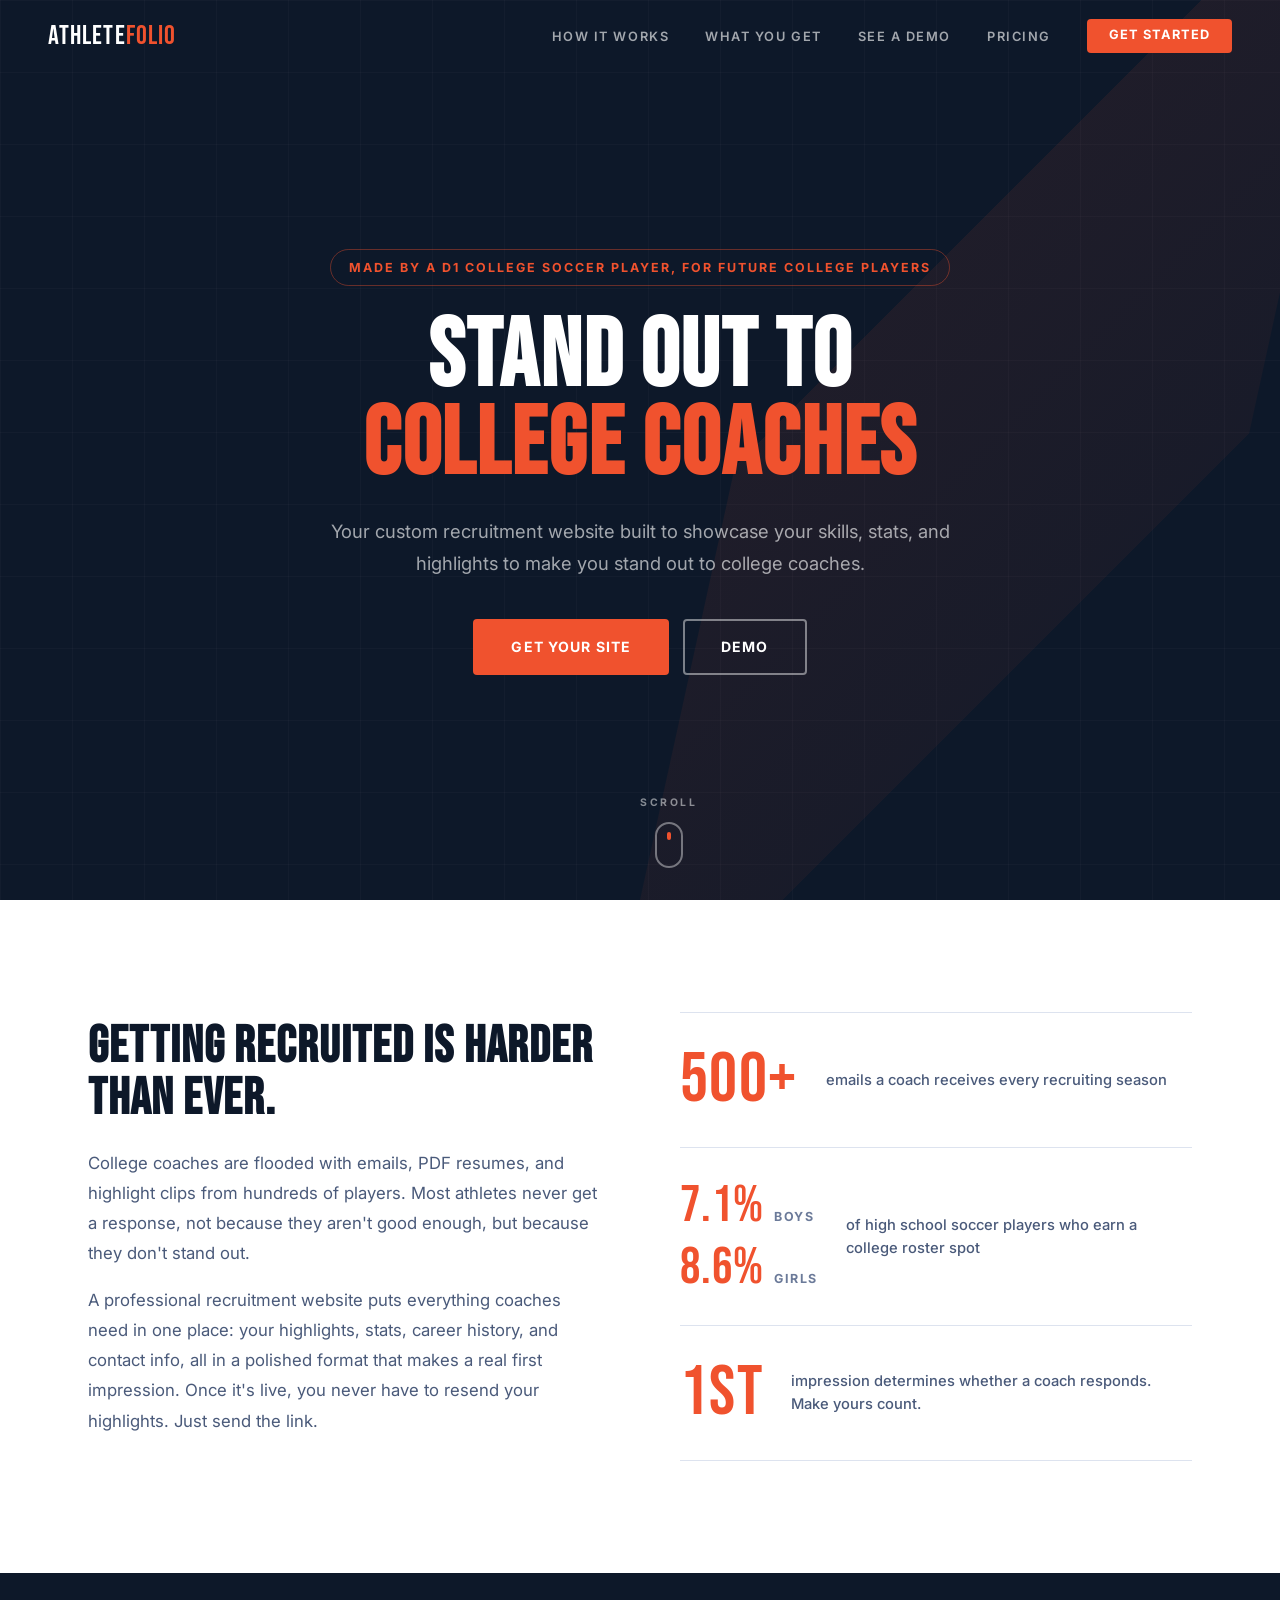
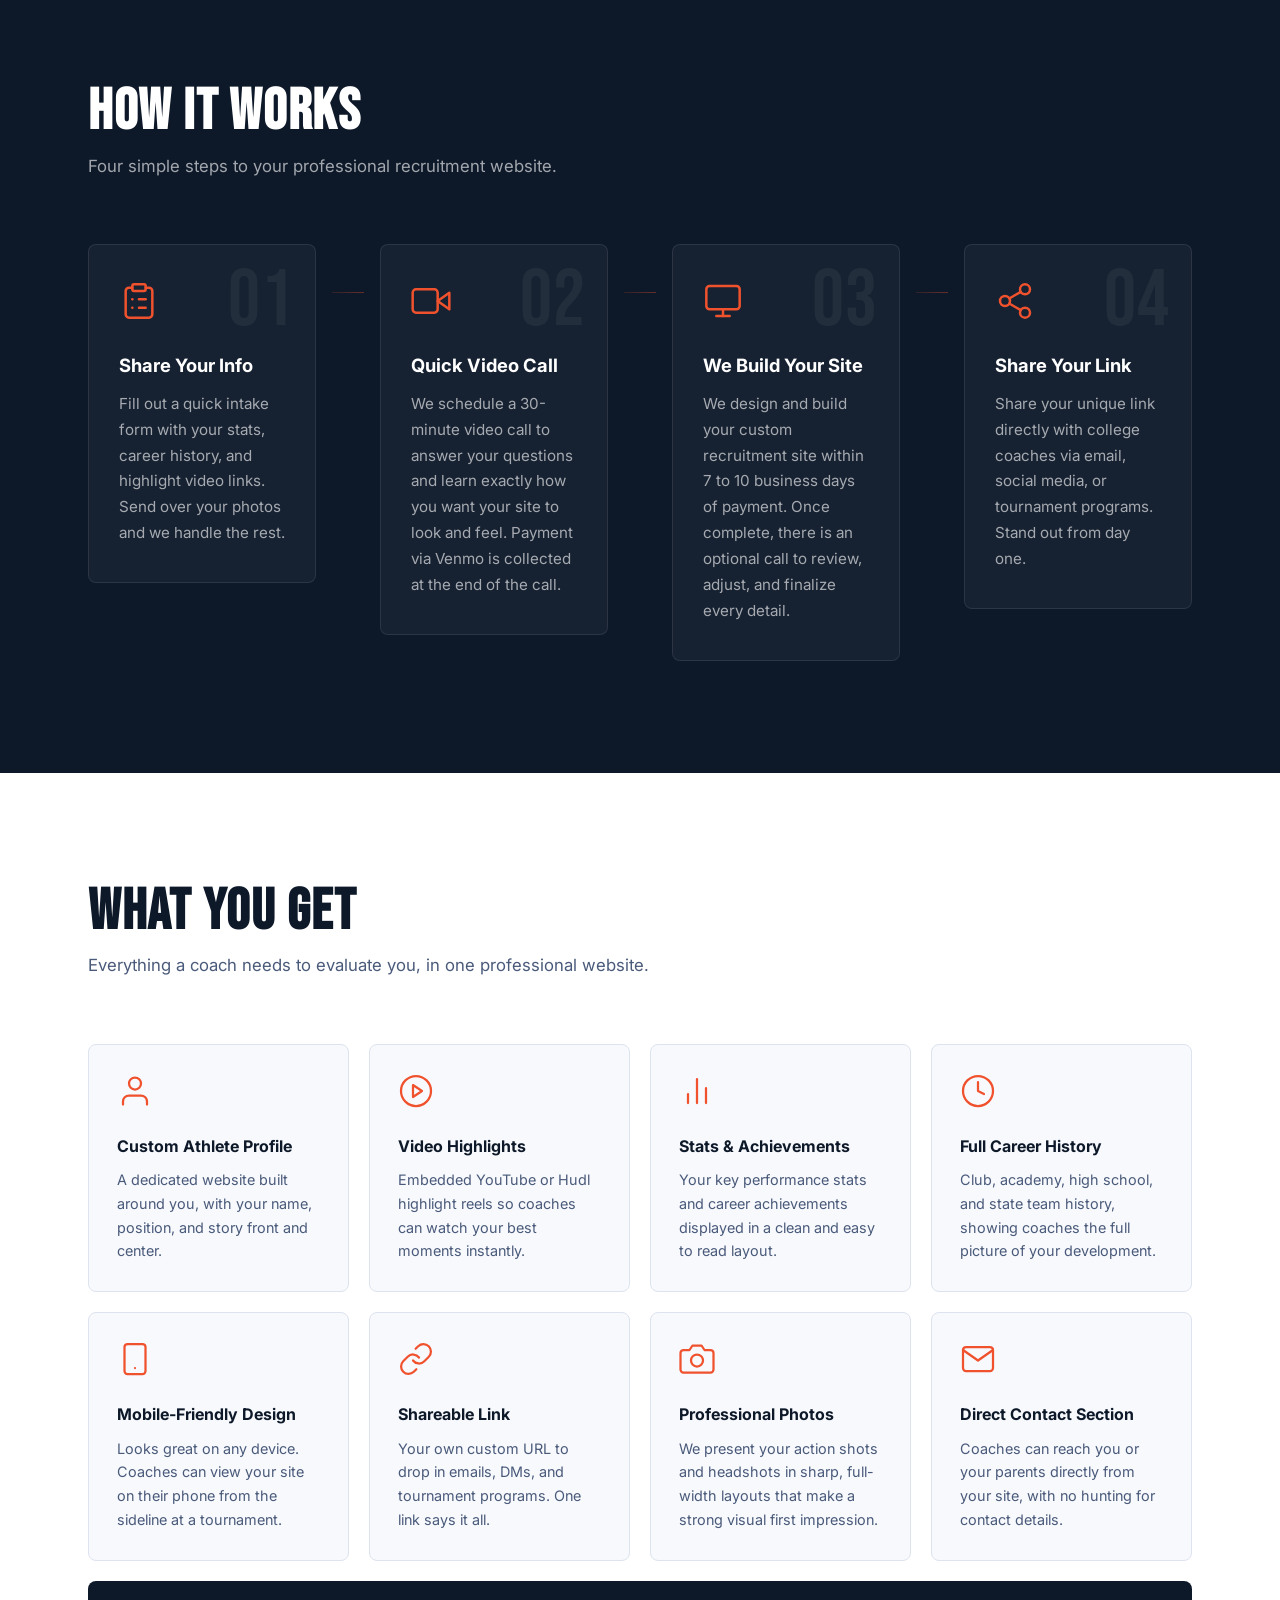
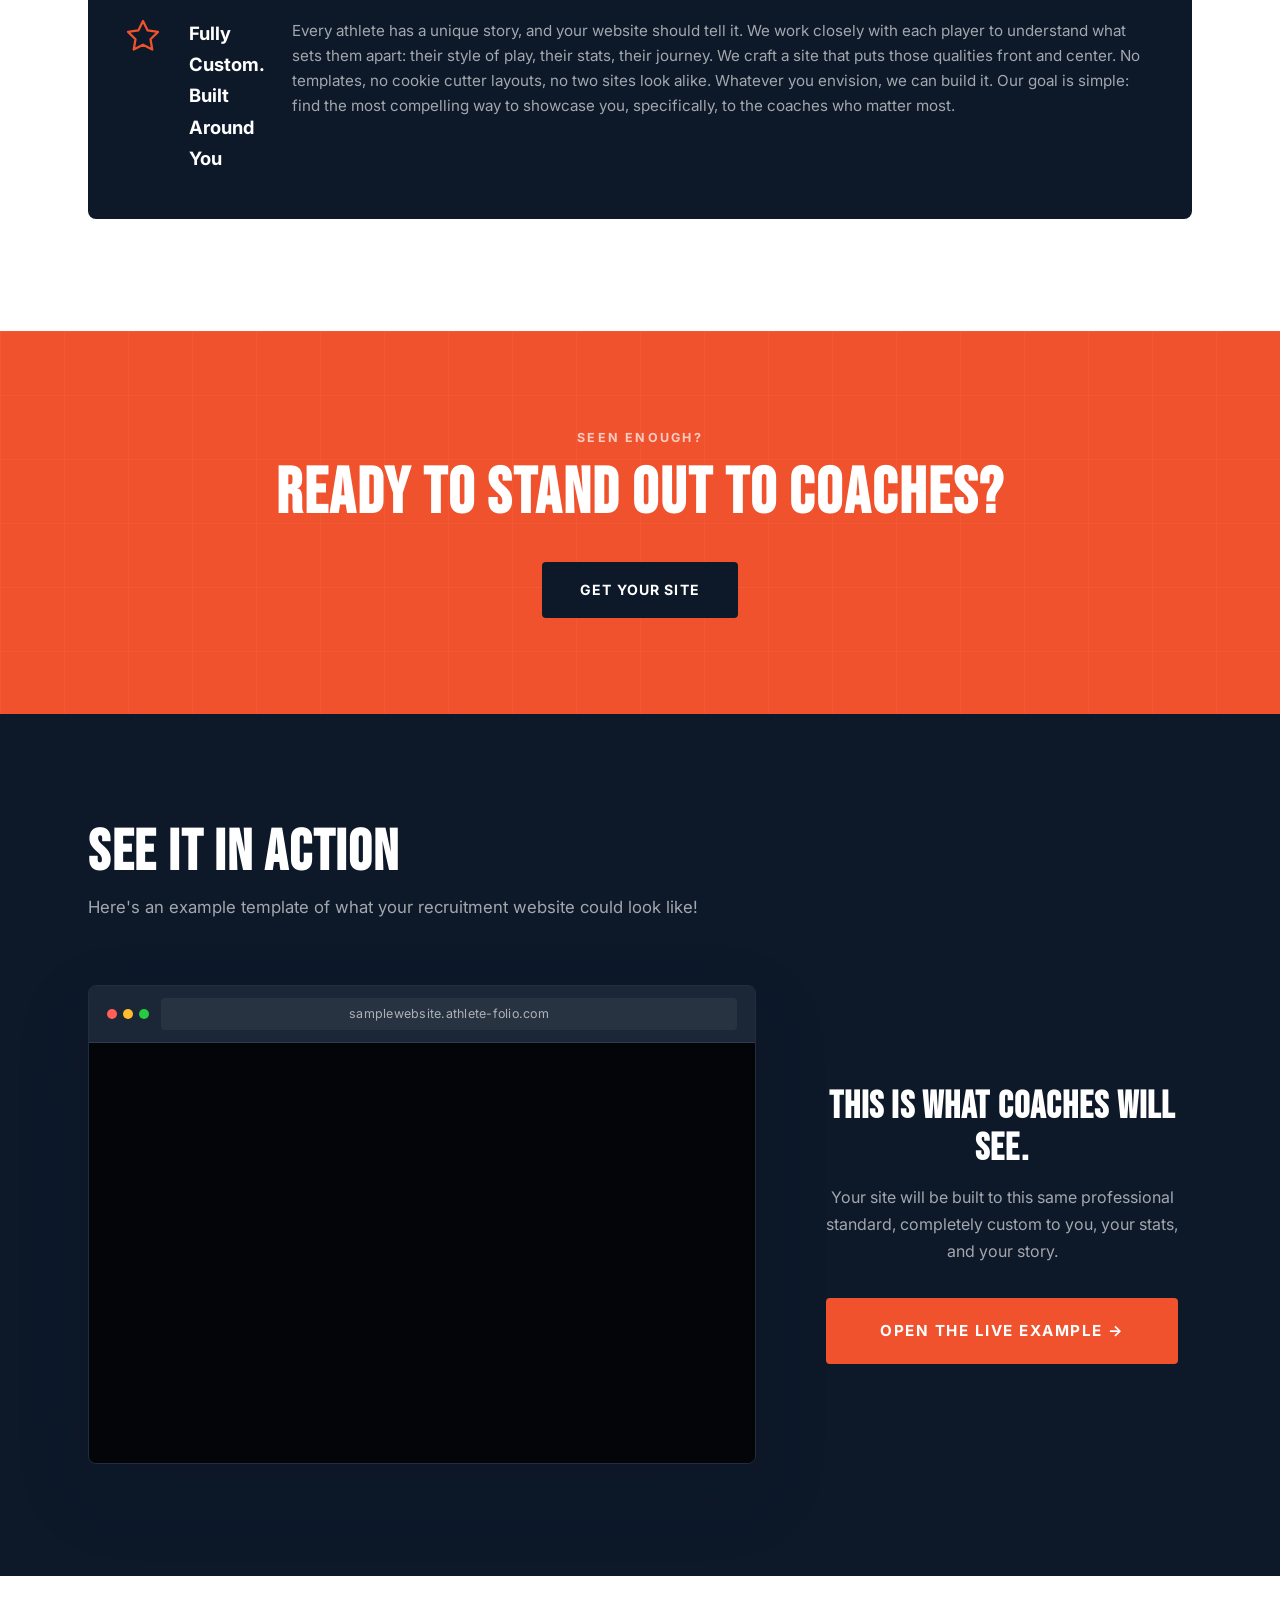
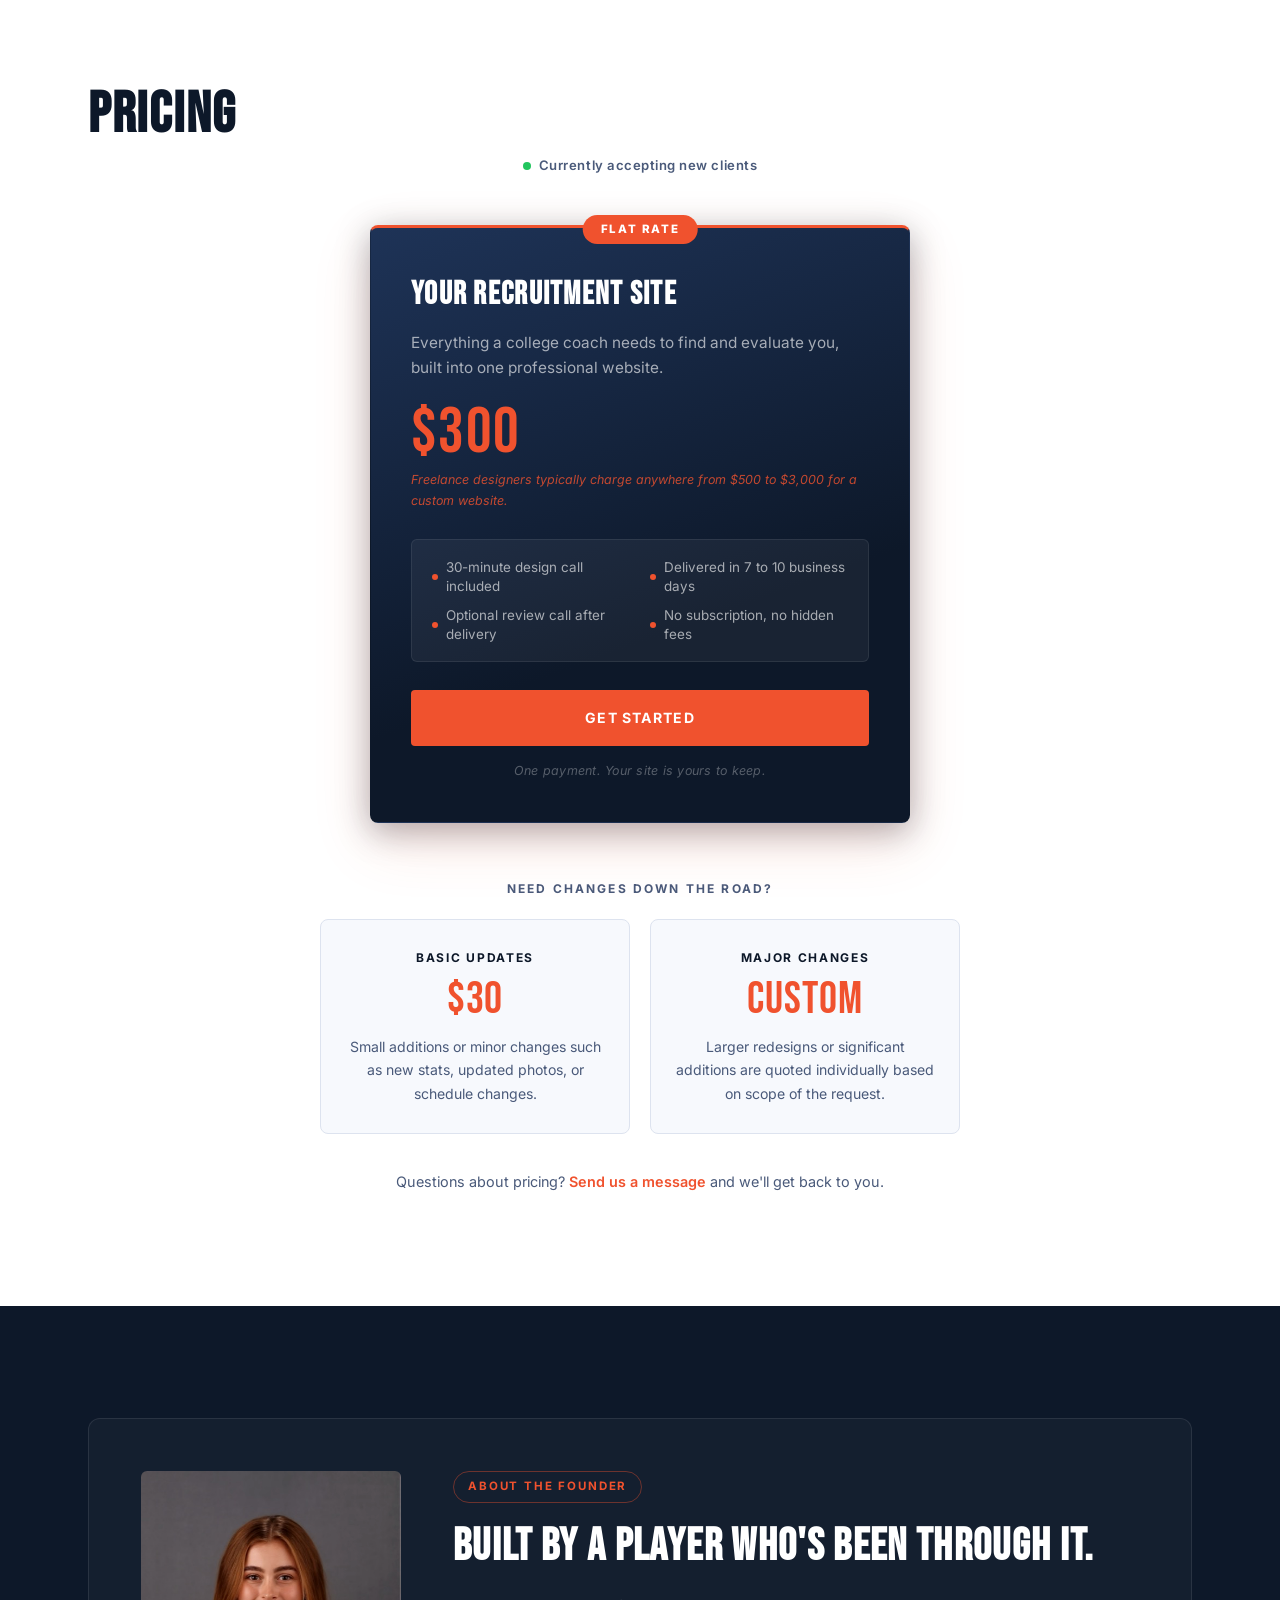
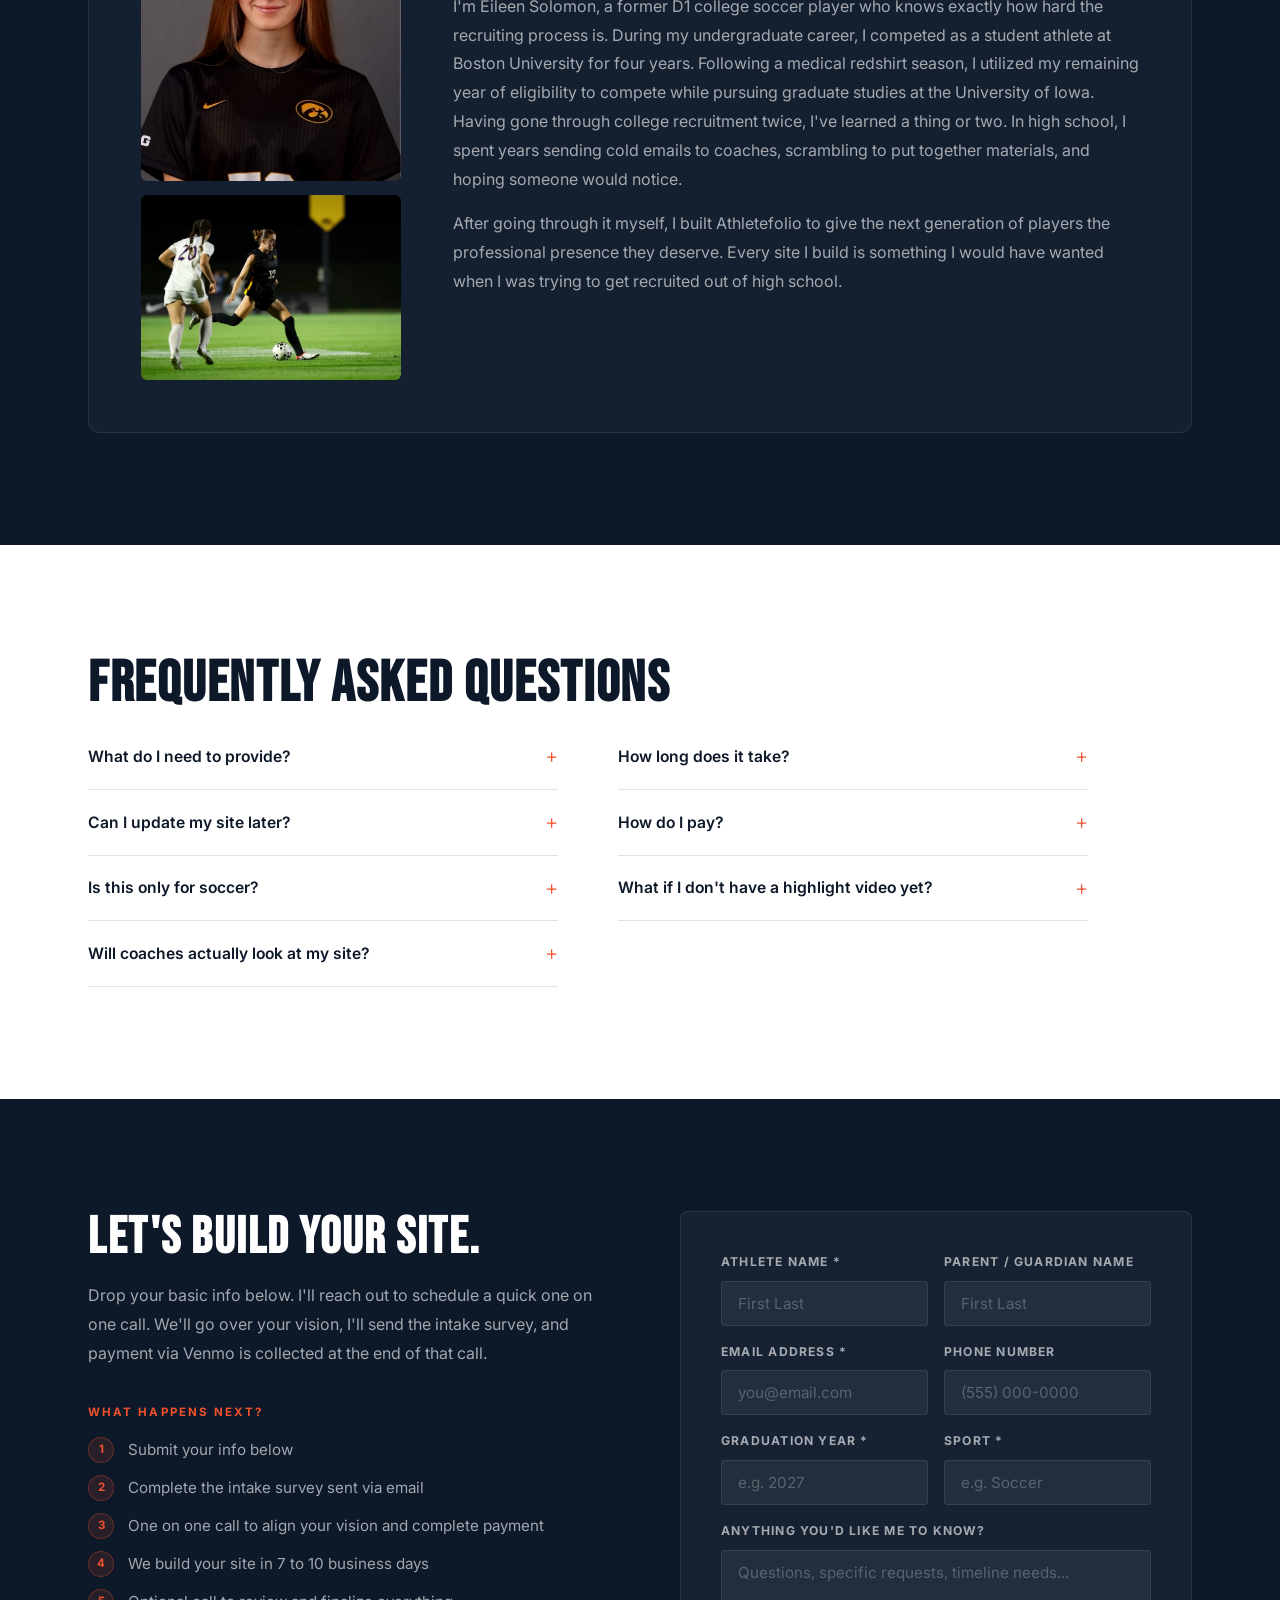
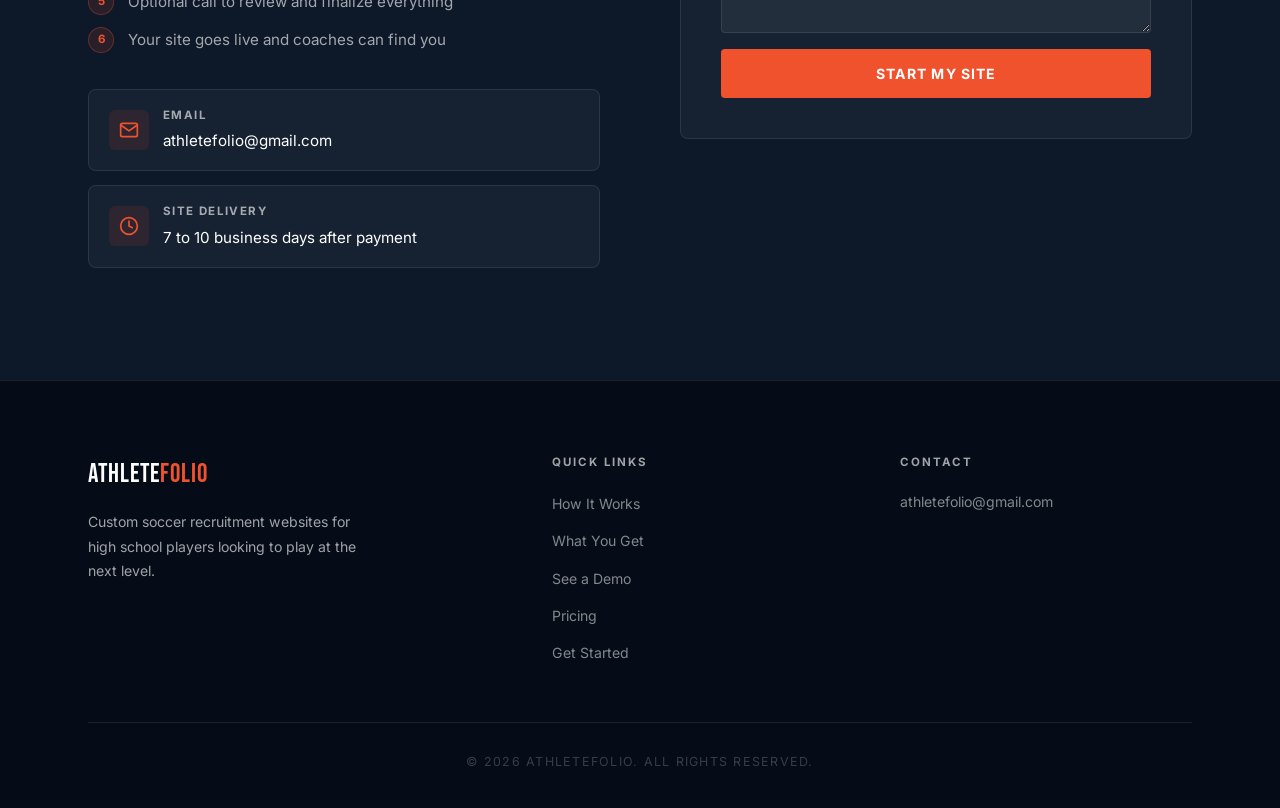
==== index.html @ 79f67d1c "Redesign flat rate card: gradient bg, orange accent, highlights grid, tagline Co-Authored-By: Claude" ====
<!DOCTYPE html>
<html lang="en">
<head>
    <meta charset="UTF-8">
    <meta name="viewport" content="width=device-width, initial-scale=1.0">
    <title>Athletefolio</title>
    <meta name="description" content="Custom soccer recruitment websites for high school soccer players built by a college player, delivered in 7 to 10 business days.">

    <!-- Open Graph -->
    <meta property="og:title" content="Athletefolio | Soccer Recruitment Websites">
    <meta property="og:description" content="Get noticed by college coaches with a custom recruitment website built by a college soccer player, delivered in 7 to 10 business days.">
    <meta property="og:type" content="website">
    <meta property="og:image" content="/11.png">

    <!-- Favicon & touch icon -->
    <link rel="icon" type="image/png" href="/11.png">
    <link rel="apple-touch-icon" href="/11.png">

    <link rel="stylesheet" href="styles.css">
    <link rel="preconnect" href="https://fonts.googleapis.com">
    <link rel="preconnect" href="https://fonts.gstatic.com" crossorigin>
    <link href="https://fonts.googleapis.com/css2?family=Bebas+Neue&family=Inter:wght@400;500;600;700;800&display=swap" rel="stylesheet">
</head>
<body>

    <!-- Navigation -->
    <nav class="navbar" id="navbar">
        <div class="nav-container">
            <a href="#" class="nav-logo">Athlete<span>folio</span></a>
            <ul class="nav-menu" id="nav-menu">
                <li><a href="#how-it-works">How It Works</a></li>
                <li><a href="#what-you-get">What You Get</a></li>
                <li><a href="#demo">See a Demo</a></li>
                <li><a href="#pricing">Pricing</a></li>
                <li><a href="#contact" class="nav-cta">Get Started</a></li>
            </ul>
            <button class="nav-toggle" id="nav-toggle" aria-label="Toggle navigation">
                <span></span>
                <span></span>
                <span></span>
            </button>
        </div>
    </nav>

    <!-- Hero Section -->
    <header class="hero">
        <div class="hero-bg"></div>
        <div class="hero-content container">
            <div class="hero-badge">Made by a D1 college soccer player, for future college players</div>
            <h1>Stand Out to<br><span>College Coaches</span></h1>
            <p class="hero-subtitle">Your custom recruitment website built to showcase your skills, stats, and highlights to make you stand out to college coaches.</p>
            <div class="hero-actions">
                <a href="#contact" class="btn btn-primary">Get Your Site</a>
                <a href="#demo" class="btn btn-outline">Demo</a>
            </div>

        </div>
        <div class="hero-scroll" id="hero-scroll">
            <span class="hero-scroll-label">Scroll</span>
            <div class="scroll-arrow"></div>
        </div>
    </header>

    <!-- Problem Section -->
    <section class="problem">
        <div class="container">
            <div class="problem-text">
                <h2>Getting recruited is harder than ever.</h2>
                <p>College coaches are flooded with emails, PDF resumes, and highlight clips from hundreds of players. Most athletes never get a response, not because they aren't good enough, but because they don't stand out.</p>
                <p>A professional recruitment website puts everything coaches need in one place: your highlights, stats, career history, and contact info, all in a polished format that makes a real first impression. Once it's live, you never have to resend your highlights. Just send the link.</p>
            </div>
            <div class="problem-stats">
                <div class="problem-stat">
                    <div class="stat-big">500+</div>
                    <div class="stat-label">emails a coach receives every recruiting season</div>
                </div>
                <div class="problem-stat">
                    <div class="stat-dual">
                        <div class="stat-dual-item">
                            <div class="stat-big">7.1%</div>
                            <div class="stat-gender">Boys</div>
                        </div>
                        <div class="stat-dual-divider"></div>
                        <div class="stat-dual-item">
                            <div class="stat-big">8.6%</div>
                            <div class="stat-gender">Girls</div>
                        </div>
                    </div>
                    <div class="stat-label">of high school soccer players who earn a college roster spot</div>
                </div>
                <div class="problem-stat">
                    <div class="stat-big">1st</div>
                    <div class="stat-label">impression determines whether a coach responds. Make yours count.</div>
                </div>
            </div>
        </div>
    </section>

    <!-- How It Works -->
    <section id="how-it-works" class="how-it-works section">
        <div class="container">
            <h2 class="section-title">How It Works</h2>
            <p class="section-subtitle">Four simple steps to your professional recruitment website.</p>
            <div class="steps-grid">
                <div class="step-card">
                    <div class="step-number">01</div>
                    <div class="step-icon">
                        <svg xmlns="http://www.w3.org/2000/svg" width="40" height="40" viewBox="0 0 24 24" fill="none" stroke="currentColor" stroke-width="1.5" stroke-linecap="round" stroke-linejoin="round"><rect x="8" y="2" width="8" height="4" rx="1" ry="1"/><path d="M16 4h2a2 2 0 0 1 2 2v14a2 2 0 0 1-2 2H6a2 2 0 0 1-2-2V6a2 2 0 0 1 2-2h2"/><path d="M12 11h4"/><path d="M12 16h4"/><path d="M8 11h.01"/><path d="M8 16h.01"/></svg>
                    </div>
                    <h3>Share Your Info</h3>
                    <p>Fill out a quick intake form with your stats, career history, and highlight video links. Send over your photos and we handle the rest.</p>
                </div>
                <div class="step-connector"></div>
                <div class="step-card">
                    <div class="step-number">02</div>
                    <div class="step-icon">
                        <svg xmlns="http://www.w3.org/2000/svg" width="40" height="40" viewBox="0 0 24 24" fill="none" stroke="currentColor" stroke-width="1.5" stroke-linecap="round" stroke-linejoin="round"><polygon points="23 7 16 12 23 17 23 7"/><rect x="1" y="5" width="15" height="14" rx="2" ry="2"/></svg>
                    </div>
                    <h3>Quick Video Call</h3>
                    <p>We schedule a 30-minute video call to answer your questions and learn exactly how you want your site to look and feel. Payment via Venmo is collected at the end of the call.</p>
                </div>
                <div class="step-connector"></div>
                <div class="step-card">
                    <div class="step-number">03</div>
                    <div class="step-icon">
                        <svg xmlns="http://www.w3.org/2000/svg" width="40" height="40" viewBox="0 0 24 24" fill="none" stroke="currentColor" stroke-width="1.5" stroke-linecap="round" stroke-linejoin="round"><rect x="2" y="3" width="20" height="14" rx="2" ry="2"/><line x1="8" y1="21" x2="16" y2="21"/><line x1="12" y1="17" x2="12" y2="21"/></svg>
                    </div>
                    <h3>We Build Your Site</h3>
                    <p>We design and build your custom recruitment site within 7 to 10 business days of payment. Once complete, there is an optional call to review, adjust, and finalize every detail.</p>
                </div>
                <div class="step-connector"></div>
                <div class="step-card">
                    <div class="step-number">04</div>
                    <div class="step-icon">
                        <svg xmlns="http://www.w3.org/2000/svg" width="40" height="40" viewBox="0 0 24 24" fill="none" stroke="currentColor" stroke-width="1.5" stroke-linecap="round" stroke-linejoin="round"><circle cx="18" cy="5" r="3"/><circle cx="6" cy="12" r="3"/><circle cx="18" cy="19" r="3"/><line x1="8.59" y1="13.51" x2="15.42" y2="17.49"/><line x1="15.41" y1="6.51" x2="8.59" y2="10.49"/></svg>
                    </div>
                    <h3>Share Your Link</h3>
                    <p>Share your unique link directly with college coaches via email, social media, or tournament programs. Stand out from day one.</p>
                </div>
            </div>
        </div>
    </section>

    <!-- What You Get -->
    <section id="what-you-get" class="what-you-get section">
        <div class="container">
            <h2 class="section-title">What You Get</h2>
            <p class="section-subtitle">Everything a coach needs to evaluate you, in one professional website.</p>
            <div class="features-grid">
                <div class="feature-card">
                    <div class="feature-icon">
                        <svg xmlns="http://www.w3.org/2000/svg" width="36" height="36" viewBox="0 0 24 24" fill="none" stroke="currentColor" stroke-width="1.5" stroke-linecap="round" stroke-linejoin="round"><path d="M20 21v-2a4 4 0 0 0-4-4H8a4 4 0 0 0-4 4v2"/><circle cx="12" cy="7" r="4"/></svg>
                    </div>
                    <h3>Custom Athlete Profile</h3>
                    <p>A dedicated website built around you, with your name, position, and story front and center.</p>
                </div>
                <div class="feature-card">
                    <div class="feature-icon">
                        <svg xmlns="http://www.w3.org/2000/svg" width="36" height="36" viewBox="0 0 24 24" fill="none" stroke="currentColor" stroke-width="1.5" stroke-linecap="round" stroke-linejoin="round"><circle cx="12" cy="12" r="10"/><polygon points="10 8 16 12 10 16 10 8"/></svg>
                    </div>
                    <h3>Video Highlights</h3>
                    <p>Embedded YouTube or Hudl highlight reels so coaches can watch your best moments instantly.</p>
                </div>
                <div class="feature-card">
                    <div class="feature-icon">
                        <svg xmlns="http://www.w3.org/2000/svg" width="36" height="36" viewBox="0 0 24 24" fill="none" stroke="currentColor" stroke-width="1.5" stroke-linecap="round" stroke-linejoin="round"><line x1="18" y1="20" x2="18" y2="10"/><line x1="12" y1="20" x2="12" y2="4"/><line x1="6" y1="20" x2="6" y2="14"/></svg>
                    </div>
                    <h3>Stats &amp; Achievements</h3>
                    <p>Your key performance stats and career achievements displayed in a clean and easy to read layout.</p>
                </div>
                <div class="feature-card">
                    <div class="feature-icon">
                        <svg xmlns="http://www.w3.org/2000/svg" width="36" height="36" viewBox="0 0 24 24" fill="none" stroke="currentColor" stroke-width="1.5" stroke-linecap="round" stroke-linejoin="round"><circle cx="12" cy="12" r="10"/><polyline points="12 6 12 12 16 14"/></svg>
                    </div>
                    <h3>Full Career History</h3>
                    <p>Club, academy, high school, and state team history, showing coaches the full picture of your development.</p>
                </div>
                <div class="feature-card">
                    <div class="feature-icon">
                        <svg xmlns="http://www.w3.org/2000/svg" width="36" height="36" viewBox="0 0 24 24" fill="none" stroke="currentColor" stroke-width="1.5" stroke-linecap="round" stroke-linejoin="round"><rect x="5" y="2" width="14" height="20" rx="2" ry="2"/><line x1="12" y1="18" x2="12.01" y2="18"/></svg>
                    </div>
                    <h3>Mobile-Friendly Design</h3>
                    <p>Looks great on any device. Coaches can view your site on their phone from the sideline at a tournament.</p>
                </div>
                <div class="feature-card">
                    <div class="feature-icon">
                        <svg xmlns="http://www.w3.org/2000/svg" width="36" height="36" viewBox="0 0 24 24" fill="none" stroke="currentColor" stroke-width="1.5" stroke-linecap="round" stroke-linejoin="round"><path d="M10 13a5 5 0 0 0 7.54.54l3-3a5 5 0 0 0-7.07-7.07l-1.72 1.71"/><path d="M14 11a5 5 0 0 0-7.54-.54l-3 3a5 5 0 0 0 7.07 7.07l1.71-1.71"/></svg>
                    </div>
                    <h3>Shareable Link</h3>
                    <p>Your own custom URL to drop in emails, DMs, and tournament programs. One link says it all.</p>
                </div>
                <div class="feature-card">
                    <div class="feature-icon">
                        <svg xmlns="http://www.w3.org/2000/svg" width="36" height="36" viewBox="0 0 24 24" fill="none" stroke="currentColor" stroke-width="1.5" stroke-linecap="round" stroke-linejoin="round"><path d="M23 19a2 2 0 0 1-2 2H3a2 2 0 0 1-2-2V8a2 2 0 0 1 2-2h4l2-3h6l2 3h4a2 2 0 0 1 2 2z"/><circle cx="12" cy="13" r="4"/></svg>
                    </div>
                    <h3>Professional Photos</h3>
                    <p>We present your action shots and headshots in sharp, full-width layouts that make a strong visual first impression.</p>
                </div>
                <div class="feature-card">
                    <div class="feature-icon">
                        <svg xmlns="http://www.w3.org/2000/svg" width="36" height="36" viewBox="0 0 24 24" fill="none" stroke="currentColor" stroke-width="1.5" stroke-linecap="round" stroke-linejoin="round"><path d="M4 4h16c1.1 0 2 .9 2 2v12c0 1.1-.9 2-2 2H4c-1.1 0-2-.9-2-2V6c0-1.1.9-2 2-2z"/><polyline points="22,6 12,13 2,6"/></svg>
                    </div>
                    <h3>Direct Contact Section</h3>
                    <p>Coaches can reach you or your parents directly from your site, with no hunting for contact details.</p>
                </div>
                <div class="feature-card feature-card-wide">
                    <div class="feature-icon">
                        <svg xmlns="http://www.w3.org/2000/svg" width="36" height="36" viewBox="0 0 24 24" fill="none" stroke="currentColor" stroke-width="1.5" stroke-linecap="round" stroke-linejoin="round"><polygon points="12 2 15.09 8.26 22 9.27 17 14.14 18.18 21.02 12 17.77 5.82 21.02 7 14.14 2 9.27 8.91 8.26 12 2"/></svg>
                    </div>
                    <h3>Fully Custom. Built Around You</h3>
                    <p>Every athlete has a unique story, and your website should tell it. We work closely with each player to understand what sets them apart: their style of play, their stats, their journey. We craft a site that puts those qualities front and center. No templates, no cookie cutter layouts, no two sites look alike. Whatever you envision, we can build it. Our goal is simple: find the most compelling way to showcase you, specifically, to the coaches who matter most.</p>
                </div>
            </div>
        </div>
    </section>

    <!-- Mid-page CTA -->
    <section class="mid-cta">
        <div class="container">
            <div class="mid-cta-inner">
                <p class="mid-cta-eyebrow">Seen enough?</p>
                <h2>Ready to stand out to coaches?</h2>
                <a href="#contact" class="btn btn-primary">Get Your Site</a>
            </div>
        </div>
    </section>

    <!-- Demo Section -->
    <section id="demo" class="demo section">
        <div class="container">
            <h2 class="section-title">See It In Action</h2>
            <p class="section-subtitle">Here's an example template of what your recruitment website could look like!</p>
            <div class="demo-content">
                <div class="demo-browser">
                    <div class="browser-bar">
                        <div class="browser-dots">
                            <span></span><span></span><span></span>
                        </div>
                        <a href="https://samplewebsite.athlete-folio.com" target="_blank" rel="noopener" class="browser-url">samplewebsite.athlete-folio.com</a>
                    </div>
                    <div class="demo-preview">
                        <iframe
                            src="https://samplewebsite.athlete-folio.com"
                            title="Example athlete recruitment website"
                            loading="lazy"
                            scrolling="no"
                        ></iframe>
                    </div>
                </div>
                <div class="demo-cta">
                    <h3>This is what coaches will see.</h3>
                    <p>Your site will be built to this same professional standard, completely custom to you, your stats, and your story.</p>
                    <div class="demo-cta-actions">
                        <a href="https://samplewebsite.athlete-folio.com" target="_blank" rel="noopener" class="btn btn-primary btn-demo">
                            Open the Live Example &rarr;
                        </a>

                    </div>
                </div>
            </div>
        </div>
    </section>

    <!-- Pricing -->
    <section id="pricing" class="pricing section">
        <div class="container">
            <h2 class="section-title">Pricing</h2>
            <div class="pricing-availability">
                <span class="availability-dot"></span>
                Currently accepting new clients
            </div>
            <div class="pricing-main">
                <div class="pricing-card pricing-featured">
                    <div class="pricing-badge">Flat Rate</div>
                    <div class="pricing-header">
                        <h3>Your Recruitment Site</h3>
                        <p class="pricing-tagline">Everything a college coach needs to find and evaluate you, built into one professional website.</p>
                        <div class="price">$300</div>
                        <div class="price-compare">Freelance designers typically charge anywhere from $500 to $3,000 for a custom website.</div>
                    </div>
                    <div class="pricing-highlights">
                        <div class="pricing-highlight"><span class="ph-dot"></span><span>30-minute design call included</span></div>
                        <div class="pricing-highlight"><span class="ph-dot"></span><span>Delivered in 7 to 10 business days</span></div>
                        <div class="pricing-highlight"><span class="ph-dot"></span><span>Optional review call after delivery</span></div>
                        <div class="pricing-highlight"><span class="ph-dot"></span><span>No subscription, no hidden fees</span></div>
                    </div>
                    <a href="#contact" class="btn btn-primary">Get Started</a>
                    <p class="pricing-reassurance">One payment. Your site is yours to keep.</p>
                </div>
            </div>

            <p class="pricing-updates-label">Need changes down the road?</p>
            <div class="pricing-updates-grid">
                <div class="pricing-update-card">
                    <h4>Basic Updates</h4>
                    <div class="update-price">$30</div>
                    <p>Small additions or minor changes such as new stats, updated photos, or schedule changes.</p>
                </div>
                <div class="pricing-update-card">
                    <h4>Major Changes</h4>
                    <div class="update-price">Custom</div>
                    <p>Larger redesigns or significant additions are quoted individually based on scope of the request.</p>
                </div>
            </div>

            <p class="pricing-note">Questions about pricing? <a href="#contact">Send us a message</a> and we'll get back to you.</p>
        </div>
    </section>

    <!-- About Section -->
    <section id="about" class="about section">
        <div class="container">
            <div class="about-spread">
                <div class="about-photo-col">
                    <img src="me.jpg" alt="Eileen Solomon, founder of Athletefolio" class="about-photo-portrait">
                    <img src="mee.jpg" alt="Eileen Solomon playing college soccer at Boston University" class="about-photo-landscape">
                </div>
                <div class="about-content">
                    <div class="about-badge">About the Founder</div>
                    <h2>Built by a player who's been through it.</h2>
                    <p>I'm Eileen Solomon, a former D1 college soccer player who knows exactly how hard the recruiting process is. During my undergraduate career, I competed as a student athlete at Boston University for four years. Following a medical redshirt season, I utilized my remaining year of eligibility to compete while pursuing graduate studies at the University of Iowa. Having gone through college recruitment twice, I've learned a thing or two. In high school, I spent years sending cold emails to coaches, scrambling to put together materials, and hoping someone would notice.</p>
                    <p>After going through it myself, I built Athletefolio to give the next generation of players the professional presence they deserve. Every site I build is something I would have wanted when I was trying to get recruited out of high school.</p>

                </div>
            </div>
        </div>
    </section>

    <!-- FAQ Section -->
    <section class="faq section">
        <div class="container">
            <h2 class="section-title">Frequently Asked Questions</h2>
            <div class="faq-grid">
                <div class="faq-item">
                    <button class="faq-question" aria-expanded="false">
                        What do I need to provide?
                        <span class="faq-icon">+</span>
                    </button>
                    <div class="faq-answer">
                        <p>You'll need to fill out our intake form with your stats, career history, and contact details. You'll also send over your photos and any YouTube/Hudl highlight links. That's it. We do all the building.</p>
                    </div>
                </div>
                <div class="faq-item">
                    <button class="faq-question" aria-expanded="false">
                        How long does it take?
                        <span class="faq-icon">+</span>
                    </button>
                    <div class="faq-answer">
                        <p>Most sites are delivered within 7 to 10 business days of payment. After the build, there is an optional call to review and finalize everything together.</p>
                    </div>
                </div>
                <div class="faq-item">
                    <button class="faq-question" aria-expanded="false">
                        Can I update my site later?
                        <span class="faq-icon">+</span>
                    </button>
                    <div class="faq-answer">
                        <p>Yes! Any time you want to make changes, such as new highlights, updated stats, or design tweaks, just reach out and we'll take care of it for a flat fee per session. No subscription, no commitment. You only pay when you actually need something updated.</p>
                    </div>
                </div>
                <div class="faq-item">
                    <button class="faq-question" aria-expanded="false">
                        How do I pay?
                        <span class="faq-icon">+</span>
                    </button>
                    <div class="faq-answer">
                        <p>After you submit the form, we'll schedule a quick one on one meeting to go over your vision and details. Payment via Venmo is collected at the end of that call, before we begin building.</p>
                    </div>
                </div>
                <div class="faq-item">
                    <button class="faq-question" aria-expanded="false">
                        Is this only for soccer?
                        <span class="faq-icon">+</span>
                    </button>
                    <div class="faq-answer">
                        <p>Right now we specialize in soccer recruitment websites, but we're open to working with athletes from other sports. Send us a message and we'll let you know if we can help.</p>
                    </div>
                </div>
                <div class="faq-item">
                    <button class="faq-question" aria-expanded="false">
                        What if I don't have a highlight video yet?
                        <span class="faq-icon">+</span>
                    </button>
                    <div class="faq-answer">
                        <p>No problem! We can build your site with everything else and add videos later. Having a great profile page is still far better than having nothing.</p>
                    </div>
                </div>
                <div class="faq-item">
                    <button class="faq-question" aria-expanded="false">
                        Will coaches actually look at my site?
                        <span class="faq-icon">+</span>
                    </button>
                    <div class="faq-answer">
                        <p>Absolutely. When you include a link to your recruitment website in your outreach emails, it shows coaches you're serious and makes it easy for them to learn more about you as a player. A professional site sets you apart from players who just send a PDF.</p>
                    </div>
                </div>
            </div>
        </div>
    </section>

    <!-- Contact / Get Started -->
    <section id="contact" class="contact section">
        <div class="container">
            <div class="contact-grid">
                <div class="contact-info">
                    <h2>Let's build your site.</h2>
                    <p>Drop your basic info below. I'll reach out to schedule a quick one on one call. We'll go over your vision, I'll send the intake survey, and payment via Venmo is collected at the end of that call.</p>
                    <div class="next-steps">
                        <p class="next-steps-label">What happens next?</p>
                        <ol class="next-steps-list">
                            <li>Submit your info below</li>
                            <li>Complete the intake survey sent via email</li>
                            <li>One on one call to align your vision and complete payment</li>
                            <li>We build your site in 7 to 10 business days</li>
                            <li>Optional call to review and finalize everything</li>
                            <li>Your site goes live and coaches can find you</li>
                        </ol>
                    </div>
                    <div class="contact-details">
                        <div class="contact-item">
                            <span class="contact-icon">
                                <svg xmlns="http://www.w3.org/2000/svg" width="20" height="20" viewBox="0 0 24 24" fill="none" stroke="currentColor" stroke-width="2" stroke-linecap="round" stroke-linejoin="round"><path d="M4 4h16c1.1 0 2 .9 2 2v12c0 1.1-.9 2-2 2H4c-1.1 0-2-.9-2-2V6c0-1.1.9-2 2-2z"/><polyline points="22,6 12,13 2,6"/></svg>
                            </span>
                            <div>
                                <strong>Email</strong>
                                <p><a href="mailto:athletefolio@gmail.com">athletefolio@gmail.com</a></p>
                            </div>
                        </div>
                        <div class="contact-item">
                            <span class="contact-icon">
                                <svg xmlns="http://www.w3.org/2000/svg" width="20" height="20" viewBox="0 0 24 24" fill="none" stroke="currentColor" stroke-width="2" stroke-linecap="round" stroke-linejoin="round"><circle cx="12" cy="12" r="10"/><polyline points="12 6 12 12 16 14"/></svg>
                            </span>
                            <div>
                                <strong>Site Delivery</strong>
                                <p>7 to 10 business days after payment</p>
                            </div>
                        </div>
                    </div>
                </div>
                <div class="contact-form-wrap">
                    <form class="contact-form" name="get-started" method="POST" action="/thank-you" netlify netlify-honeypot="bot-field">
                        <input type="hidden" name="form-name" value="get-started">
                        <input type="text" name="bot-field" style="display:none">
                        <div class="form-row">
                            <div class="form-group">
                                <label for="athlete-name">Athlete Name *</label>
                                <input type="text" id="athlete-name" name="athlete-name" required placeholder="First Last">
                            </div>
                            <div class="form-group">
                                <label for="parent-name">Parent / Guardian Name</label>
                                <input type="text" id="parent-name" name="parent-name" placeholder="First Last">
                            </div>
                        </div>
                        <div class="form-row">
                            <div class="form-group">
                                <label for="email">Email Address *</label>
                                <input type="email" id="email" name="email" required placeholder="you@email.com">
                            </div>
                            <div class="form-group">
                                <label for="phone">Phone Number</label>
                                <input type="tel" id="phone" name="phone" placeholder="(555) 000-0000">
                            </div>
                        </div>
                        <div class="form-row">
                            <div class="form-group">
                                <label for="grad-year">Graduation Year *</label>
                                <input type="text" id="grad-year" name="grad-year" required placeholder="e.g. 2027">
                            </div>
                            <div class="form-group">
                                <label for="sport">Sport *</label>
                                <input type="text" id="sport" name="sport" required placeholder="e.g. Soccer">
                            </div>
                        </div>
                        <div class="form-group">
                            <label for="message">Anything you'd like me to know?</label>
                            <textarea id="message" name="message" rows="3" placeholder="Questions, specific requests, timeline needs..."></textarea>
                        </div>
                        <button type="submit" class="btn btn-primary btn-full">Start My Site</button>
                    </form>
                </div>
            </div>
        </div>
    </section>

    <!-- Footer -->
    <footer class="footer">
        <div class="container">
            <div class="footer-grid">
                <div class="footer-brand">
                    <a href="#" class="nav-logo">Athlete<span>folio</span></a>
                    <p>Custom soccer recruitment websites for high school players looking to play at the next level.</p>
                </div>
                <div class="footer-links">
                    <h4>Quick Links</h4>
                    <ul>
                        <li><a href="#how-it-works">How It Works</a></li>
                        <li><a href="#what-you-get">What You Get</a></li>
                        <li><a href="#demo">See a Demo</a></li>
                        <li><a href="#pricing">Pricing</a></li>
                        <li><a href="#contact">Get Started</a></li>
                    </ul>
                </div>
                <div class="footer-contact">
                    <h4>Contact</h4>
                    <p><a href="mailto:athletefolio@gmail.com">athletefolio@gmail.com</a></p>
                </div>
            </div>
            <div class="footer-bottom">
                <p>&copy; 2026 Athletefolio. All rights reserved.</p>
            </div>
        </div>
    </footer>

    <script src="script.js"></script>
</body>
</html>
---- styles.css ----
/* ================================================================
   ATHLETEFOLIO — Sport × Precision
   Deep navy / electric orange / white.
   Bebas Neue display · Inter body
   ================================================================ */

@import url('https://fonts.googleapis.com/css2?family=Bebas+Neue&family=Inter:wght@400;500;600;700;800&display=swap');

:root {
    --navy:           #0d1829;
    --navy-mid:       #1a2d4f;
    --navy-light:     #253a61;
    --orange:         #f0522e;
    --orange-hover:   #d94420;
    --orange-dim:     rgba(240, 82, 46, 0.1);
    --white:          #ffffff;
    --off-white:      #f7f9fd;
    --steel:          #eef1f8;
    --text:           #0d1829;
    --text-mid:       #3d4f6e;
    --text-light:     #4a5a7a;
    --text-dim:       #6b7a99;
    --on-dark:        #ffffff;
    --on-dark-sub:    rgba(255, 255, 255, 0.62);
    --border:         #dde3ef;
    --border-dark:    rgba(255, 255, 255, 0.09);
    --shadow:         0 2px 16px rgba(13, 24, 41, 0.07);
    --shadow-lg:      0 12px 40px rgba(13, 24, 41, 0.13);
    --shadow-xl:      0 28px 72px rgba(13, 24, 41, 0.20);
    --radius:         8px;
    --display:        'Bebas Neue', sans-serif;
    --body:           'Inter', sans-serif;
    --ease:           cubic-bezier(0.22, 1, 0.36, 1);
    --trans:          all 0.28s cubic-bezier(0.4, 0, 0.2, 1);
}

/* ================================================================
   RESET & BASE
   ================================================================ */
*, *::before, *::after { margin: 0; padding: 0; box-sizing: border-box; }
html { scroll-behavior: smooth; }

body {
    font-family: var(--body);
    font-size: 1rem;
    line-height: 1.7;
    color: var(--text);
    background: var(--white);
    -webkit-font-smoothing: antialiased;
    -moz-osx-font-smoothing: grayscale;
}

img { max-width: 100%; height: auto; display: block; }
a { text-decoration: none; color: inherit; transition: var(--trans); }
ul { list-style: none; }
button { cursor: pointer; border: none; background: none; font-family: inherit; }

.container {
    max-width: 1200px;
    margin: 0 auto;
    padding: 0 48px;
}

/* ================================================================
   NAVBAR
   ================================================================ */
.navbar {
    position: fixed;
    top: 0; left: 0; right: 0;
    z-index: 1000;
    background: transparent;
    border-bottom: 1px solid transparent;
    transition: background 0.4s ease, border-color 0.4s ease, backdrop-filter 0.4s ease;
}

.navbar.scrolled {
    background: rgba(13, 24, 41, 0.96);
    backdrop-filter: blur(20px);
    -webkit-backdrop-filter: blur(20px);
    border-bottom-color: var(--border-dark);
}

.nav-container {
    max-width: 1300px;
    margin: 0 auto;
    padding: 0 48px;
    display: flex;
    justify-content: space-between;
    align-items: center;
    height: 72px;
}

.nav-logo {
    font-family: var(--display);
    font-size: 1.7rem;
    letter-spacing: 0.04em;
    color: var(--on-dark);
}
.nav-logo span { color: var(--orange); }
.nav-logo:hover { opacity: 0.85; }

.nav-menu {
    display: flex;
    list-style: none;
    gap: 36px;
    align-items: center;
}

.nav-menu a {
    font-size: 0.8rem;
    font-weight: 600;
    letter-spacing: 0.12em;
    text-transform: uppercase;
    color: var(--on-dark-sub);
    position: relative;
    padding-bottom: 2px;
}
.nav-menu a::after {
    content: '';
    position: absolute;
    bottom: -2px; left: 0;
    width: 100%; height: 2px;
    background: var(--orange);
    transform: scaleX(0);
    transform-origin: left;
    transition: transform 0.3s var(--ease);
}
.nav-menu a:hover { color: var(--on-dark); }
.nav-menu a:hover::after { transform: scaleX(1); }

.nav-cta {
    background: var(--orange) !important;
    color: var(--white) !important;
    padding: 10px 22px 12px !important;
    border-radius: 4px;
    font-weight: 700 !important;
    letter-spacing: 0.08em !important;
    display: inline-flex !important;
    align-items: center;
    justify-content: center;
    line-height: 1;
}
.nav-cta:hover { background: var(--orange-hover) !important; }
.nav-cta::after { display: none !important; }

.nav-toggle {
    display: none;
    flex-direction: column;
    gap: 5px;
    padding: 8px;
    background: none;
    border: none;
}
.nav-toggle span {
    width: 24px; height: 2px;
    background: var(--on-dark);
    border-radius: 2px;
    transition: var(--trans);
    display: block;
}

/* ================================================================
   BUTTONS
   ================================================================ */
.btn {
    display: inline-block;
    padding: 14px 36px;
    font-family: var(--body);
    font-size: 0.88rem;
    font-weight: 700;
    letter-spacing: 0.08em;
    text-transform: uppercase;
    border-radius: 4px;
    transition: var(--trans);
    border: 2px solid transparent;
}

.btn-primary {
    background: var(--orange);
    color: var(--white);
}
.btn-primary:hover {
    background: var(--orange-hover);
    transform: translateY(-2px);
    box-shadow: 0 8px 28px rgba(240, 82, 46, 0.40);
}

.btn-outline {
    background: transparent;
    color: var(--white);
    border-color: rgba(255, 255, 255, 0.45);
}
.btn-outline:hover {
    border-color: var(--white);
    background: rgba(255, 255, 255, 0.08);
    transform: translateY(-2px);
}

.btn-outline-dark {
    background: transparent;
    color: var(--navy);
    border-color: var(--navy);
}
.btn-outline-dark:hover {
    background: var(--navy);
    color: var(--white);
    transform: translateY(-2px);
}

.btn-full { width: 100%; text-align: center; }

.btn-demo {
    padding: 18px 52px;
    font-size: 0.95rem;
    letter-spacing: 0.10em;
    animation: demoPulse 2.8s ease-in-out infinite;
}
.btn-demo:hover { animation: none; }

@keyframes demoPulse {
    0%, 100% { box-shadow: 0 4px 16px rgba(240, 82, 46, 0.35); }
    50%       { box-shadow: 0 8px 36px rgba(240, 82, 46, 0.65), 0 0 0 6px rgba(240, 82, 46, 0.12); }
}

.demo-cta-note {
    font-size: 0.82rem;
    color: var(--on-dark-sub);
    margin-top: 10px;
    text-align: center;
}

/* ================================================================
   HERO — dark navy, diagonal orange accent, Bebas headline
   ================================================================ */
.hero {
    position: relative;
    min-height: 100vh;
    display: flex;
    align-items: center;
    background: var(--navy);
    overflow: hidden;
    padding-top: 72px;
}

/* subtle grid texture */
.hero::before {
    content: '';
    position: absolute;
    inset: 0;
    background-image:
        linear-gradient(rgba(255,255,255,0.025) 1px, transparent 1px),
        linear-gradient(90deg, rgba(255,255,255,0.025) 1px, transparent 1px);
    background-size: 72px 72px;
    pointer-events: none;
}

/* diagonal orange slash — the sport graphic device */
.hero-bg {
    position: absolute;
    top: 0; right: -5%;
    width: 55%;
    height: 100%;
    background: linear-gradient(135deg, transparent 35%, rgba(240,82,46,0.08) 35%, rgba(240,82,46,0.05) 65%, transparent 65%);
    clip-path: polygon(28% 0%, 100% 0%, 72% 100%, 0% 100%);
    pointer-events: none;
}

.hero-content {
    position: relative;
    z-index: 2;
    padding: 80px 48px;
    max-width: 1100px;
    text-align: center;
}

.hero-badge {
    display: inline-block;
    font-size: 0.78rem;
    font-weight: 700;
    letter-spacing: 0.16em;
    text-transform: uppercase;
    color: var(--orange);
    border: 1px solid rgba(240, 82, 46, 0.4);
    padding: 7px 18px;
    border-radius: 100px;
    margin-bottom: 28px;
    opacity: 0;
    transform: translateY(16px);
    animation: fadeUp 0.7s var(--ease) 0.1s forwards;
}

.hero h1 {
    font-family: var(--display);
    font-size: clamp(4rem, 7.5vw, 8rem);
    line-height: 0.92;
    letter-spacing: 0.02em;
    color: var(--on-dark);
    margin-bottom: 24px;
    opacity: 0;
    transform: translateY(20px);
    animation: fadeUp 0.8s var(--ease) 0.25s forwards;
}
.hero h1 span { color: var(--orange); }

.hero-subtitle {
    font-size: 1.15rem;
    line-height: 1.75;
    color: var(--on-dark-sub);
    max-width: 640px;
    margin: 0 auto 40px;
    text-align: center;
    opacity: 0;
    transform: translateY(20px);
    animation: fadeUp 0.8s var(--ease) 0.4s forwards;
}

.hero-actions {
    display: flex;
    gap: 14px;
    flex-wrap: wrap;
    justify-content: center;
    margin-bottom: 48px;
    opacity: 0;
    transform: translateY(20px);
    animation: fadeUp 0.8s var(--ease) 0.55s forwards;
}

.hero-trust {
    display: flex;
    gap: 28px;
    flex-wrap: wrap;
    opacity: 0;
    animation: fadeUp 0.8s var(--ease) 0.7s forwards;
}
.hero-trust span {
    font-size: 0.82rem;
    font-weight: 600;
    letter-spacing: 0.04em;
    color: var(--on-dark-sub);
}

.hero-scroll {
    position: absolute;
    bottom: 32px;
    left: 50%;
    transform: translateX(-50%);
    z-index: 2;
    opacity: 0;
    animation: fadeUp 0.8s var(--ease) 0.9s forwards;
    display: flex;
    flex-direction: column;
    align-items: center;
    gap: 10px;
    cursor: pointer;
    transition: opacity 0.4s ease;
}
.hero-scroll-label {
    font-size: 0.65rem;
    font-weight: 700;
    letter-spacing: 0.25em;
    text-transform: uppercase;
    color: rgba(255, 255, 255, 0.5);
}
.scroll-arrow {
    width: 28px;
    height: 46px;
    border: 2px solid rgba(255, 255, 255, 0.4);
    border-radius: 14px;
    position: relative;
}
.scroll-arrow::after {
    content: '';
    position: absolute;
    top: 8px;
    left: 50%;
    transform: translateX(-50%);
    width: 4px; height: 8px;
    background: var(--orange);
    border-radius: 2px;
    animation: scrollDot 1.8s ease-in-out infinite;
}
@keyframes scrollDot {
    0%   { opacity: 1; top: 6px; }
    60%  { opacity: 0; top: 18px; }
    100% { opacity: 0; top: 6px; }
}

@keyframes fadeUp {
    to { opacity: 1; transform: translateY(0); }
}

/* ================================================================
   PROBLEM — white section, oversized stat numbers
   ================================================================ */
.problem {
    background: var(--white);
    padding: 112px 0;
}

.problem .container {
    display: grid;
    grid-template-columns: 1fr 1fr;
    gap: 80px;
    align-items: center;
}

.problem-text h2 {
    font-family: var(--display);
    font-size: clamp(2.4rem, 4vw, 3.8rem);
    line-height: 1;
    letter-spacing: 0.02em;
    color: var(--navy);
    margin-bottom: 24px;
}

.problem-text p {
    color: var(--text-light);
    font-size: 1.05rem;
    line-height: 1.8;
    margin-bottom: 16px;
}

.problem-stats {
    display: flex;
    flex-direction: column;
    gap: 0;
}

.problem-stat {
    display: flex;
    align-items: center;
    gap: 28px;
    padding: 32px 0;
    border-bottom: 1px solid var(--border);
}
.problem-stat:first-child { border-top: 1px solid var(--border); }

.stat-big {
    font-family: var(--display);
    font-size: clamp(3.5rem, 5.5vw, 5.5rem);
    line-height: 1;
    letter-spacing: 0.02em;
    color: var(--orange);
    flex-shrink: 0;
}

.stat-label {
    font-size: 0.92rem;
    font-weight: 500;
    color: var(--text-light);
    line-height: 1.55;
    flex: 1;
}

.stat-dual {
    display: flex;
    flex-direction: column;
    gap: 10px;
    flex-shrink: 0;
}

.stat-dual-item {
    display: flex;
    align-items: baseline;
    gap: 10px;
}

.stat-dual-item .stat-big { font-size: clamp(2.8rem, 4vw, 4.2rem); }

.stat-gender {
    font-size: 0.78rem;
    font-weight: 700;
    letter-spacing: 0.12em;
    text-transform: uppercase;
    color: var(--text-dim);
    padding-top: 2px;
}

.stat-dual-divider { display: none; }

/* ================================================================
   HOW IT WORKS — dark navy
   ================================================================ */
.how-it-works {
    background: var(--navy);
    padding: 112px 0;
}

.section-title {
    font-family: var(--display);
    font-size: clamp(2.8rem, 4.5vw, 5rem);
    line-height: 0.95;
    letter-spacing: 0.03em;
    color: var(--navy);
    margin-bottom: 12px;
}

.how-it-works .section-title,
.demo .section-title,
.about-content h2 { color: var(--on-dark); }

.section-subtitle {
    font-size: 1.05rem;
    color: var(--text-light);
    margin-bottom: 64px;
}
.how-it-works .section-subtitle,
.demo .section-subtitle { color: var(--on-dark-sub); }

.steps-grid {
    display: grid;
    grid-template-columns: 1fr auto 1fr auto 1fr auto 1fr;
    gap: 0;
    align-items: start;
    margin-top: 64px;
}

.step-card {
    background: rgba(255,255,255,0.04);
    border: 1px solid var(--border-dark);
    border-radius: var(--radius);
    padding: 36px 30px;
    position: relative;
    overflow: hidden;
}
.step-card::before {
    content: '';
    position: absolute;
    top: 0; left: 0; right: 0;
    height: 3px;
    background: var(--orange);
    transform: scaleX(0);
    transform-origin: left;
    transition: transform 0.4s var(--ease);
}
.step-card:hover::before { transform: scaleX(1); }
.step-card:hover { border-color: rgba(255,255,255,0.18); }

.step-number {
    font-family: var(--display);
    font-size: 5rem;
    line-height: 1;
    letter-spacing: 0.02em;
    color: rgba(255,255,255,0.06);
    position: absolute;
    top: 16px; right: 20px;
    pointer-events: none;
    user-select: none;
}

.step-icon {
    margin-bottom: 20px;
    color: var(--orange);
}
.step-icon svg { stroke: var(--orange); }

.step-card h3 {
    font-size: 1.15rem;
    font-weight: 700;
    color: var(--on-dark);
    margin-bottom: 10px;
}
.step-card p {
    font-size: 0.95rem;
    color: var(--on-dark-sub);
    line-height: 1.7;
}

.step-connector {
    display: flex;
    align-items: center;
    justify-content: center;
    padding: 0 16px;
    padding-top: 48px;
    color: var(--orange);
    opacity: 0.5;
    font-size: 1.5rem;
    font-weight: 300;
}
.step-connector::before {
    content: '';
    width: 32px;
    height: 1px;
    background: linear-gradient(90deg, rgba(240,82,46,0.3), rgba(240,82,46,0.8));
}

/* ================================================================
   WHAT YOU GET — white
   ================================================================ */
.what-you-get {
    background: var(--white);
    padding: 112px 0;
}

.features-grid {
    display: grid;
    grid-template-columns: repeat(4, 1fr);
    gap: 20px;
}

.feature-card {
    background: var(--off-white);
    border: 1px solid var(--border);
    border-radius: var(--radius);
    padding: 28px;
    transition: transform 0.3s var(--ease), box-shadow 0.3s ease, border-color 0.3s ease;
    position: relative;
    overflow: hidden;
}
.feature-card::after {
    content: '';
    position: absolute;
    bottom: 0; left: 0; right: 0;
    height: 3px;
    background: var(--orange);
    transform: scaleX(0);
    transform-origin: left;
    transition: transform 0.35s var(--ease);
}
.feature-card:hover { transform: translateY(-4px); box-shadow: var(--shadow-lg); border-color: transparent; }
.feature-card:hover::after { transform: scaleX(1); }

.feature-icon {
    margin-bottom: 16px;
    color: var(--orange);
}
.feature-icon svg { stroke: var(--orange); }

.feature-card h3 {
    font-size: 1rem;
    font-weight: 700;
    color: var(--navy);
    margin-bottom: 8px;
}
.feature-card p {
    font-size: 0.9rem;
    color: var(--text-light);
    line-height: 1.65;
}

.feature-card-wide {
    grid-column: 1 / -1;
    background: var(--navy);
    border-color: transparent;
    display: flex;
    align-items: flex-start;
    gap: 28px;
    padding: 36px;
}
.feature-card-wide::after { background: var(--orange); }
.feature-card-wide .feature-icon svg { stroke: var(--orange); }
.feature-card-wide h3 { color: var(--on-dark); font-size: 1.15rem; }
.feature-card-wide p { color: var(--on-dark-sub); font-size: 0.95rem; max-width: 900px; }

/* ================================================================
   MID-CTA — full-bleed ORANGE — the bold move
   ================================================================ */
.mid-cta {
    background: var(--orange);
    padding: 96px 0;
    text-align: center;
    position: relative;
    overflow: hidden;
}
.mid-cta::before {
    content: '';
    position: absolute;
    inset: 0;
    background:
        linear-gradient(rgba(255,255,255,0.04) 1px, transparent 1px),
        linear-gradient(90deg, rgba(255,255,255,0.04) 1px, transparent 1px);
    background-size: 64px 64px;
    pointer-events: none;
}

.mid-cta-inner { position: relative; z-index: 1; }

.mid-cta-eyebrow {
    font-size: 0.78rem;
    font-weight: 700;
    letter-spacing: 0.18em;
    text-transform: uppercase;
    color: rgba(255,255,255,0.7);
    margin-bottom: 14px;
}

.mid-cta h2 {
    font-family: var(--display);
    font-size: clamp(3rem, 5vw, 5.5rem);
    line-height: 1;
    letter-spacing: 0.03em;
    color: var(--white);
    margin-bottom: 36px;
}

/* inverted button on orange bg */
.mid-cta .btn-primary {
    background: var(--navy);
    color: var(--white);
    box-shadow: none;
}
.mid-cta .btn-primary:hover {
    background: var(--navy-mid);
    box-shadow: 0 8px 28px rgba(13,24,41,0.35);
}

/* ================================================================
   DEMO — dark navy
   ================================================================ */
.demo {
    background: var(--navy);
    padding: 112px 0;
}

.demo-content {
    display: grid;
    grid-template-columns: 1fr 380px;
    gap: 56px;
    align-items: center;
}

.demo-browser {
    border-radius: var(--radius);
    overflow: hidden;
    border: 1px solid var(--border-dark);
    box-shadow: var(--shadow-xl);
}

.browser-bar {
    background: rgba(255,255,255,0.06);
    padding: 12px 18px;
    display: flex;
    align-items: center;
    gap: 12px;
    border-bottom: 1px solid var(--border-dark);
}

.browser-dots { display: flex; gap: 6px; }
.browser-dots span {
    width: 10px; height: 10px;
    border-radius: 50%;
    background: rgba(255,255,255,0.18);
}
.browser-dots span:nth-child(1) { background: #ff5f57; }
.browser-dots span:nth-child(2) { background: #ffbd2e; }
.browser-dots span:nth-child(3) { background: #28ca41; }

.browser-url {
    font-size: 0.78rem;
    color: var(--on-dark-sub);
    background: rgba(255,255,255,0.06);
    padding: 5px 14px;
    border-radius: 4px;
    letter-spacing: 0.02em;
    flex: 1;
    text-align: center;
    transition: color 0.25s ease;
}
.browser-url:hover { color: var(--on-dark); }

.demo-preview {
    height: 420px;
    overflow: hidden;
    background: #030509;
}
.demo-preview iframe {
    width: 166.67%;
    height: 166.67%;
    transform: scale(0.6);
    transform-origin: top left;
    pointer-events: none;
    border: none;
}

.demo-cta { text-align: center; }

.demo-cta h3 {
    font-family: var(--display);
    font-size: clamp(1.8rem, 3vw, 2.8rem);
    letter-spacing: 0.03em;
    color: var(--on-dark);
    margin-bottom: 14px;
    line-height: 1.1;
}

.demo-cta p {
    font-size: 1rem;
    color: var(--on-dark-sub);
    line-height: 1.7;
    margin-bottom: 32px;
}

.demo-cta-actions {
    display: flex;
    flex-direction: column;
    align-items: center;
    gap: 10px;
}

/* ================================================================
   PRICING — white
   ================================================================ */
.pricing {
    background: var(--white);
    padding: 112px 0;
}

.pricing-availability {
    display: flex;
    align-items: center;
    justify-content: center;
    gap: 8px;
    font-size: 0.82rem;
    font-weight: 600;
    color: var(--text-light);
    margin-bottom: 40px;
    letter-spacing: 0.04em;
}

.availability-dot {
    width: 8px; height: 8px;
    background: #22c55e;
    border-radius: 50%;
    flex-shrink: 0;
    animation: pulseDot 2s infinite;
}
@keyframes pulseDot {
    0%, 100% { opacity: 1; }
    50% { opacity: 0.35; }
}

.pricing-main {
    display: flex;
    justify-content: center;
    padding-top: 8px;
    margin-bottom: 56px;
}

.pricing-main .pricing-card {
    max-width: 540px;
    width: 100%;
}

.pricing-main .pricing-featured {
    transform: none;
    background: linear-gradient(160deg, #1e3357 0%, var(--navy) 65%);
    border-top: 3px solid var(--orange);
    box-shadow: 0 20px 60px rgba(240, 82, 46, 0.14), 0 8px 32px rgba(13, 24, 41, 0.35);
}
.pricing-main .pricing-featured:hover {
    transform: translateY(-4px);
    box-shadow: 0 28px 72px rgba(240, 82, 46, 0.20), 0 12px 40px rgba(13, 24, 41, 0.40);
}

.pricing-tagline {
    font-size: 0.96rem;
    color: var(--on-dark-sub);
    line-height: 1.65;
    margin-bottom: 20px;
}

.pricing-highlights {
    display: grid;
    grid-template-columns: 1fr 1fr;
    gap: 10px 20px;
    margin-bottom: 28px;
    padding: 18px 20px;
    background: rgba(255, 255, 255, 0.05);
    border: 1px solid rgba(255, 255, 255, 0.08);
    border-radius: 6px;
}

.pricing-highlight {
    display: flex;
    align-items: center;
    gap: 8px;
    font-size: 0.84rem;
    color: var(--on-dark-sub);
    line-height: 1.4;
}

.ph-dot {
    width: 6px;
    height: 6px;
    min-width: 6px;
    background: var(--orange);
    border-radius: 50%;
}

.pricing-reassurance {
    text-align: center;
    font-size: 0.78rem;
    color: rgba(255, 255, 255, 0.3);
    margin-top: 14px;
    font-style: italic;
    letter-spacing: 0.02em;
}

.pricing-updates-label {
    text-align: center;
    font-size: 0.75rem;
    font-weight: 700;
    letter-spacing: 0.18em;
    text-transform: uppercase;
    color: var(--text-light);
    margin-bottom: 20px;
}

.pricing-updates-grid {
    display: grid;
    grid-template-columns: repeat(2, 1fr);
    gap: 20px;
    max-width: 640px;
    margin: 0 auto;
}

.pricing-update-card {
    border: 1px solid var(--border);
    border-radius: var(--radius);
    padding: 28px 24px;
    background: var(--off-white);
    text-align: center;
    transition: box-shadow 0.3s ease, transform 0.3s var(--ease);
}
.pricing-update-card:hover {
    box-shadow: var(--shadow);
    transform: translateY(-2px);
}

.pricing-update-card h4 {
    font-size: 0.75rem;
    font-weight: 700;
    letter-spacing: 0.14em;
    text-transform: uppercase;
    color: var(--navy);
    margin-bottom: 10px;
}

.update-price {
    font-family: var(--display);
    font-size: 2.8rem;
    letter-spacing: 0.02em;
    color: var(--orange);
    line-height: 1;
    margin-bottom: 12px;
}

.pricing-update-card p {
    font-size: 0.88rem;
    color: var(--text-light);
    line-height: 1.65;
}

.pricing-card {
    border: 1px solid var(--border);
    border-radius: var(--radius);
    padding: 40px;
    background: var(--white);
    position: relative;
    transition: box-shadow 0.3s ease, transform 0.3s var(--ease);
}
.pricing-card:hover { box-shadow: var(--shadow-lg); transform: translateY(-3px); }
.pricing-card .btn { display: block; text-align: center; }

.pricing-featured {
    background: var(--navy);
    border-color: transparent;
    transform: scale(1.03);
}
.pricing-featured:hover { transform: scale(1.03) translateY(-3px); }

.pricing-badge {
    position: absolute;
    top: -13px;
    left: 50%;
    transform: translateX(-50%);
    background: var(--orange);
    color: var(--white);
    font-size: 0.72rem;
    font-weight: 800;
    letter-spacing: 0.14em;
    text-transform: uppercase;
    padding: 5px 18px;
    border-radius: 100px;
    white-space: nowrap;
}

.pricing-header h3 {
    font-family: var(--display);
    font-size: 2rem;
    letter-spacing: 0.04em;
    color: var(--navy);
    margin-bottom: 8px;
}
.pricing-featured .pricing-header h3 { color: var(--on-dark); }

.price {
    font-family: var(--display);
    font-size: 4rem;
    letter-spacing: 0.02em;
    color: var(--orange);
    line-height: 1;
    margin-bottom: 4px;
}

.price-note {
    font-size: 0.82rem;
    color: var(--text-light);
    margin-bottom: 6px;
}
.pricing-featured .price-note { color: var(--on-dark-sub); }

.price-compare {
    font-size: 0.78rem;
    font-style: italic;
    color: rgba(240,82,46,0.8);
    margin-bottom: 28px;
}

.pricing-features {
    list-style: none;
    margin-bottom: 32px;
    display: flex;
    flex-direction: column;
    gap: 10px;
}
.pricing-features li {
    font-size: 0.9rem;
    color: var(--text-mid);
    padding-left: 0;
}
.pricing-featured .pricing-features li { color: var(--on-dark-sub); }

.pricing-note {
    text-align: center;
    color: var(--text-light);
    margin-top: 36px;
    font-size: 0.9rem;
}
.pricing-note a { color: var(--orange); font-weight: 600; }
.pricing-note a:hover { text-decoration: underline; }

/* ================================================================
   ABOUT — dark navy
   ================================================================ */
.about {
    background: var(--navy);
    padding: 112px 0;
}

.about-spread {
    display: grid;
    grid-template-columns: 260px 1fr;
    gap: 52px;
    align-items: start;
    background: rgba(255,255,255,0.03);
    border: 1px solid var(--border-dark);
    border-radius: 12px;
    padding: 52px;
}

.about-photo-col {
    display: flex;
    flex-direction: column;
    gap: 14px;
}

.about-photo-portrait {
    width: 100%;
    height: 310px;
    object-fit: cover;
    object-position: center 20%;
    border-radius: 6px;
    display: block;
    filter: saturate(0.9) contrast(1.05);
}

.about-photo-landscape {
    width: 100%;
    height: 185px;
    object-fit: cover;
    object-position: center center;
    border-radius: 6px;
    display: block;
    filter: saturate(0.9) contrast(1.05);
}

.about-content { padding: 0; }

.about-badge {
    display: inline-block;
    font-size: 0.72rem;
    font-weight: 700;
    letter-spacing: 0.16em;
    text-transform: uppercase;
    color: var(--orange);
    border: 1px solid rgba(240,82,46,0.4);
    padding: 5px 14px;
    border-radius: 100px;
    margin-bottom: 20px;
}

.about-content h2 {
    font-family: var(--display);
    font-size: clamp(2rem, 3.5vw, 3.4rem);
    line-height: 1.05;
    letter-spacing: 0.03em;
    margin-bottom: 22px;
}

.about-content p {
    font-size: 1rem;
    color: var(--on-dark-sub);
    line-height: 1.8;
    margin-bottom: 16px;
}

.about-cta { margin-top: 28px; display: inline-block; }

/* ================================================================
   FAQ — white
   ================================================================ */
.faq {
    background: var(--white);
    padding: 112px 0;
}

.faq-grid {
    display: grid;
    grid-template-columns: repeat(2, 1fr);
    gap: 0 60px;
    max-width: 1000px;
}

.faq-item {
    border-bottom: 1px solid var(--border);
}

.faq-question {
    width: 100%;
    text-align: left;
    padding: 22px 0;
    font-size: 0.98rem;
    font-weight: 600;
    color: var(--navy);
    display: flex;
    justify-content: space-between;
    align-items: center;
    gap: 16px;
    background: none;
    border: none;
    transition: color 0.2s ease;
}
.faq-question:hover { color: var(--orange); }

.faq-icon {
    font-size: 1.3rem;
    font-weight: 300;
    color: var(--orange);
    transition: transform 0.3s var(--ease);
    flex-shrink: 0;
    line-height: 1;
}
.faq-item.open .faq-icon { transform: rotate(45deg); }

.faq-answer {
    max-height: 0;
    overflow: hidden;
    transition: max-height 0.4s ease;
}
.faq-item.open .faq-answer { max-height: 400px; }

.faq-answer p {
    padding-bottom: 20px;
    font-size: 0.95rem;
    color: var(--text-light);
    line-height: 1.75;
}

/* ================================================================
   CONTACT — dark navy
   ================================================================ */
.contact {
    background: var(--navy);
    padding: 112px 0;
}

.contact-grid {
    display: grid;
    grid-template-columns: 1fr 1fr;
    gap: 80px;
    align-items: start;
}

.contact-info h2 {
    font-family: var(--display);
    font-size: clamp(2.4rem, 4vw, 4rem);
    letter-spacing: 0.03em;
    color: var(--on-dark);
    margin-bottom: 16px;
    line-height: 1.05;
}

.contact-info > p {
    font-size: 1rem;
    color: var(--on-dark-sub);
    line-height: 1.8;
    margin-bottom: 36px;
}

.next-steps { margin-bottom: 36px; }

.next-steps-label {
    font-size: 0.72rem;
    font-weight: 700;
    letter-spacing: 0.18em;
    text-transform: uppercase;
    color: var(--orange);
    margin-bottom: 14px;
}

.next-steps-list {
    list-style: none;
    counter-reset: steps;
    display: flex;
    flex-direction: column;
    gap: 12px;
}

.next-steps-list li {
    counter-increment: steps;
    display: flex;
    align-items: center;
    gap: 14px;
    color: var(--on-dark-sub);
    font-size: 0.95rem;
}

.next-steps-list li::before {
    content: counter(steps);
    width: 26px;
    height: 26px;
    min-width: 26px;
    background: rgba(240,82,46,0.12);
    border: 1px solid rgba(240,82,46,0.3);
    border-radius: 50%;
    display: flex;
    align-items: center;
    justify-content: center;
    font-size: 0.72rem;
    font-weight: 700;
    color: var(--orange);
}

.contact-details {
    display: flex;
    flex-direction: column;
    gap: 14px;
}

.contact-item {
    display: flex;
    align-items: center;
    gap: 14px;
    padding: 16px 20px;
    background: rgba(255,255,255,0.04);
    border: 1px solid var(--border-dark);
    border-radius: var(--radius);
    transition: border-color 0.25s ease, background 0.25s ease;
}
.contact-item:hover {
    border-color: rgba(240,82,46,0.35);
    background: rgba(240,82,46,0.05);
}

.contact-icon {
    width: 40px;
    height: 40px;
    background: var(--orange-dim);
    border-radius: 6px;
    display: flex;
    align-items: center;
    justify-content: center;
    flex-shrink: 0;
    color: var(--orange);
}
.contact-icon svg { stroke: var(--orange); }

.contact-item strong {
    display: block;
    font-size: 0.72rem;
    font-weight: 700;
    letter-spacing: 0.12em;
    text-transform: uppercase;
    color: var(--on-dark-sub);
    margin-bottom: 3px;
}
.contact-item p { color: var(--on-dark); font-size: 0.95rem; }
.contact-item a { color: var(--on-dark); }
.contact-item a:hover { color: var(--orange); }

/* Form */
.contact-form-wrap {
    background: rgba(255,255,255,0.04);
    border: 1px solid var(--border-dark);
    border-radius: var(--radius);
    padding: 40px;
}

.form-row {
    display: grid;
    grid-template-columns: 1fr 1fr;
    gap: 16px;
    margin-bottom: 16px;
}

.form-group {
    display: flex;
    flex-direction: column;
    gap: 8px;
    margin-bottom: 16px;
}
.form-row .form-group { margin-bottom: 0; }

.form-group label {
    font-size: 0.76rem;
    font-weight: 700;
    letter-spacing: 0.1em;
    text-transform: uppercase;
    color: var(--on-dark-sub);
}

.form-group input,
.form-group select,
.form-group textarea {
    background: rgba(255,255,255,0.06);
    border: 1px solid var(--border-dark);
    border-radius: 4px;
    padding: 12px 16px;
    font-family: var(--body);
    font-size: 0.95rem;
    color: var(--on-dark);
    transition: border-color 0.25s ease, background 0.25s ease;
    outline: none;
    width: 100%;
}
.form-group input::placeholder,
.form-group textarea::placeholder { color: rgba(255,255,255,0.25); }
.form-group input:focus,
.form-group select:focus,
.form-group textarea:focus {
    border-color: var(--orange);
    background: rgba(240,82,46,0.06);
}
.form-group select option { background: var(--navy); color: var(--on-dark); }
.form-group textarea { resize: vertical; min-height: 80px; }

/* ================================================================
   FOOTER
   ================================================================ */
.footer {
    background: #060c17;
    border-top: 1px solid var(--border-dark);
    padding: 72px 0 36px;
}

.footer-grid {
    display: grid;
    grid-template-columns: 1.4fr 1fr 1fr;
    gap: 56px;
    margin-bottom: 56px;
}

.footer-brand .nav-logo { font-size: 1.6rem; margin-bottom: 14px; display: block; }
.footer-brand p {
    font-size: 0.88rem;
    color: var(--on-dark-sub);
    line-height: 1.75;
    max-width: 280px;
}

.footer-links h4, .footer-contact h4 {
    font-size: 0.72rem;
    font-weight: 700;
    letter-spacing: 0.16em;
    text-transform: uppercase;
    color: var(--on-dark-sub);
    margin-bottom: 18px;
}

.footer-links ul { display: flex; flex-direction: column; gap: 10px; }
.footer-links a {
    font-size: 0.88rem;
    color: rgba(255,255,255,0.5);
    transition: color 0.2s ease;
}
.footer-links a:hover { color: var(--orange); }

.footer-contact p {
    font-size: 0.88rem;
    color: rgba(255,255,255,0.5);
}
.footer-contact a { color: rgba(255,255,255,0.5); }
.footer-contact a:hover { color: var(--orange); }

.footer-bottom {
    border-top: 1px solid var(--border-dark);
    padding-top: 28px;
    text-align: center;
}
.footer-bottom p {
    font-size: 0.78rem;
    letter-spacing: 0.1em;
    text-transform: uppercase;
    color: rgba(255,255,255,0.2);
}

/* ================================================================
   SCROLL REVEAL — js-ready class approach
   ================================================================ */
.js-ready .step-card,
.js-ready .feature-card,
.js-ready .pricing-card,
.js-ready .faq-item,
.js-ready .problem-stat {
    opacity: 0;
    transform: translateY(22px);
    transition: opacity 0.55s var(--ease), transform 0.55s var(--ease);
}

/* ================================================================
   RESPONSIVE
   ================================================================ */
@media (max-width: 1100px) {
    .features-grid { grid-template-columns: repeat(2, 1fr); }
    .steps-grid { grid-template-columns: 1fr; gap: 0; }
    .step-connector { display: none; }
    .steps-grid .step-card { margin-bottom: 16px; }
    .steps-grid .step-card:last-child { margin-bottom: 0; }
    .demo-content { grid-template-columns: 1fr; }
    .demo-cta { padding-top: 32px; }
}

@media (max-width: 900px) {
    .problem .container { grid-template-columns: 1fr; gap: 56px; }
    .about-spread { grid-template-columns: 1fr; padding: 36px; gap: 32px; }
    .about-photo-col { flex-direction: row; }
    .about-photo-portrait, .about-photo-landscape { flex: 1; height: 220px; }
    .contact-grid { grid-template-columns: 1fr; gap: 48px; }
    .faq-grid { grid-template-columns: 1fr; gap: 0; column-gap: 0; }
    .pricing-featured { transform: scale(1); }
    .pricing-featured:hover { transform: translateY(-3px); }
}

@media (max-width: 768px) {
    .container { padding: 0 24px; }
    .nav-container { padding: 0 24px; }

    .nav-menu {
        position: fixed;
        top: 72px; left: 0; right: 0;
        background: rgba(13,24,41,0.98);
        backdrop-filter: blur(20px);
        flex-direction: column;
        padding: 28px 24px;
        gap: 22px;
        border-bottom: 1px solid var(--border-dark);
        transform: translateY(-110%);
        opacity: 0;
        visibility: hidden;
        transition: transform 0.4s var(--ease), opacity 0.3s ease, visibility 0.3s;
    }
    .nav-menu.active { transform: translateY(0); opacity: 1; visibility: visible; }
    .nav-toggle { display: flex; }

    .hero { padding-bottom: 64px; }
    .hero-content { padding: 60px 24px; }
    .hero h1 { font-size: clamp(3.2rem, 12vw, 5.5rem); }
    .hero-actions { flex-direction: column; align-items: flex-start; }
    .hero-actions .btn { width: 100%; max-width: 320px; text-align: center; }
    .hero-trust { gap: 16px; }

    .problem, .how-it-works, .what-you-get, .mid-cta, .demo, .pricing, .about, .faq, .contact { padding: 72px 0; }

    .features-grid { grid-template-columns: 1fr; }
    .feature-card-wide { flex-direction: column; }

    .contact-form-wrap { padding: 28px 20px; }
    .form-row { grid-template-columns: 1fr; }

    .footer-grid { grid-template-columns: 1fr; gap: 36px; }
    .about-spread { padding: 28px 20px; }
    .about-photo-col { flex-direction: column; }
    .about-photo-portrait { height: 260px; flex: unset; width: 100%; }
    .about-photo-landscape { height: 160px; flex: unset; width: 100%; }
    .pricing-grid { grid-template-columns: 1fr; }
}

@media (max-width: 480px) {
    .hero h1 { font-size: clamp(2.8rem, 14vw, 4rem); }
    .hero-trust { flex-direction: column; gap: 8px; }
    .stat-dual-item .stat-big { font-size: 2.4rem; }
}
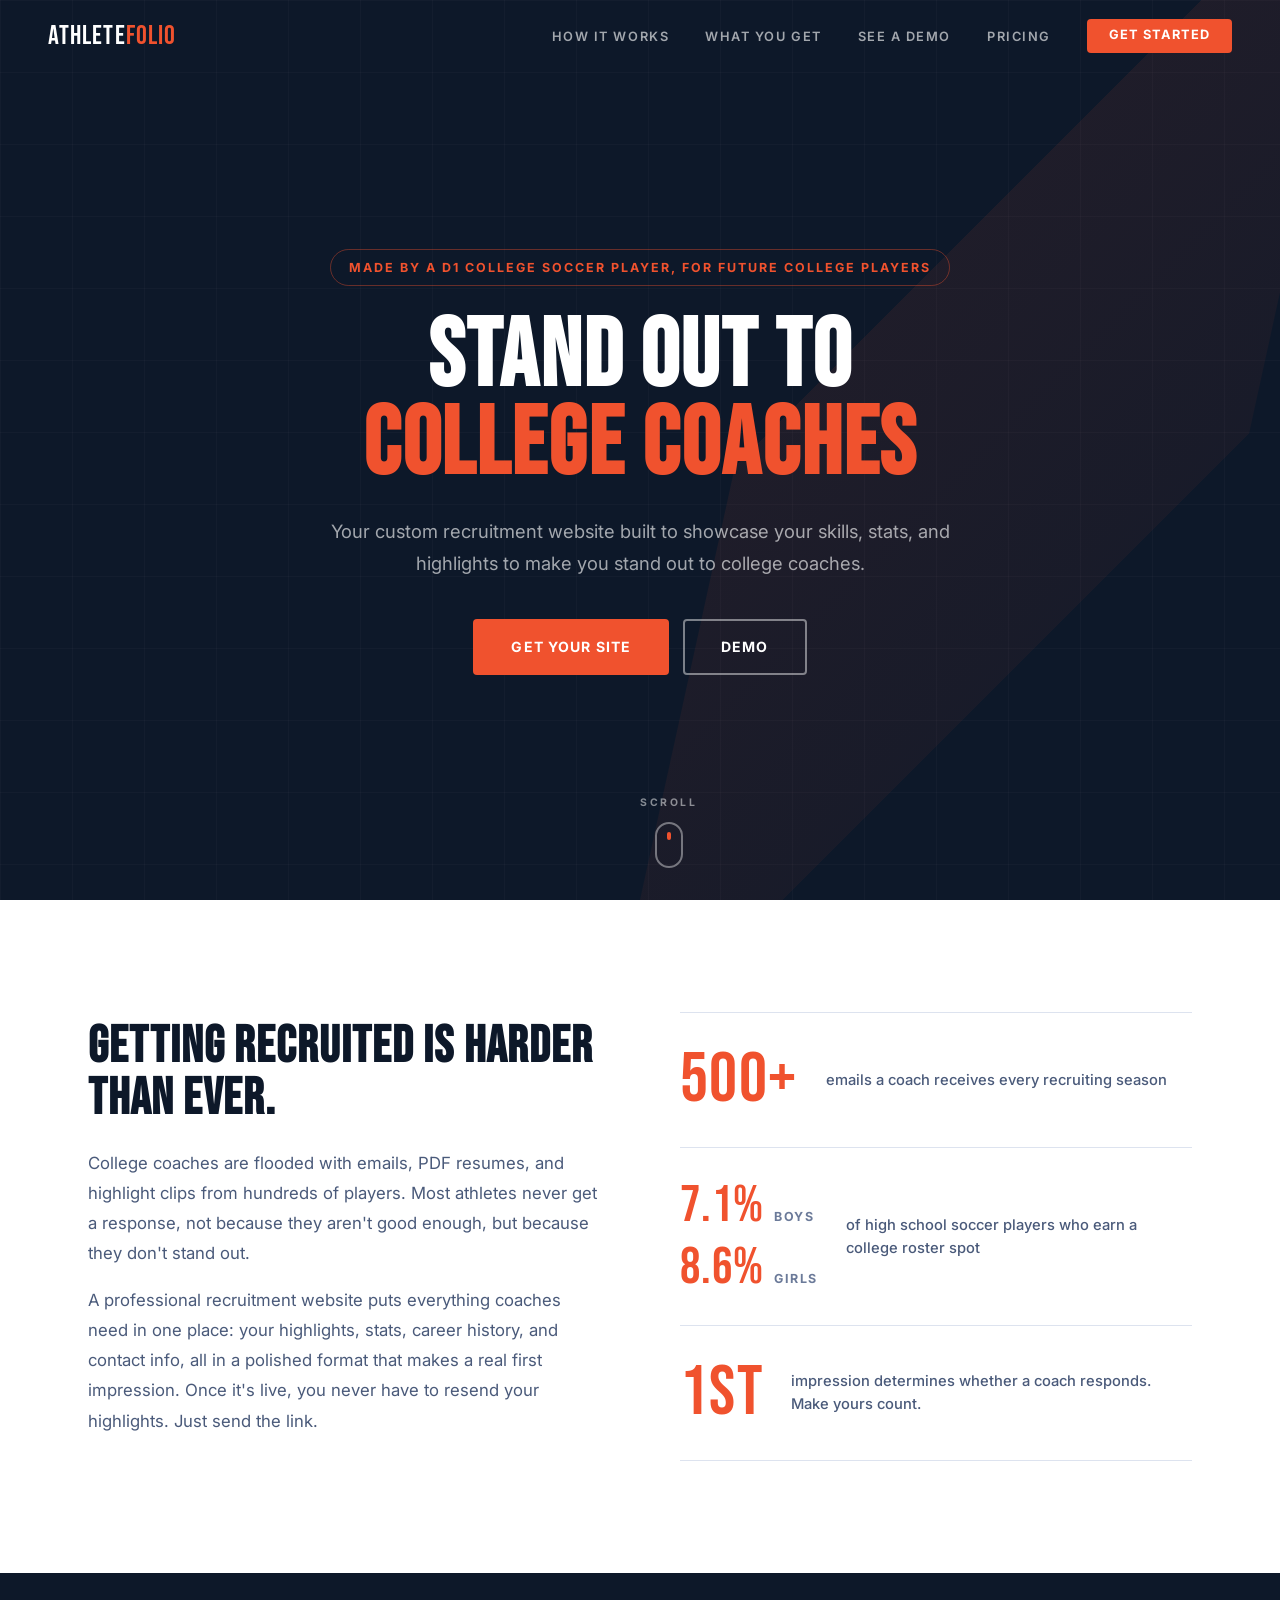
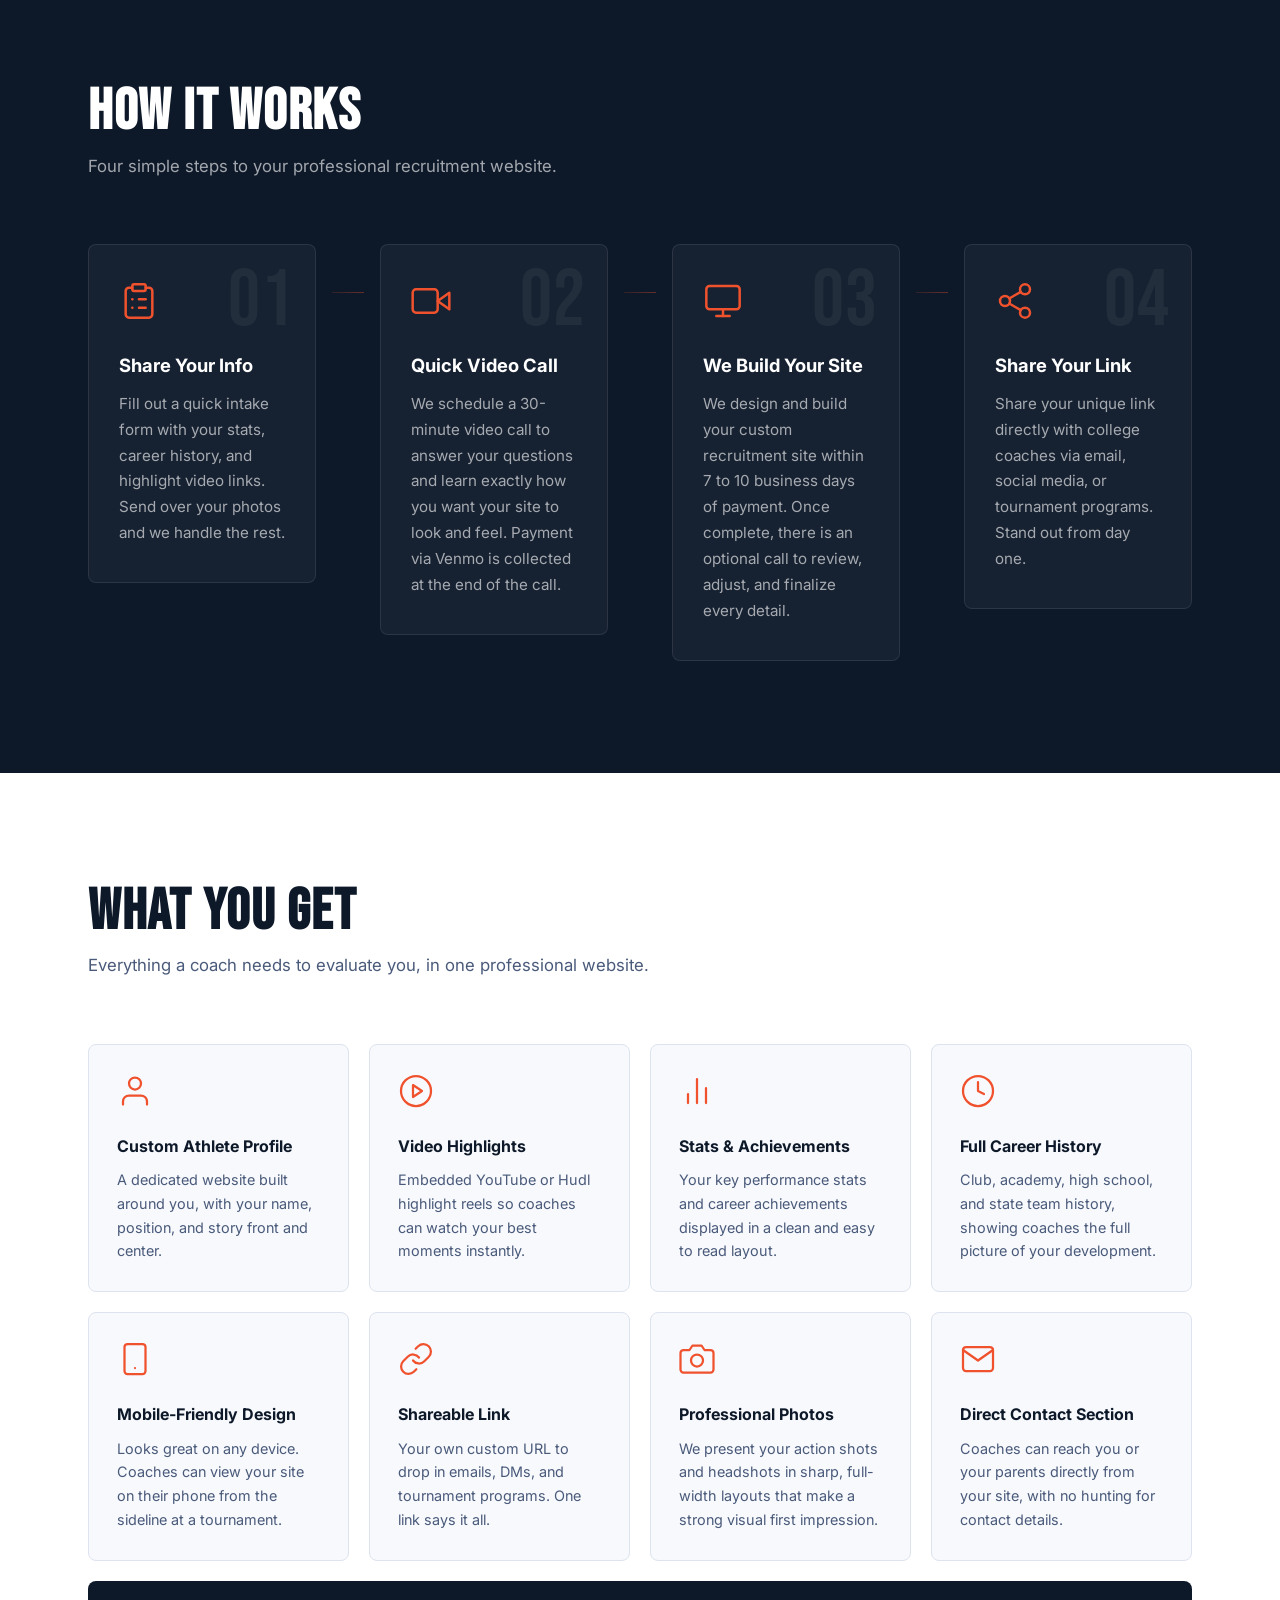
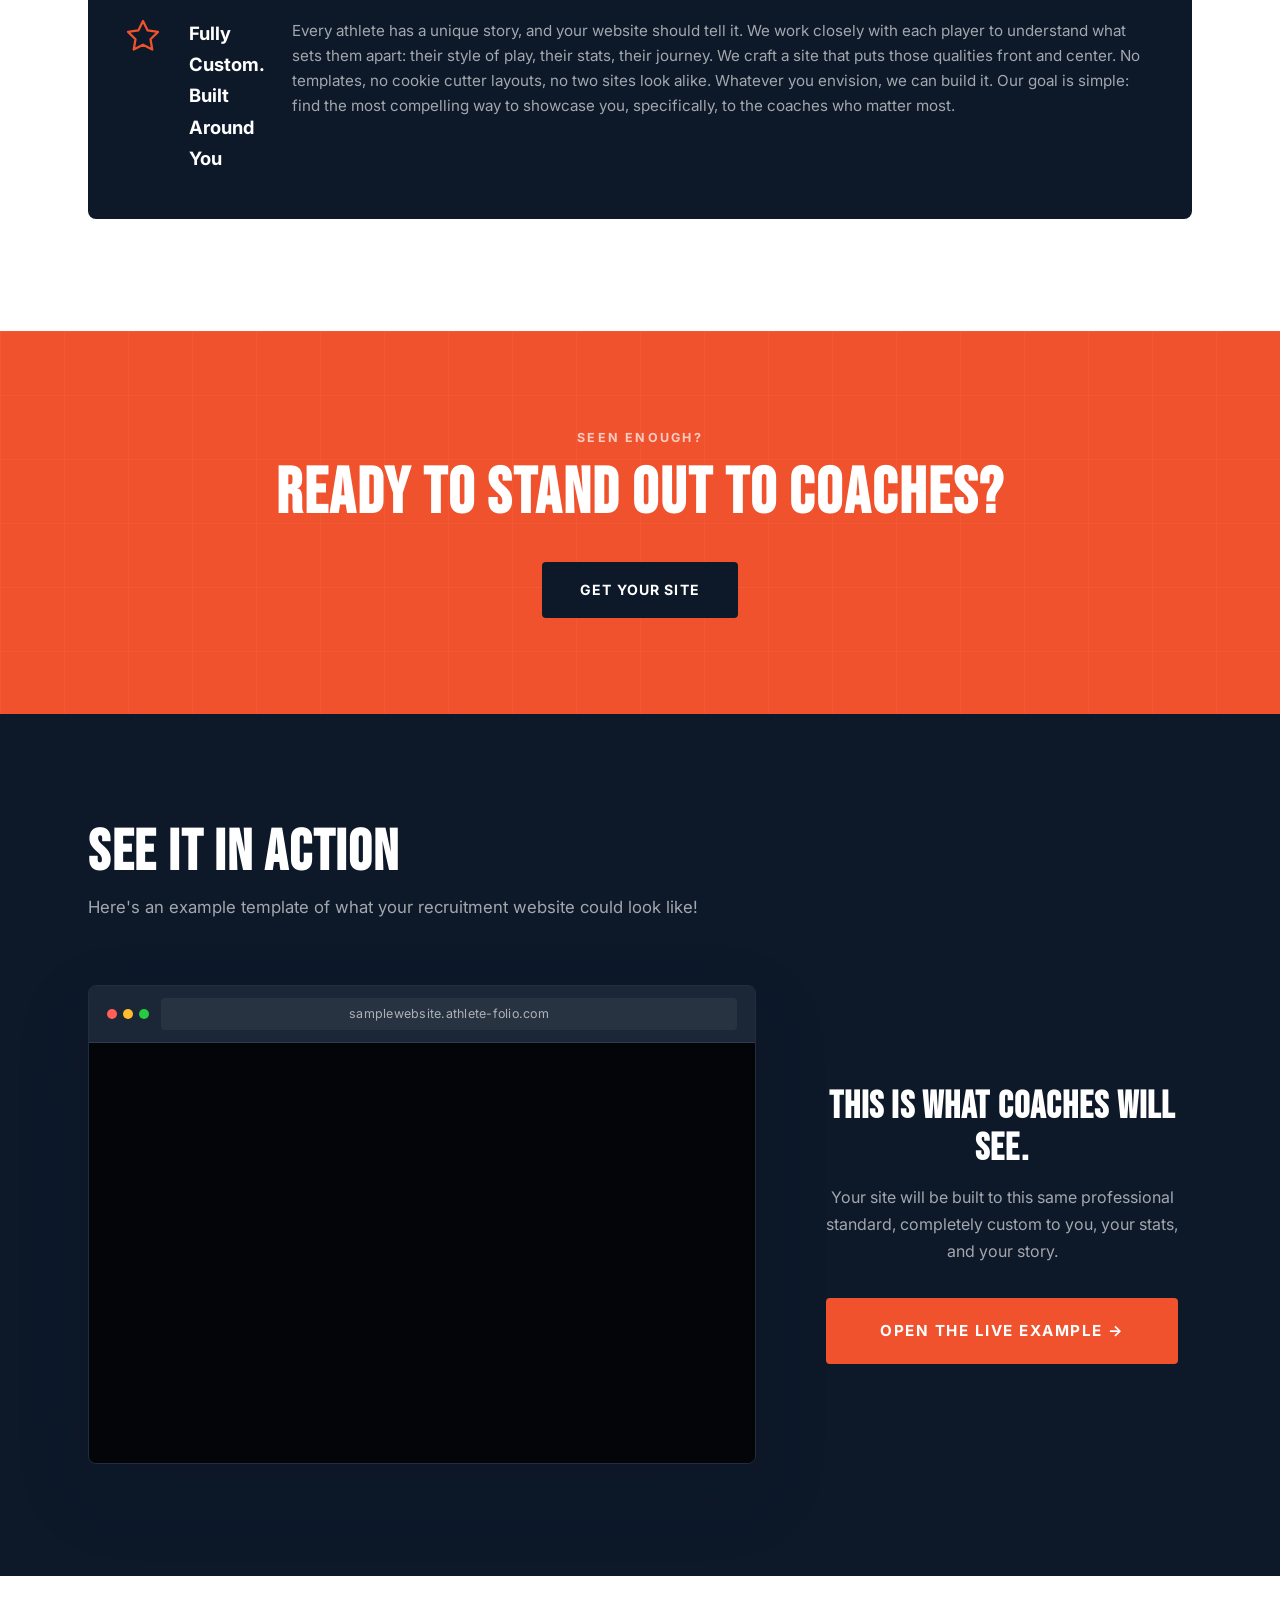
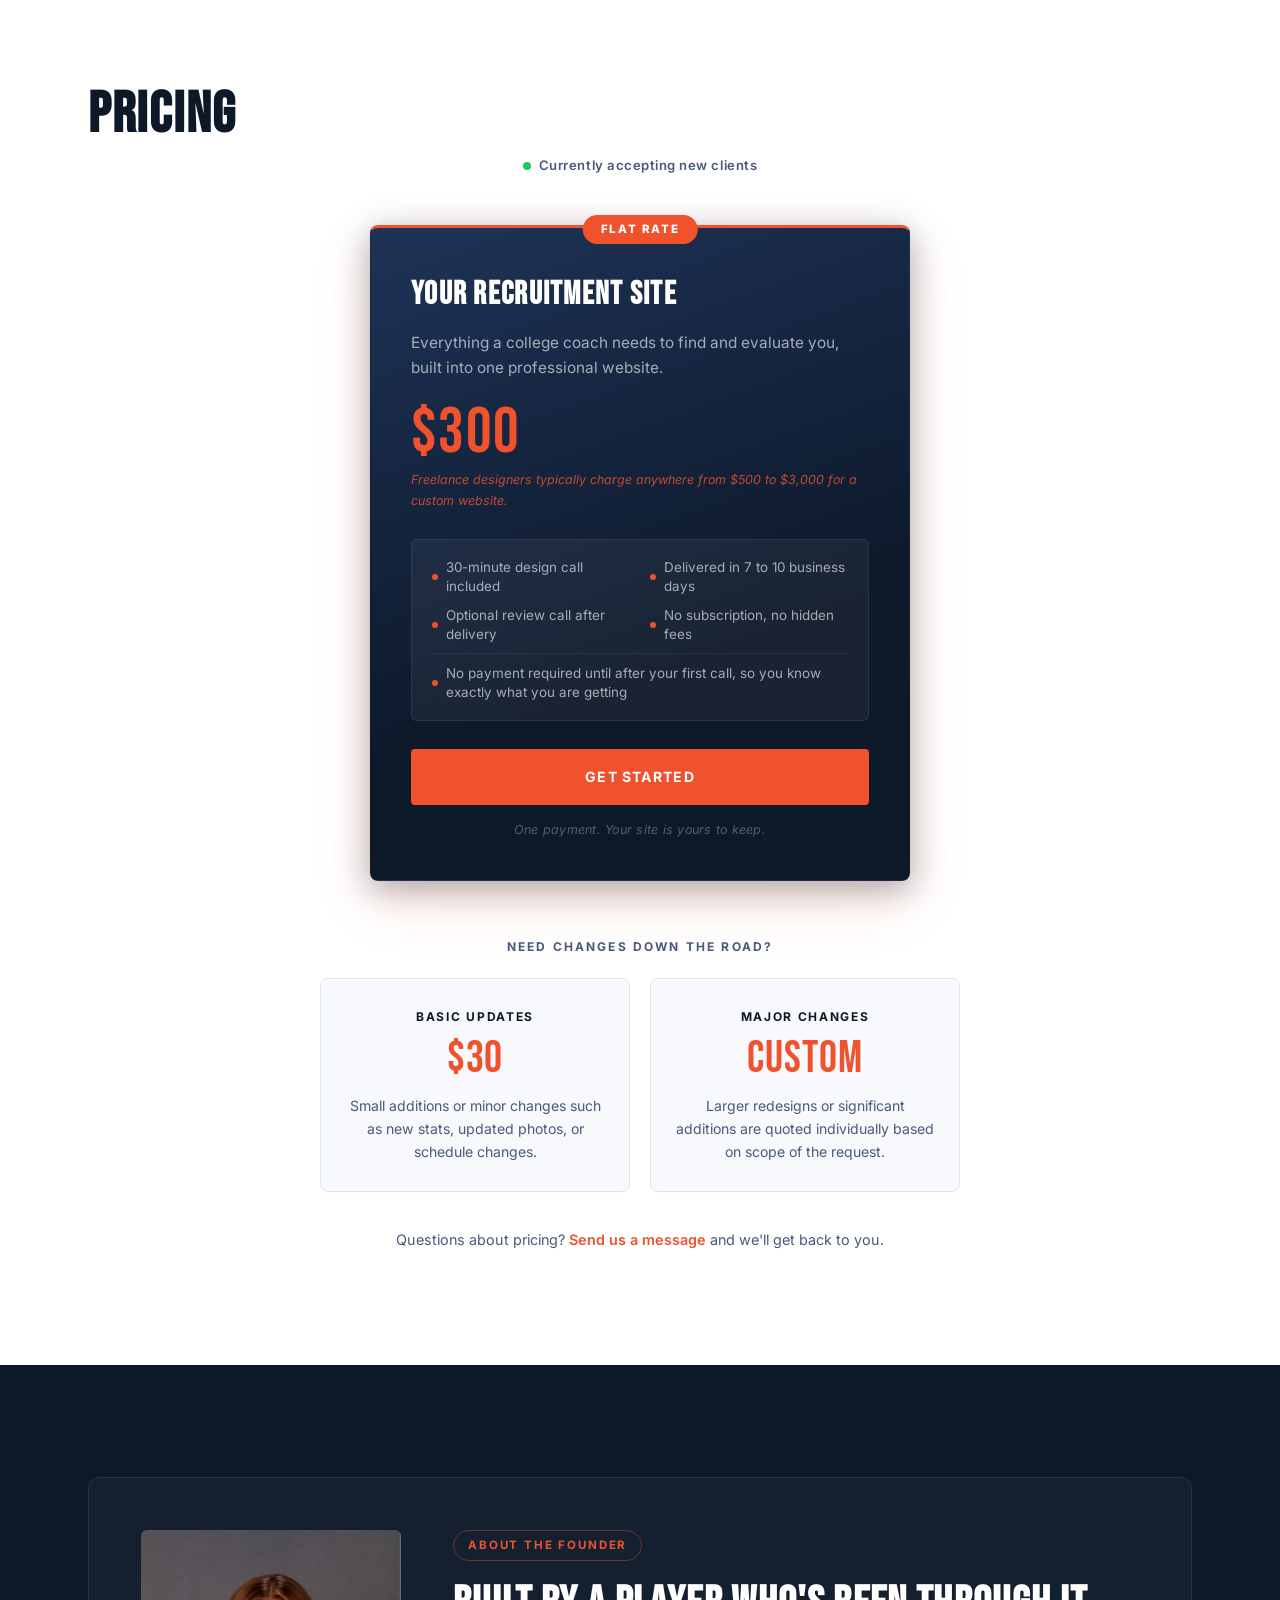
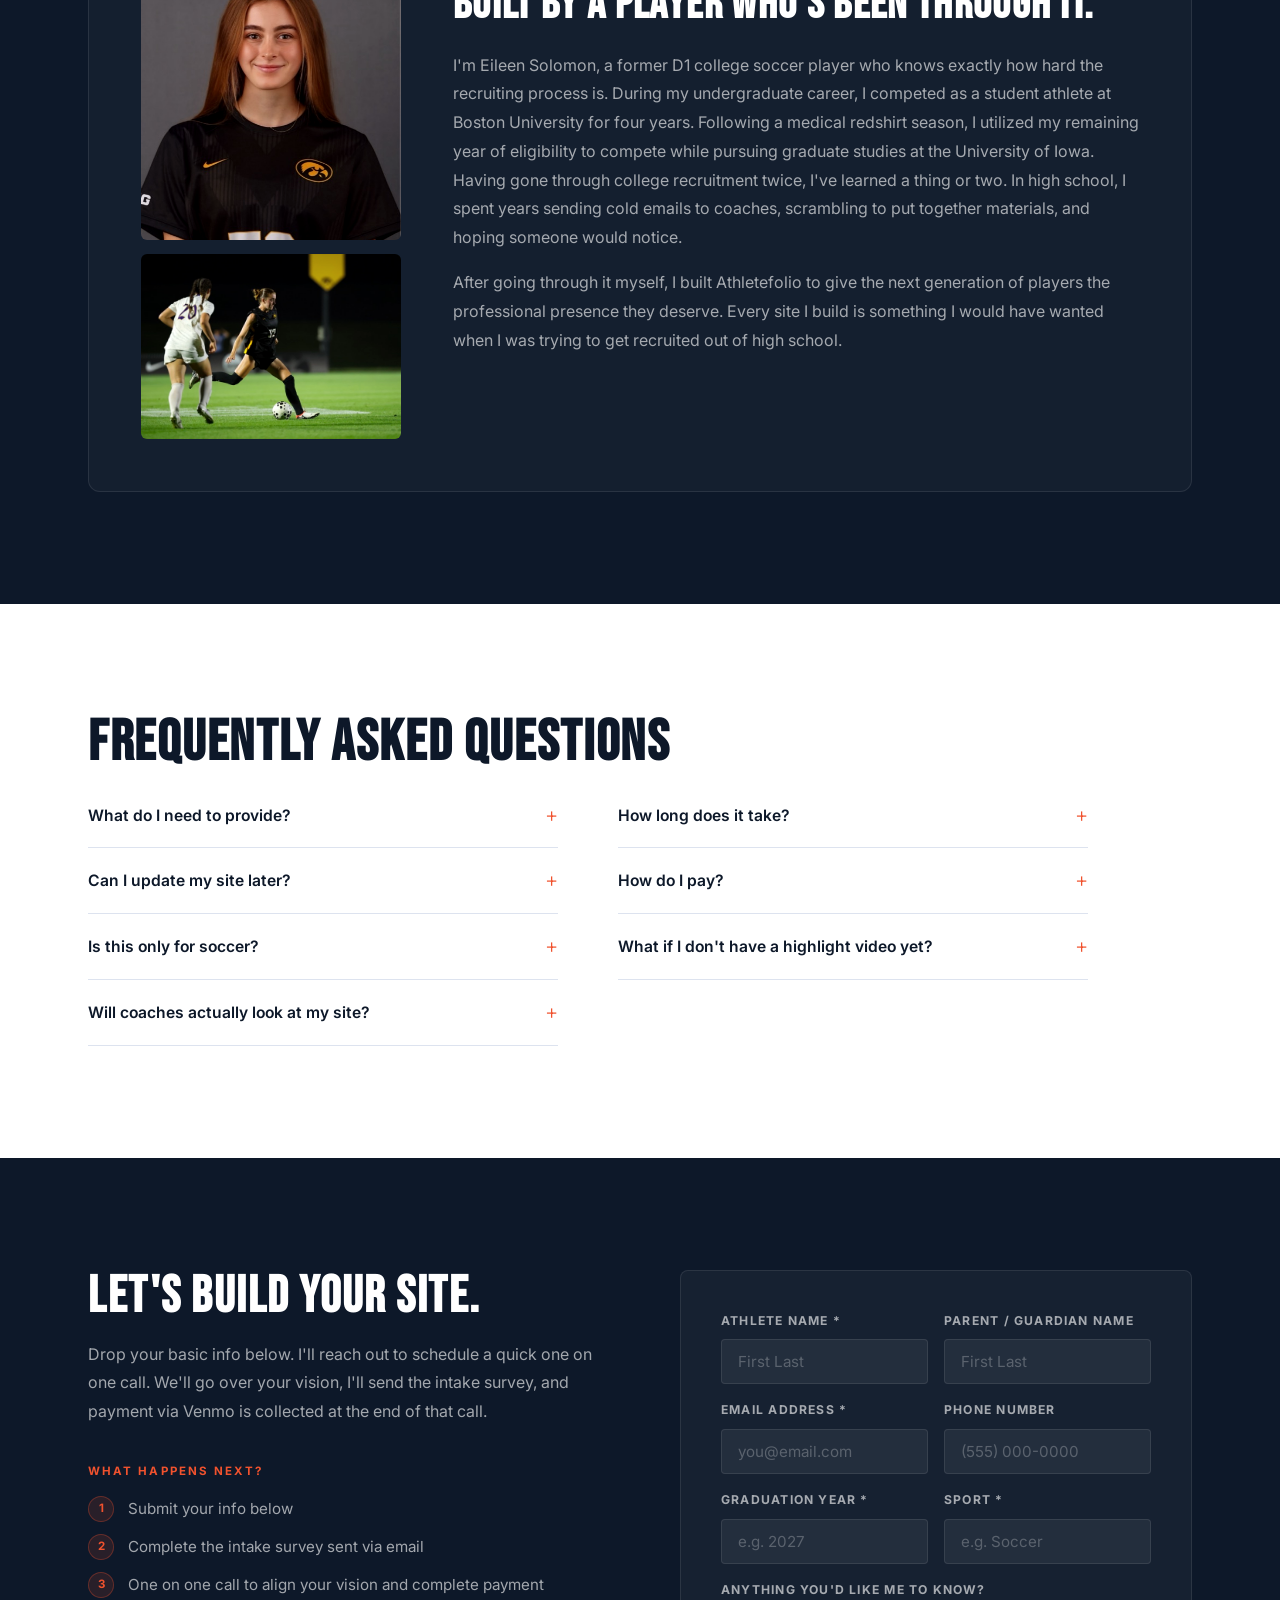
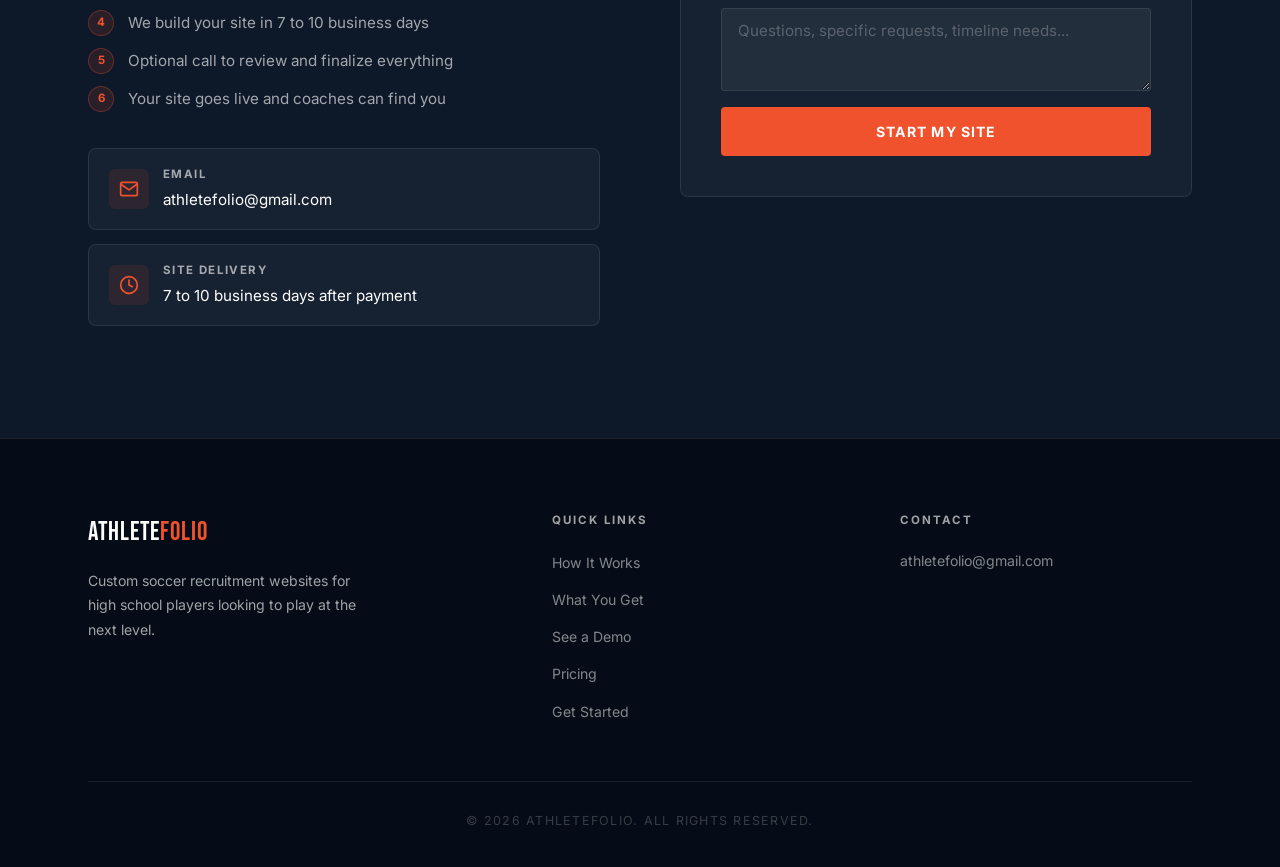
==== commit dd87e051: "Add no-upfront-payment highlight to pricing card Co-Authored-By: Claude Sonnet 4.6 <noreply@anthropi" ====
--- a/index.html
+++ b/index.html
@@ -283,6 +283,7 @@
                         <div class="pricing-highlight"><span class="ph-dot"></span><span>Delivered in 7 to 10 business days</span></div>
                         <div class="pricing-highlight"><span class="ph-dot"></span><span>Optional review call after delivery</span></div>
                         <div class="pricing-highlight"><span class="ph-dot"></span><span>No subscription, no hidden fees</span></div>
+                        <div class="pricing-highlight pricing-highlight--full"><span class="ph-dot"></span><span>No payment required until after your first call, so you know exactly what you are getting</span></div>
                     </div>
                     <a href="#contact" class="btn btn-primary">Get Started</a>
                     <p class="pricing-reassurance">One payment. Your site is yours to keep.</p>
--- a/styles.css
+++ b/styles.css
@@ -879,6 +879,12 @@
     line-height: 1.4;
 }
 
+.pricing-highlight--full {
+    grid-column: 1 / -1;
+    padding-top: 10px;
+    border-top: 1px solid rgba(255, 255, 255, 0.07);
+}
+
 .ph-dot {
     width: 6px;
     height: 6px;
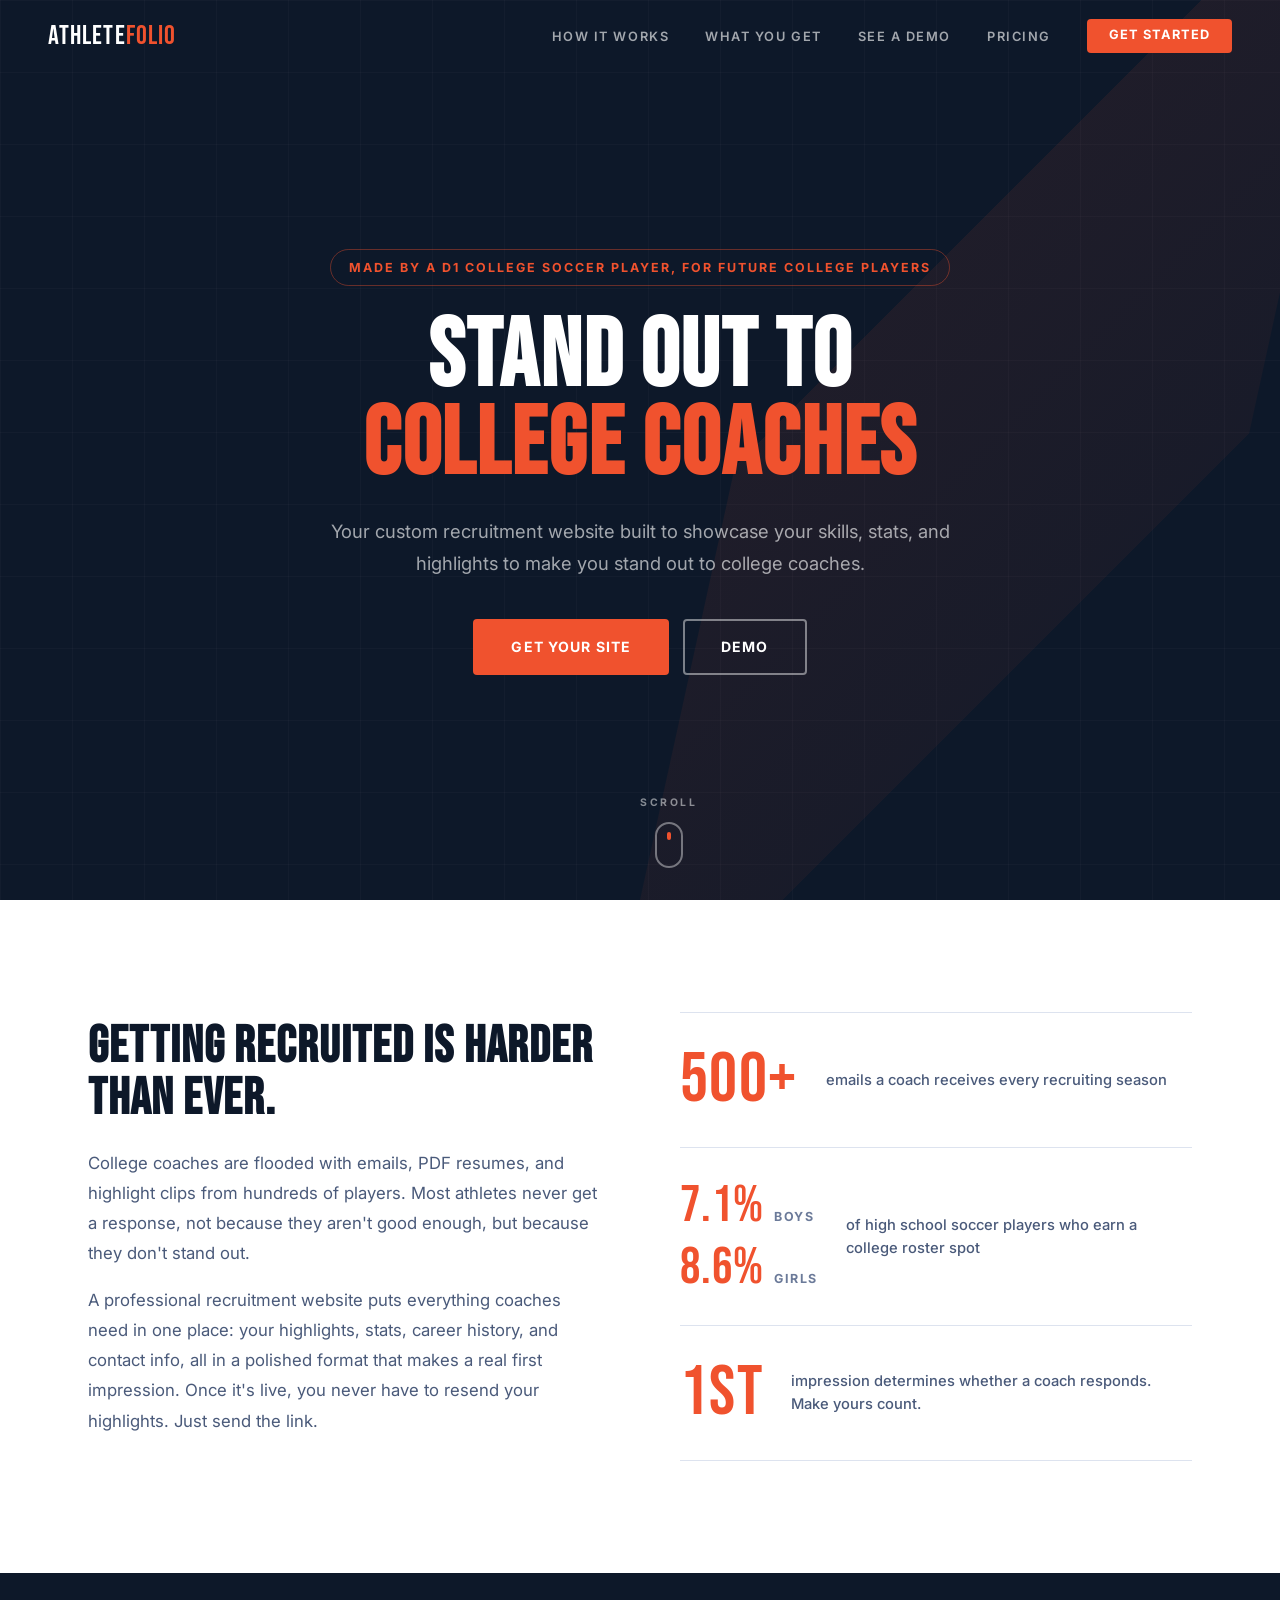
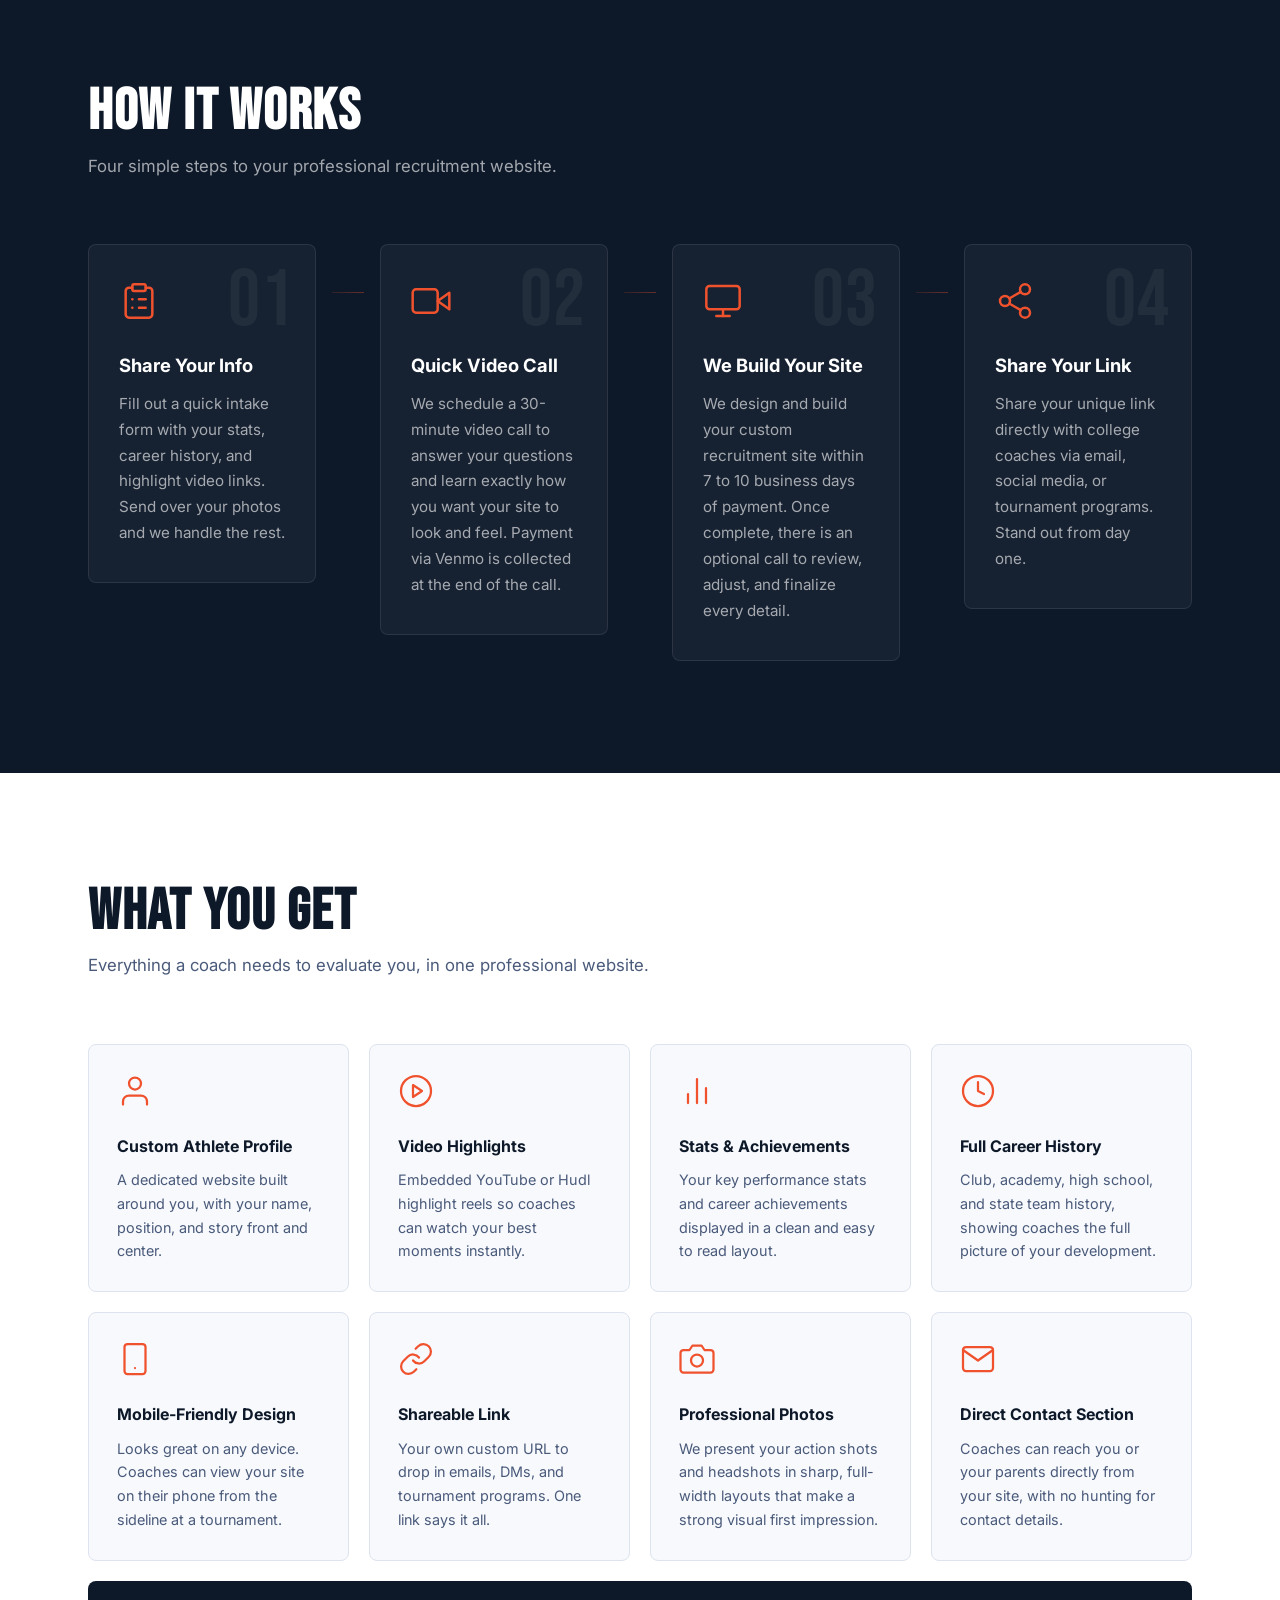
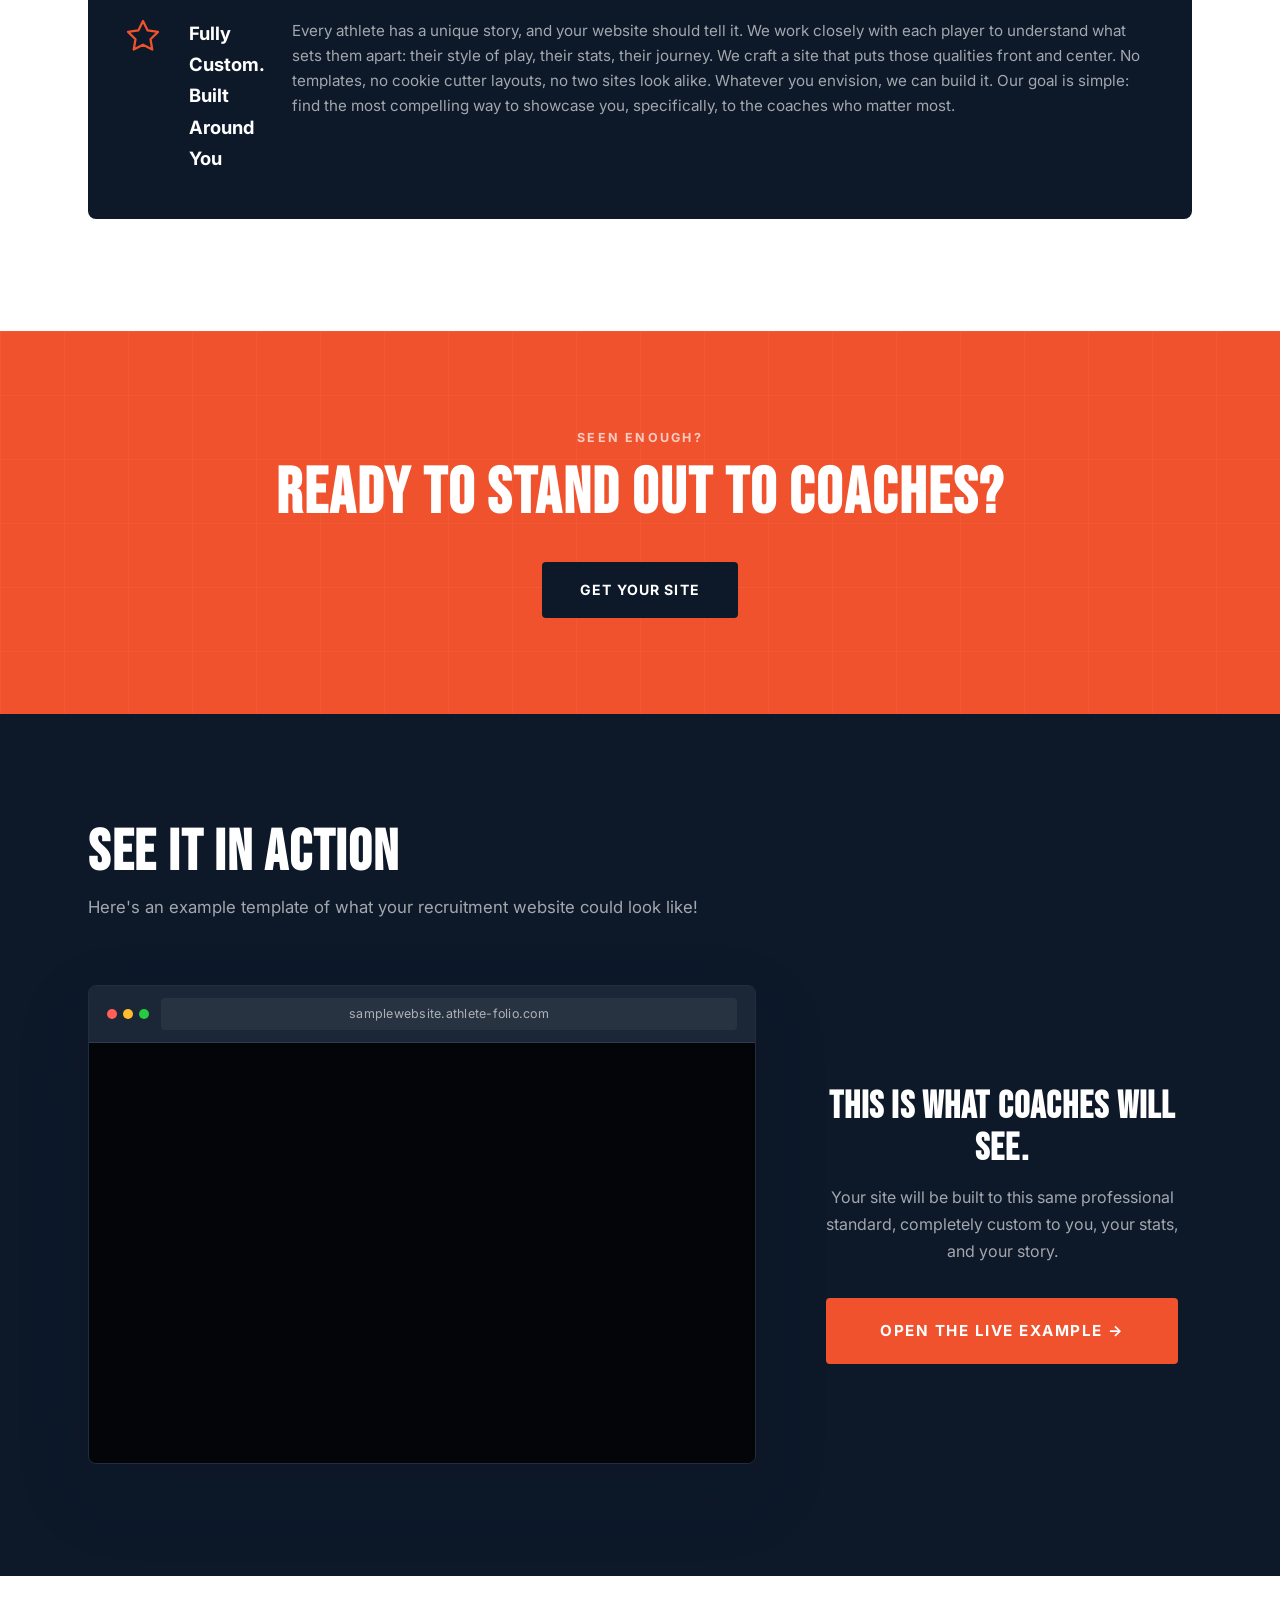
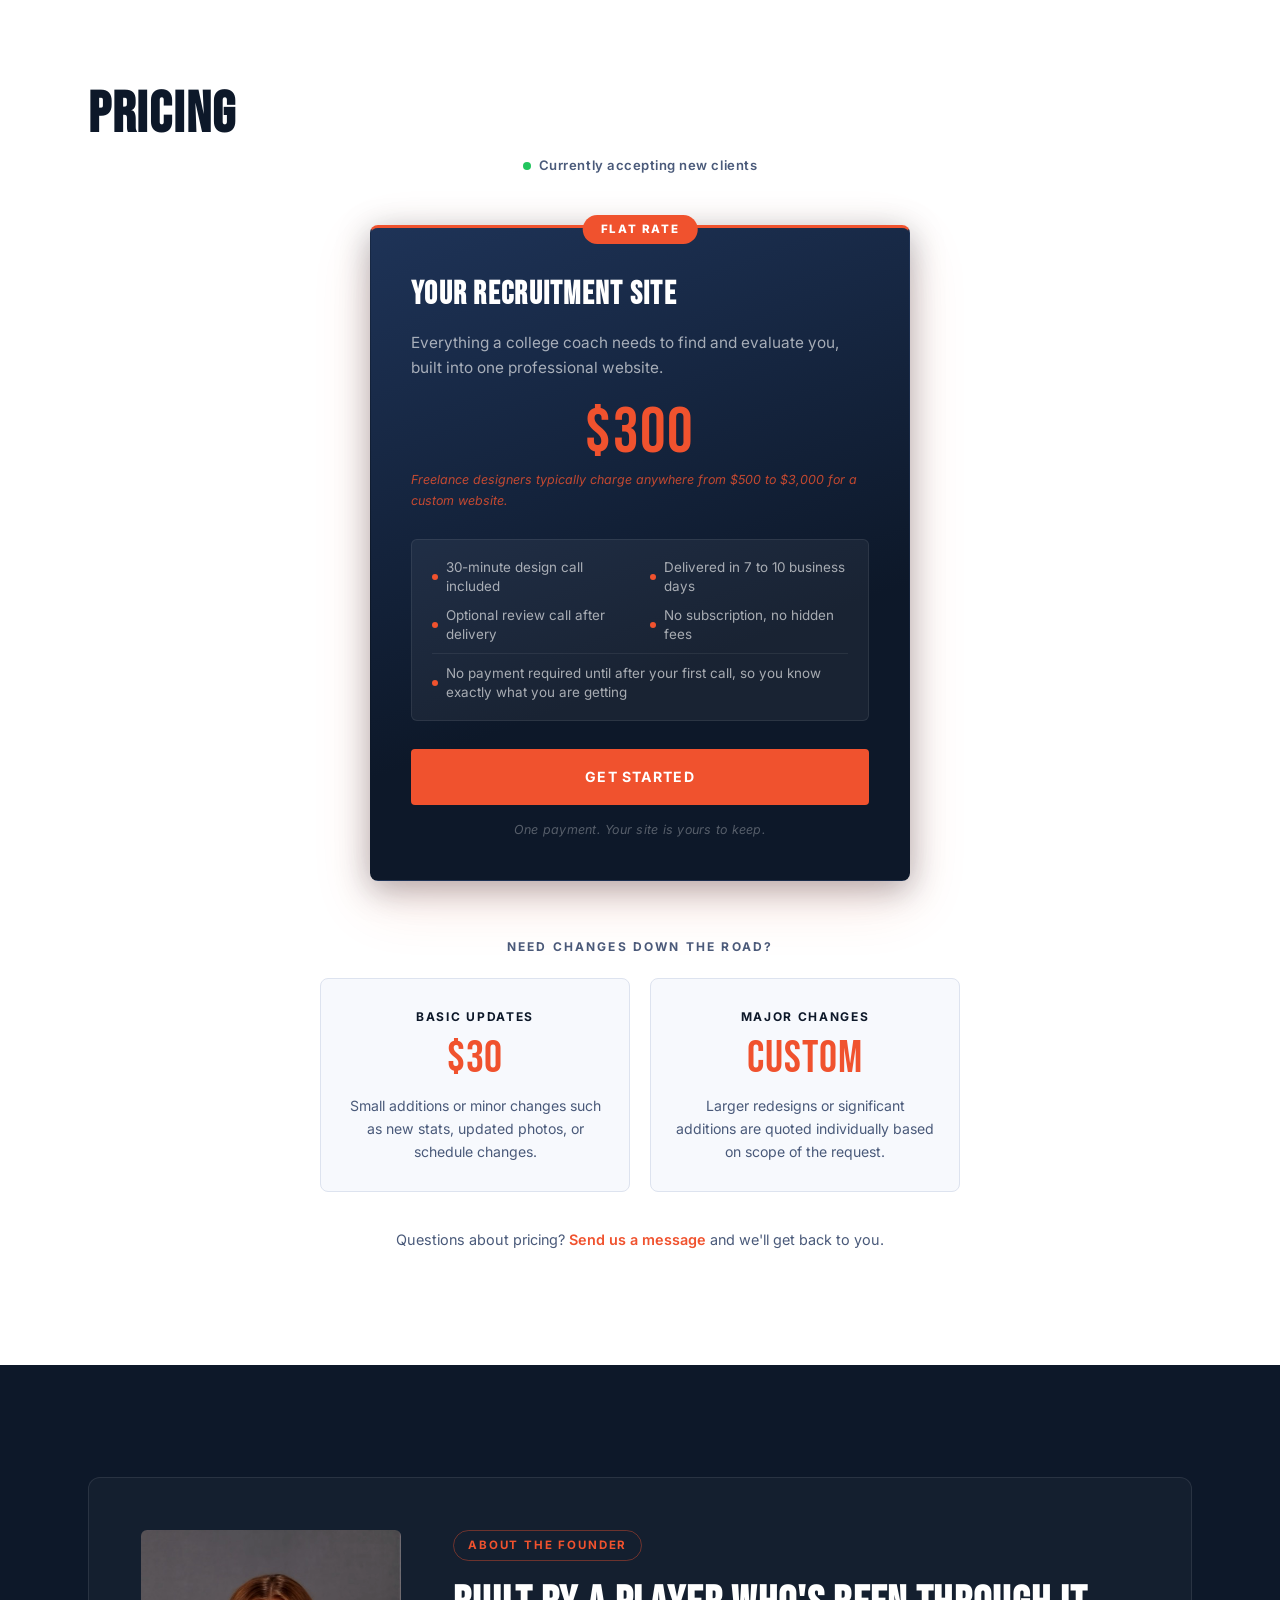
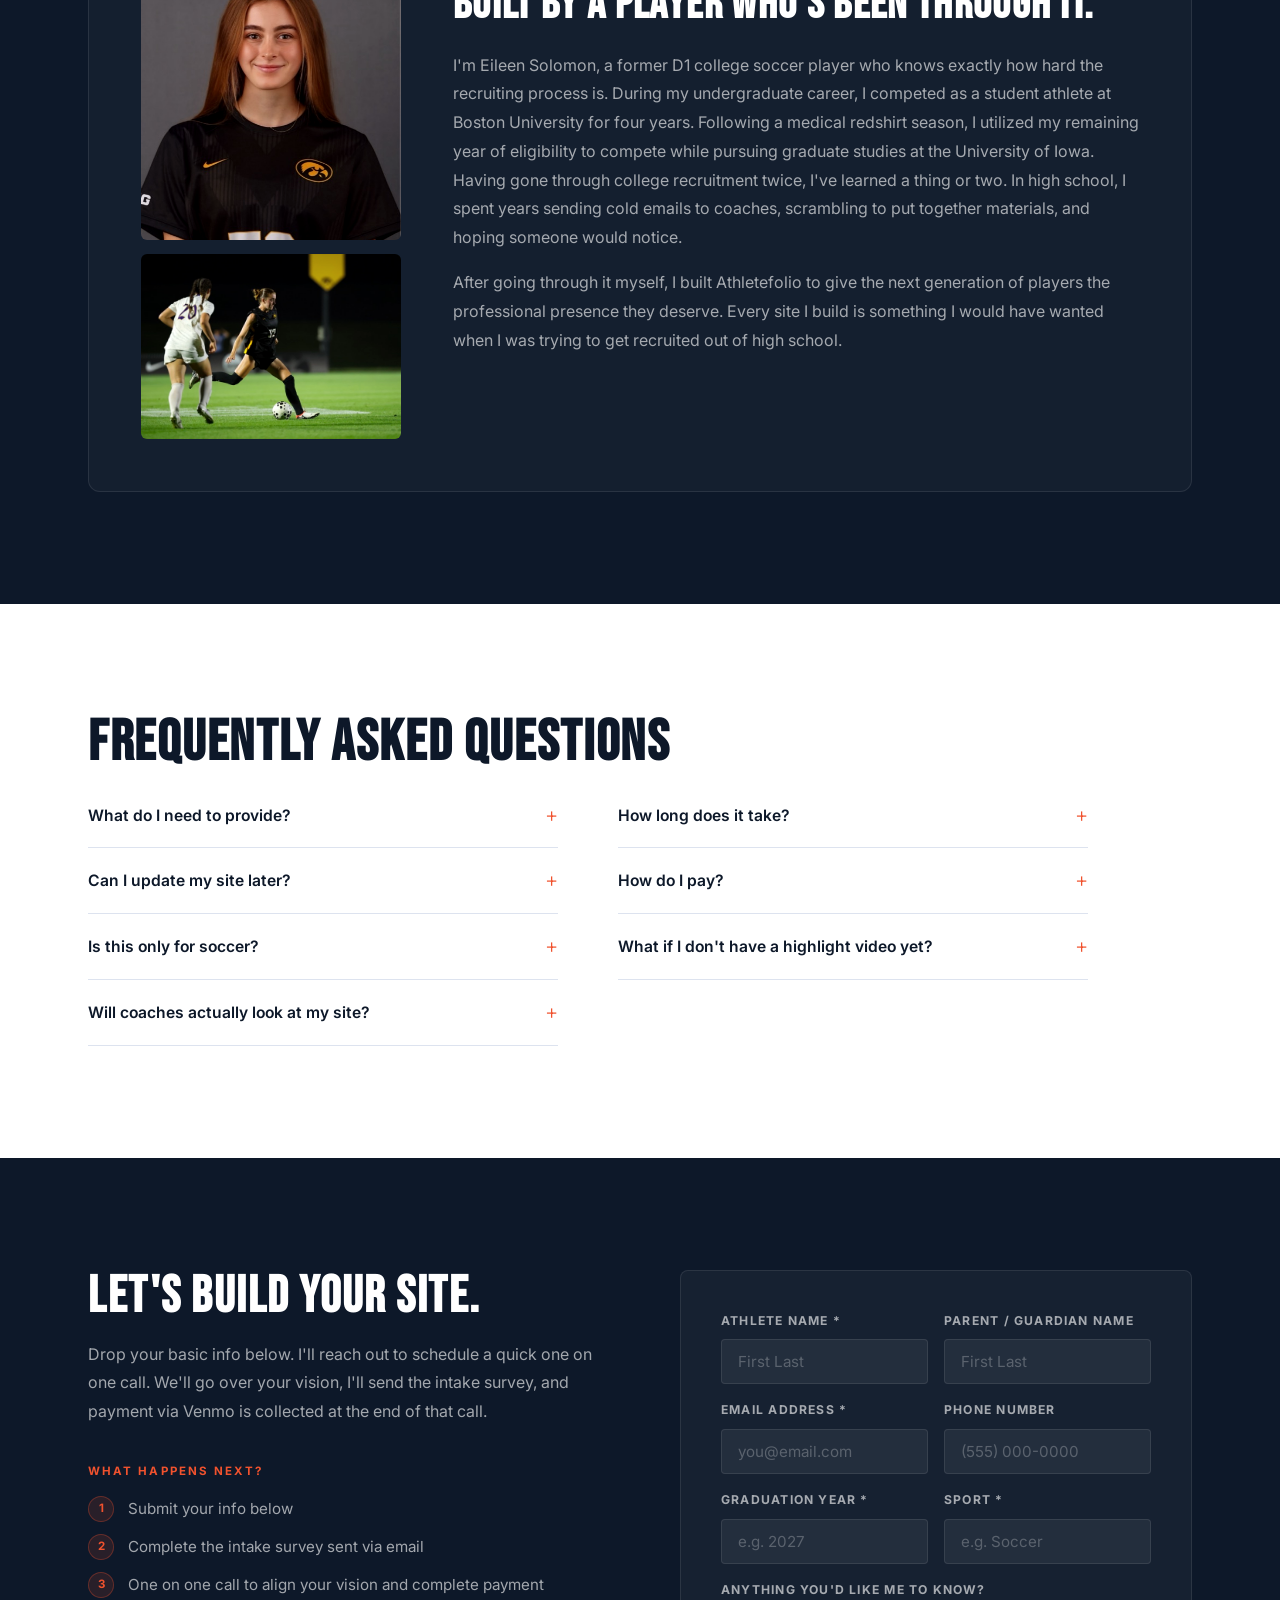
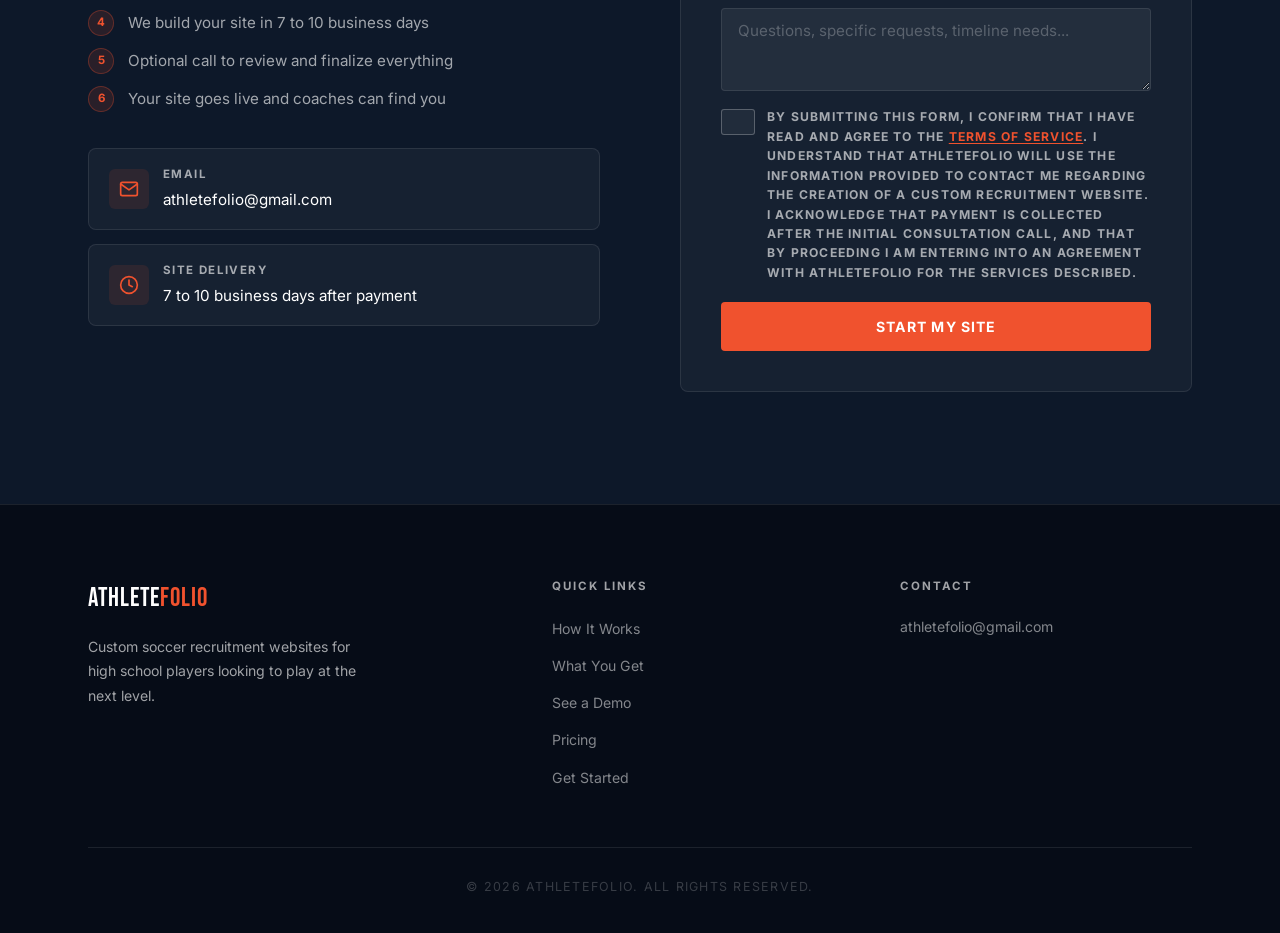
==== commit df258365: "Add mandatory TOS checkbox to contact form with linked PDF Co-Authored-By: Claude Sonnet 4.6 <norepl" ====
--- a/index.html
+++ b/index.html
@@ -476,6 +476,12 @@
                             <label for="message">Anything you'd like me to know?</label>
                             <textarea id="message" name="message" rows="3" placeholder="Questions, specific requests, timeline needs..."></textarea>
                         </div>
+                        <div class="form-group form-tos">
+                            <label class="tos-label">
+                                <input type="checkbox" name="tos" id="tos" required>
+                                <span>By submitting this form, I confirm that I have read and agree to the <a href="/terms-of-service.pdf" target="_blank" rel="noopener">Terms of Service</a>. I understand that Athletefolio will use the information provided to contact me regarding the creation of a custom recruitment website. I acknowledge that payment is collected after the initial consultation call, and that by proceeding I am entering into an agreement with Athletefolio for the services described.</span>
+                            </label>
+                        </div>
                         <button type="submit" class="btn btn-primary btn-full">Start My Site</button>
                     </form>
                 </div>
--- a/styles.css
+++ b/styles.css
@@ -1007,6 +1007,7 @@
     color: var(--orange);
     line-height: 1;
     margin-bottom: 4px;
+    text-align: center;
 }
 
 .price-note {
@@ -1360,6 +1361,70 @@
 }
 .form-group select option { background: var(--navy); color: var(--on-dark); }
 .form-group textarea { resize: vertical; min-height: 80px; }
+
+.form-tos {
+    margin-bottom: 20px;
+}
+
+.tos-label {
+    display: flex;
+    align-items: flex-start;
+    gap: 12px;
+    cursor: pointer;
+    text-transform: none;
+    letter-spacing: 0;
+    font-size: 0.82rem;
+    font-weight: 400;
+    color: rgba(255, 255, 255, 0.5);
+    line-height: 1.6;
+}
+
+.tos-label input[type="checkbox"] {
+    appearance: none;
+    -webkit-appearance: none;
+    width: 18px;
+    height: 18px;
+    min-width: 18px;
+    border: 1.5px solid rgba(255, 255, 255, 0.25);
+    border-radius: 3px;
+    background: rgba(255, 255, 255, 0.05);
+    cursor: pointer;
+    margin-top: 2px;
+    transition: border-color 0.2s ease, background 0.2s ease;
+    position: relative;
+}
+
+.tos-label input[type="checkbox"]:checked {
+    background: var(--orange);
+    border-color: var(--orange);
+}
+
+.tos-label input[type="checkbox"]:checked::after {
+    content: '';
+    position: absolute;
+    top: 2px;
+    left: 5px;
+    width: 5px;
+    height: 9px;
+    border: 2px solid white;
+    border-top: none;
+    border-left: none;
+    transform: rotate(45deg);
+}
+
+.tos-label input[type="checkbox"]:focus {
+    outline: 2px solid rgba(240, 82, 46, 0.5);
+    outline-offset: 2px;
+}
+
+.tos-label a {
+    color: var(--orange);
+    text-decoration: underline;
+    text-underline-offset: 2px;
+}
+.tos-label a:hover {
+    color: var(--orange-hover);
+}
 
 /* ================================================================
    FOOTER
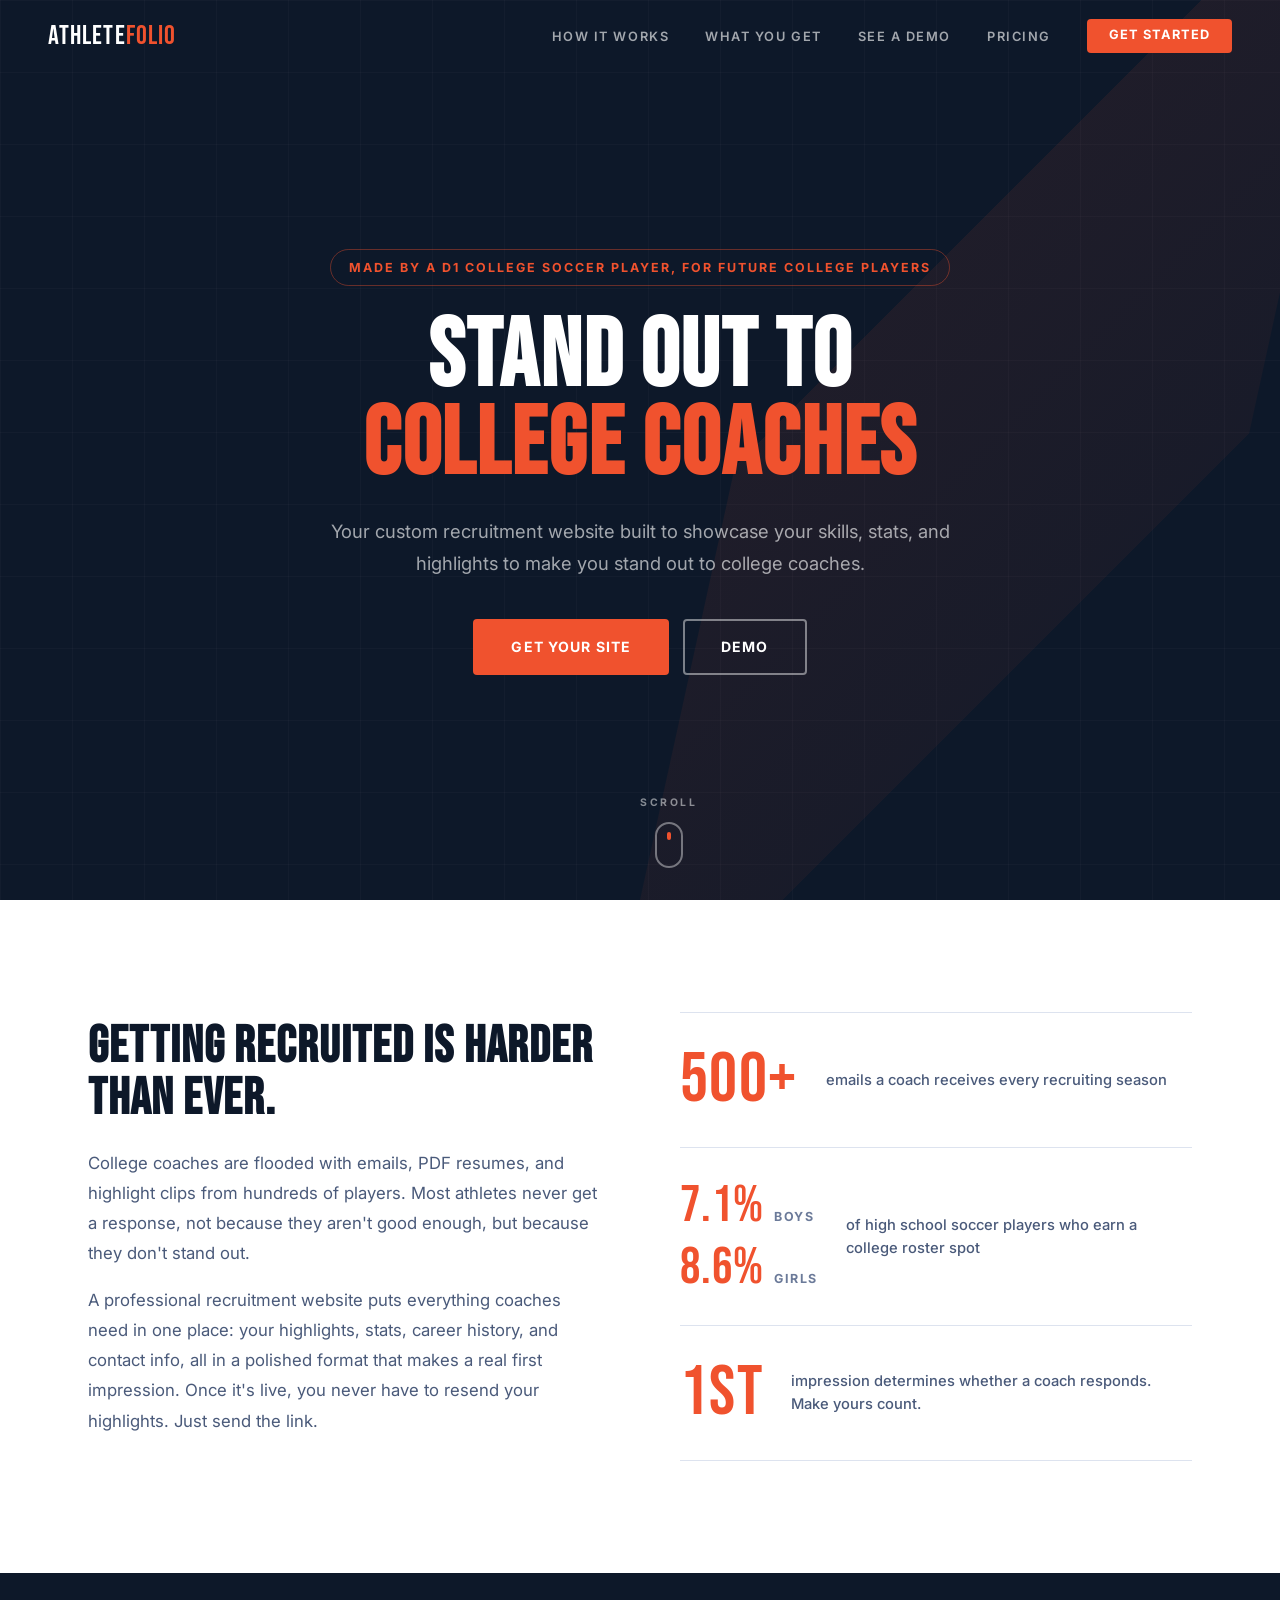
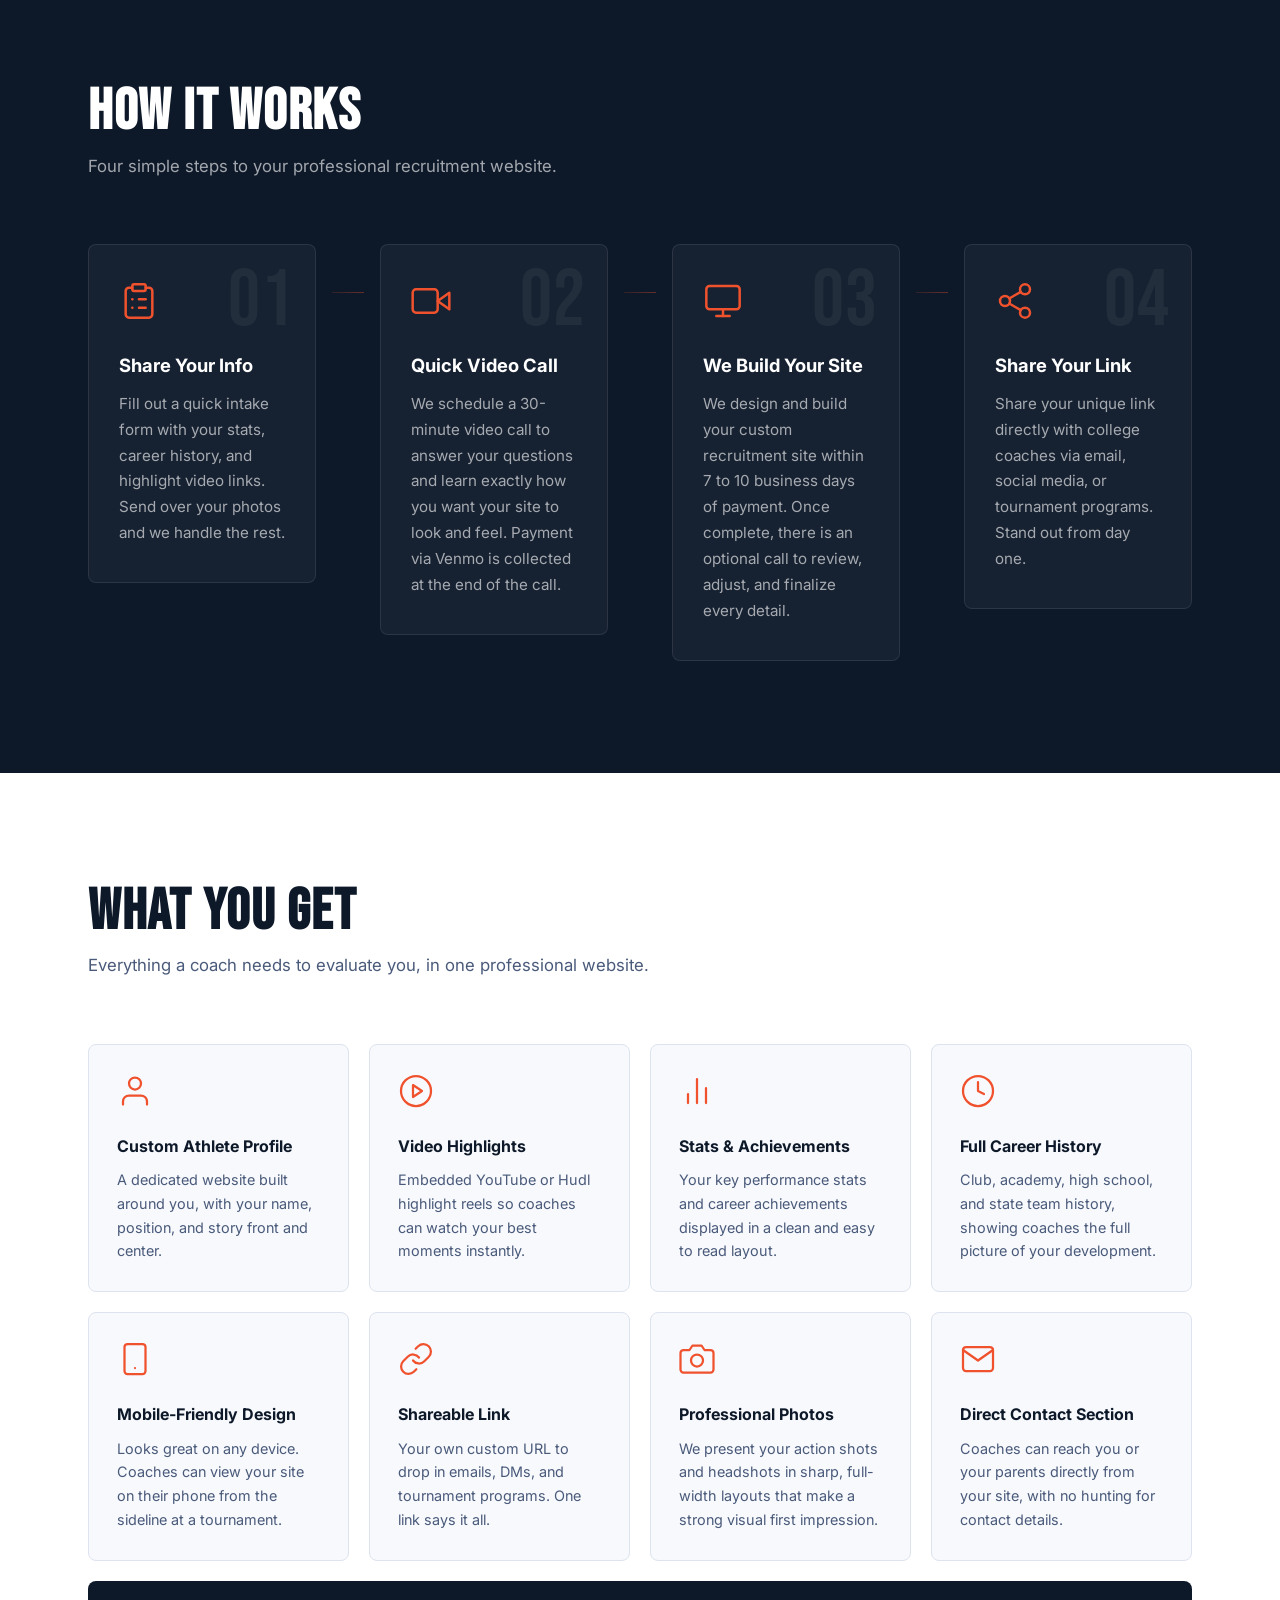
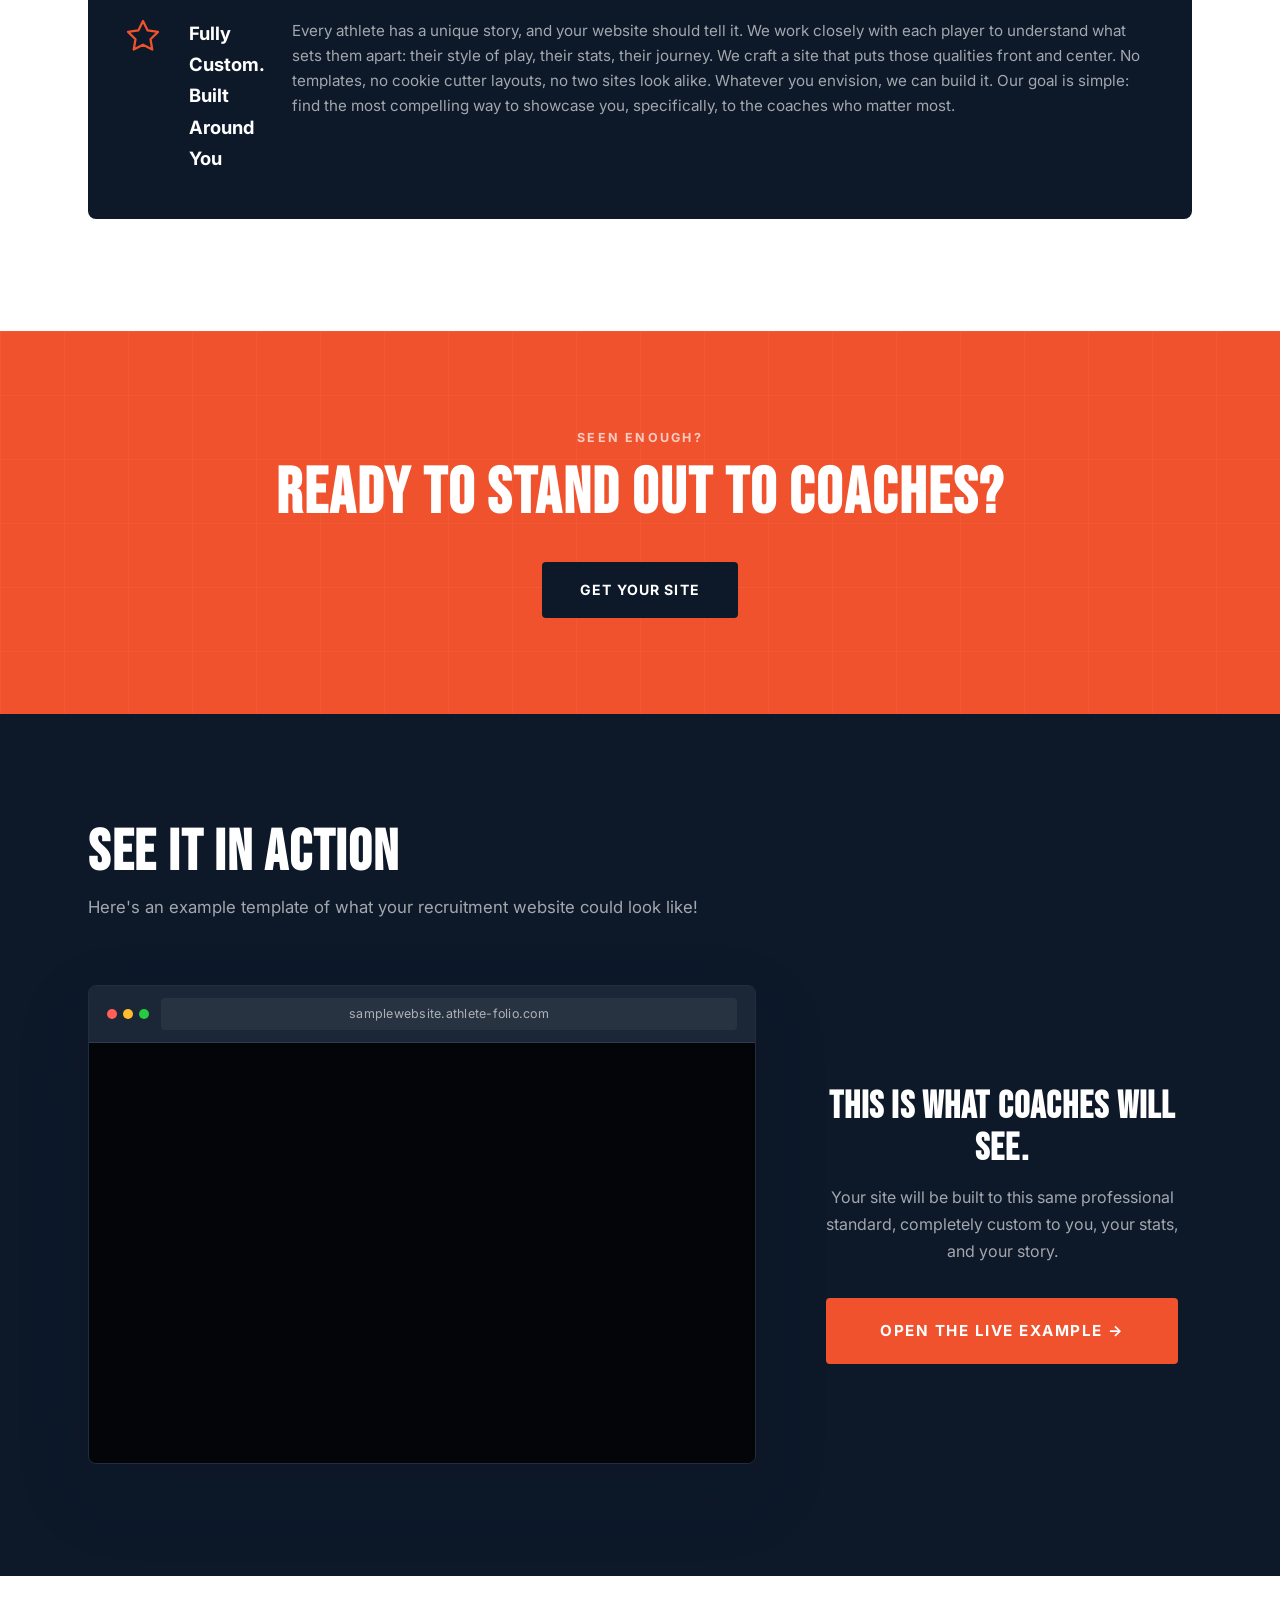
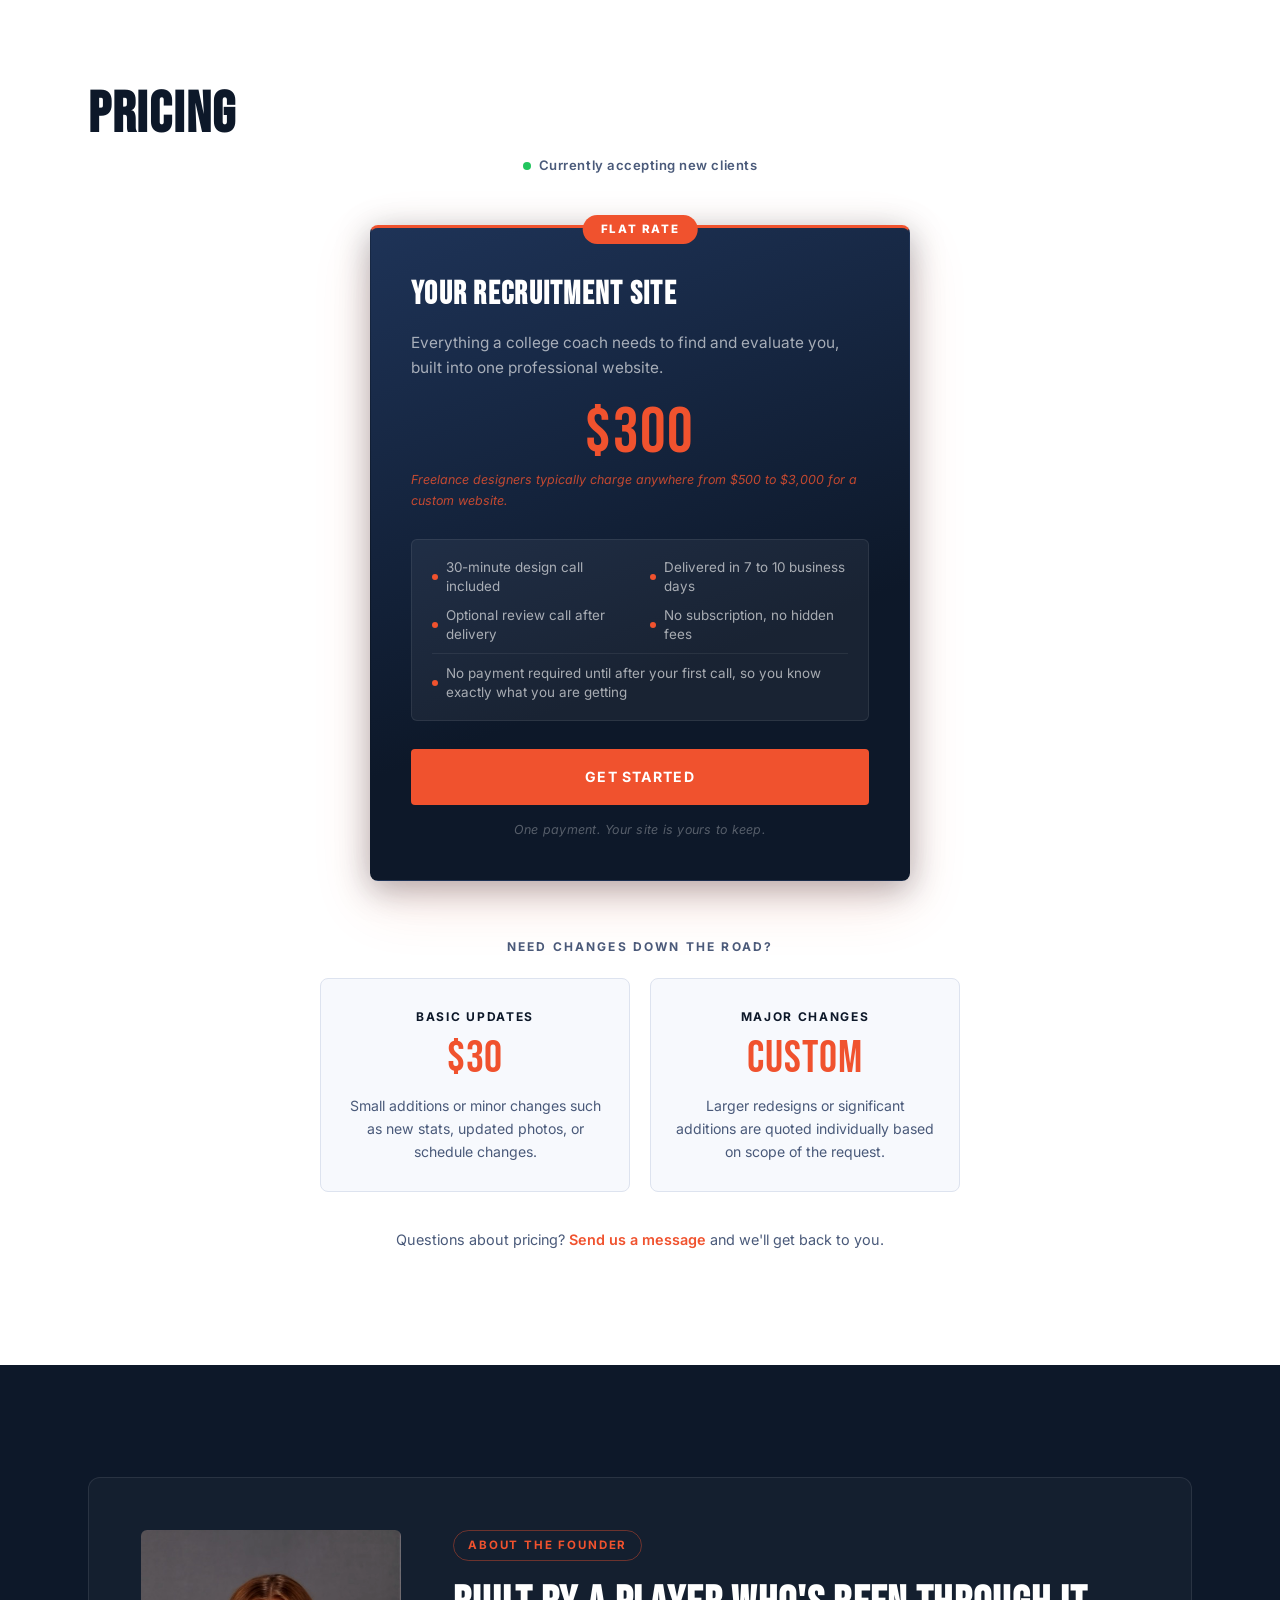
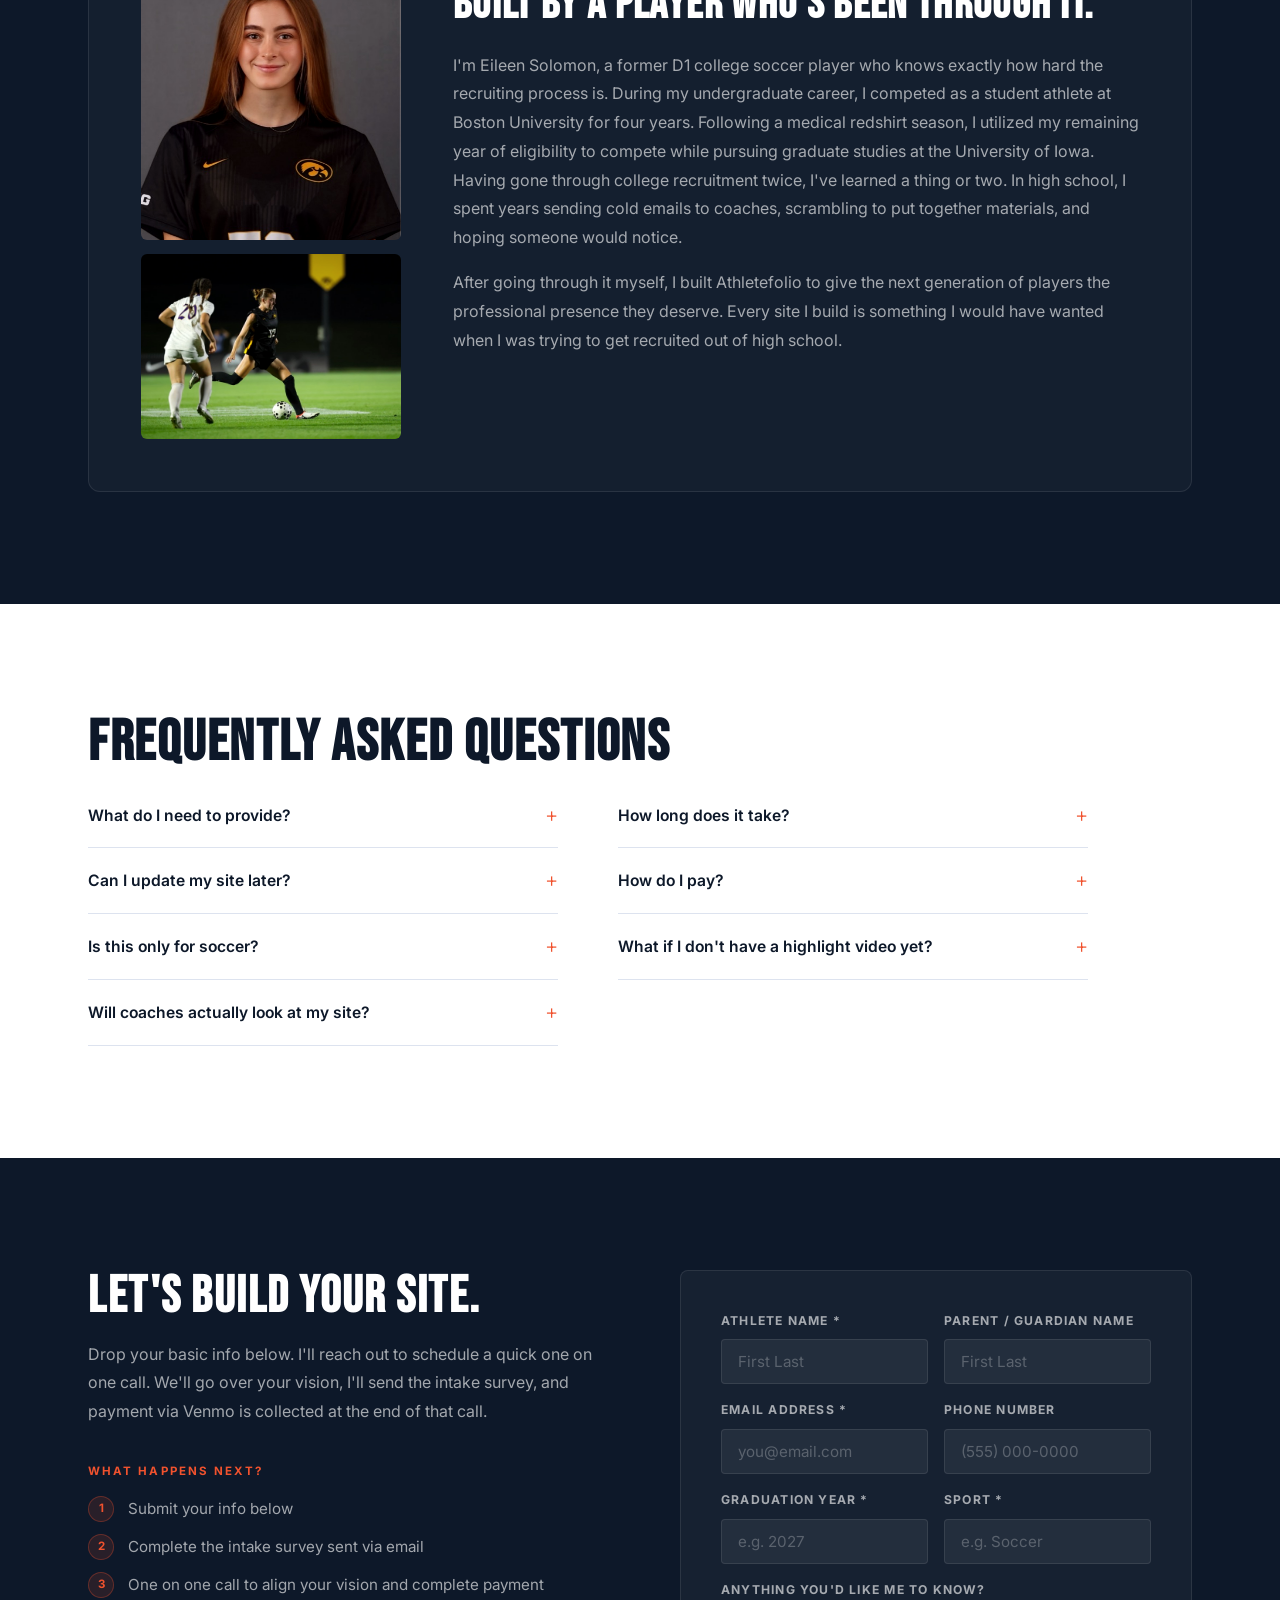
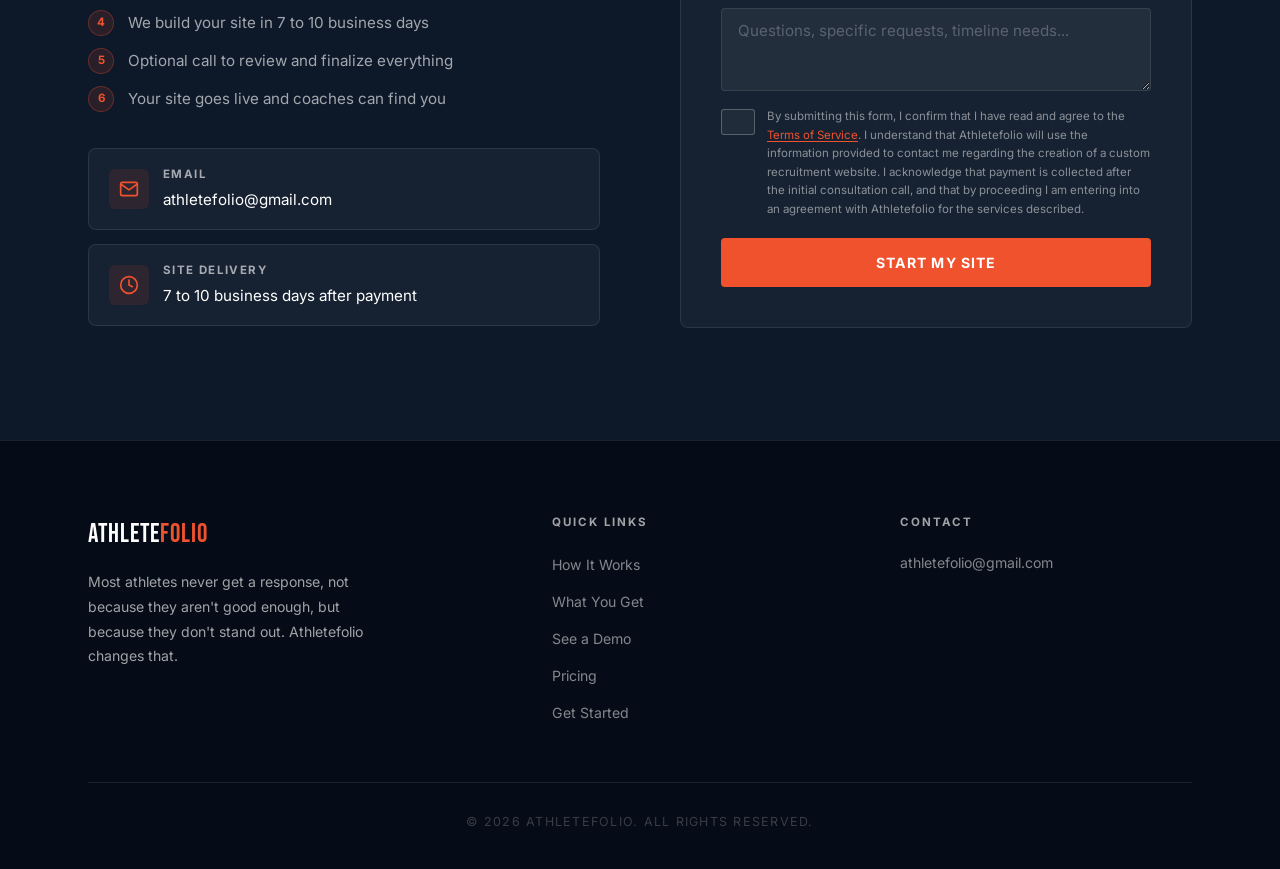
==== commit 04131009: "Update footer tagline to problem-aware brand statement Co-Authored-By: Claude Sonnet 4.6 <noreply@an" ====
--- a/index.html
+++ b/index.html
@@ -495,7 +495,7 @@
             <div class="footer-grid">
                 <div class="footer-brand">
                     <a href="#" class="nav-logo">Athlete<span>folio</span></a>
-                    <p>Custom soccer recruitment websites for high school players looking to play at the next level.</p>
+                    <p>Most athletes never get a response, not because they aren't good enough, but because they don't stand out. Athletefolio changes that.</p>
                 </div>
                 <div class="footer-links">
                     <h4>Quick Links</h4>
--- a/styles.css
+++ b/styles.css
@@ -1366,14 +1366,14 @@
     margin-bottom: 20px;
 }
 
-.tos-label {
+.form-group .tos-label {
     display: flex;
     align-items: flex-start;
     gap: 12px;
     cursor: pointer;
     text-transform: none;
     letter-spacing: 0;
-    font-size: 0.82rem;
+    font-size: 0.72rem;
     font-weight: 400;
     color: rgba(255, 255, 255, 0.5);
     line-height: 1.6;
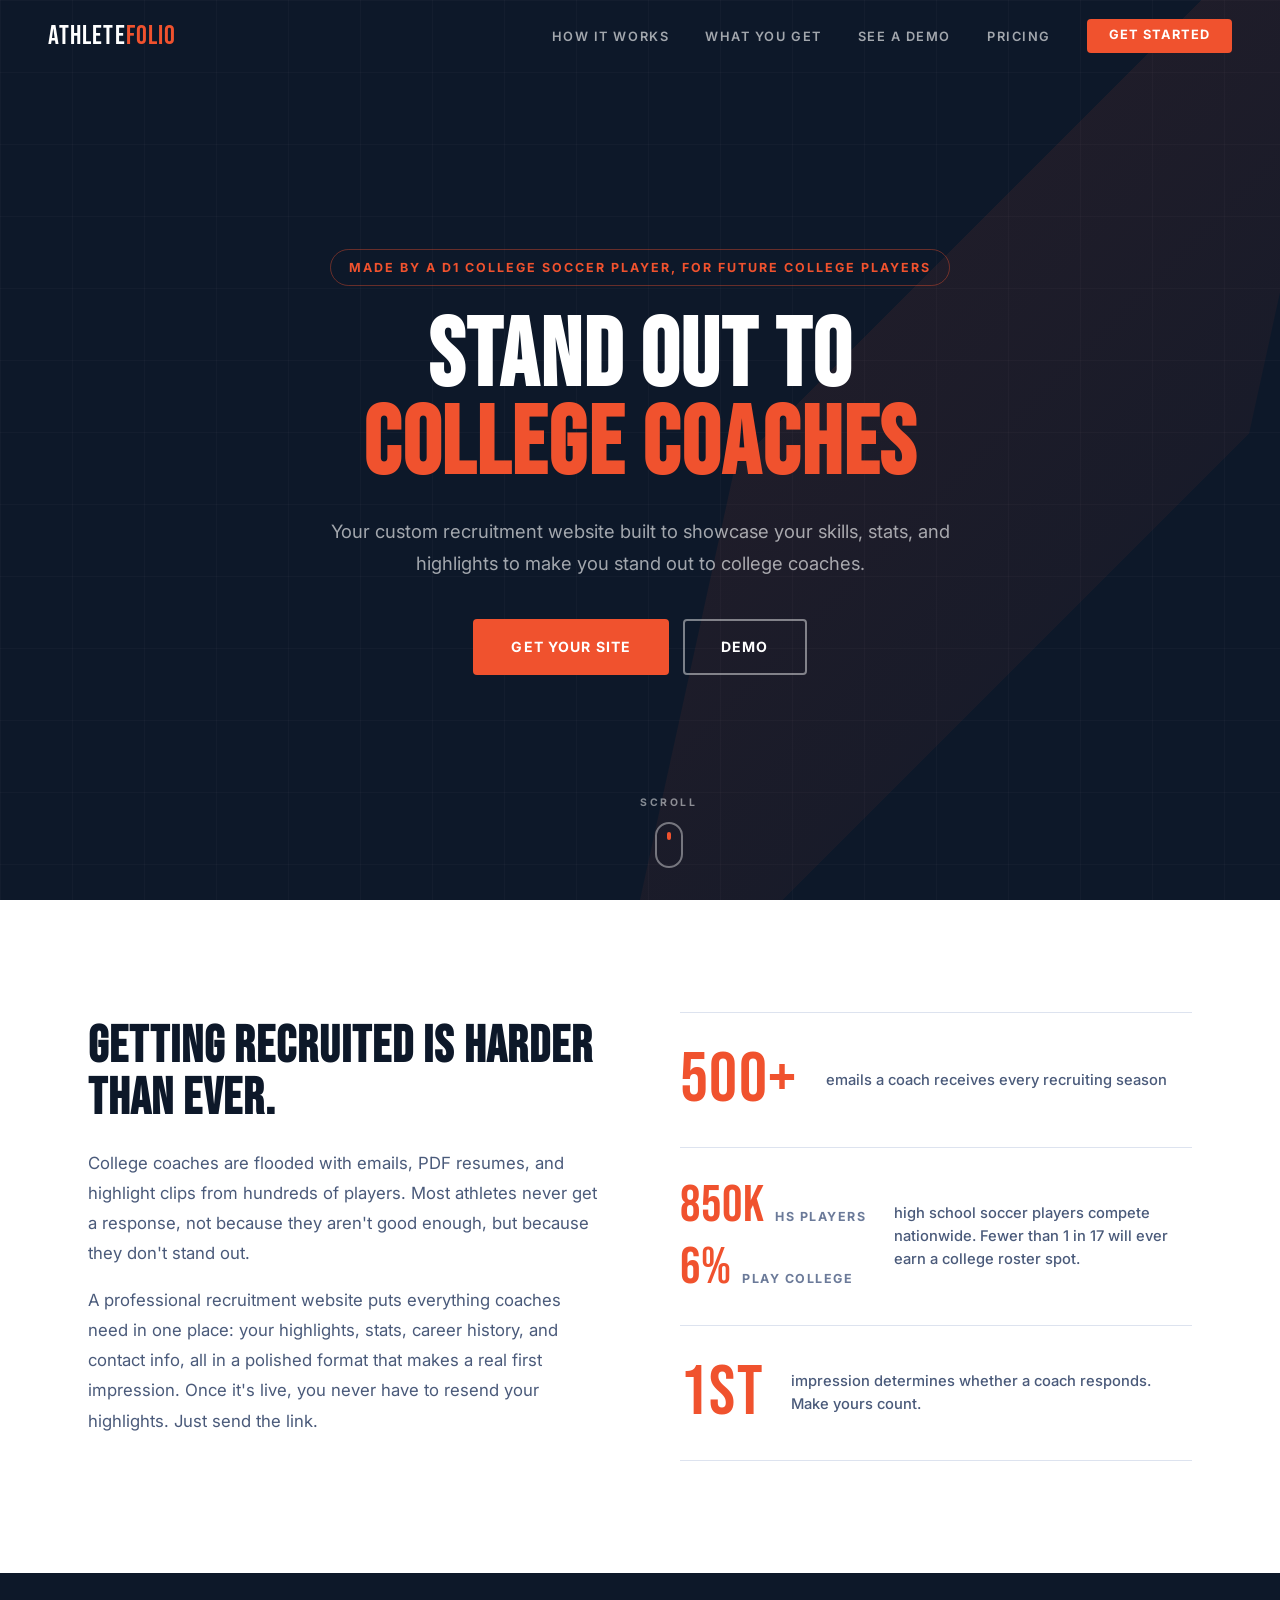
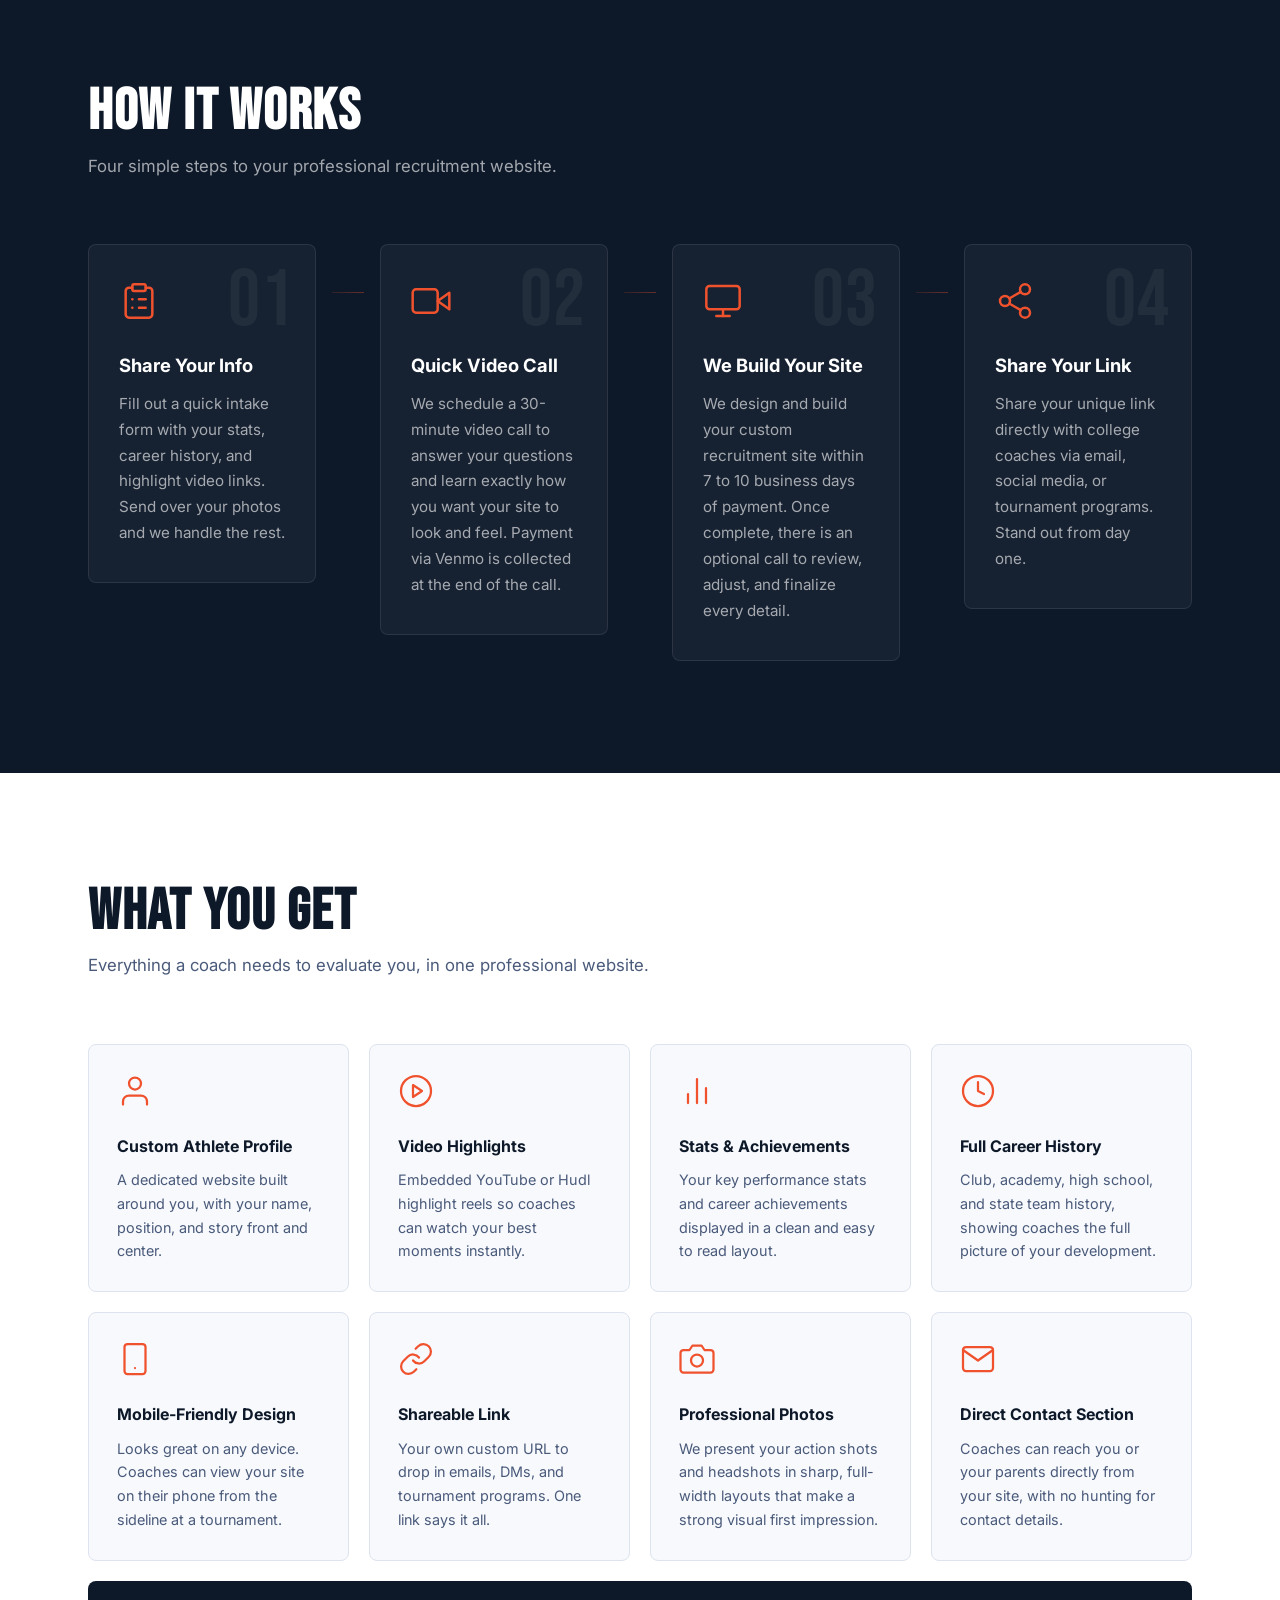
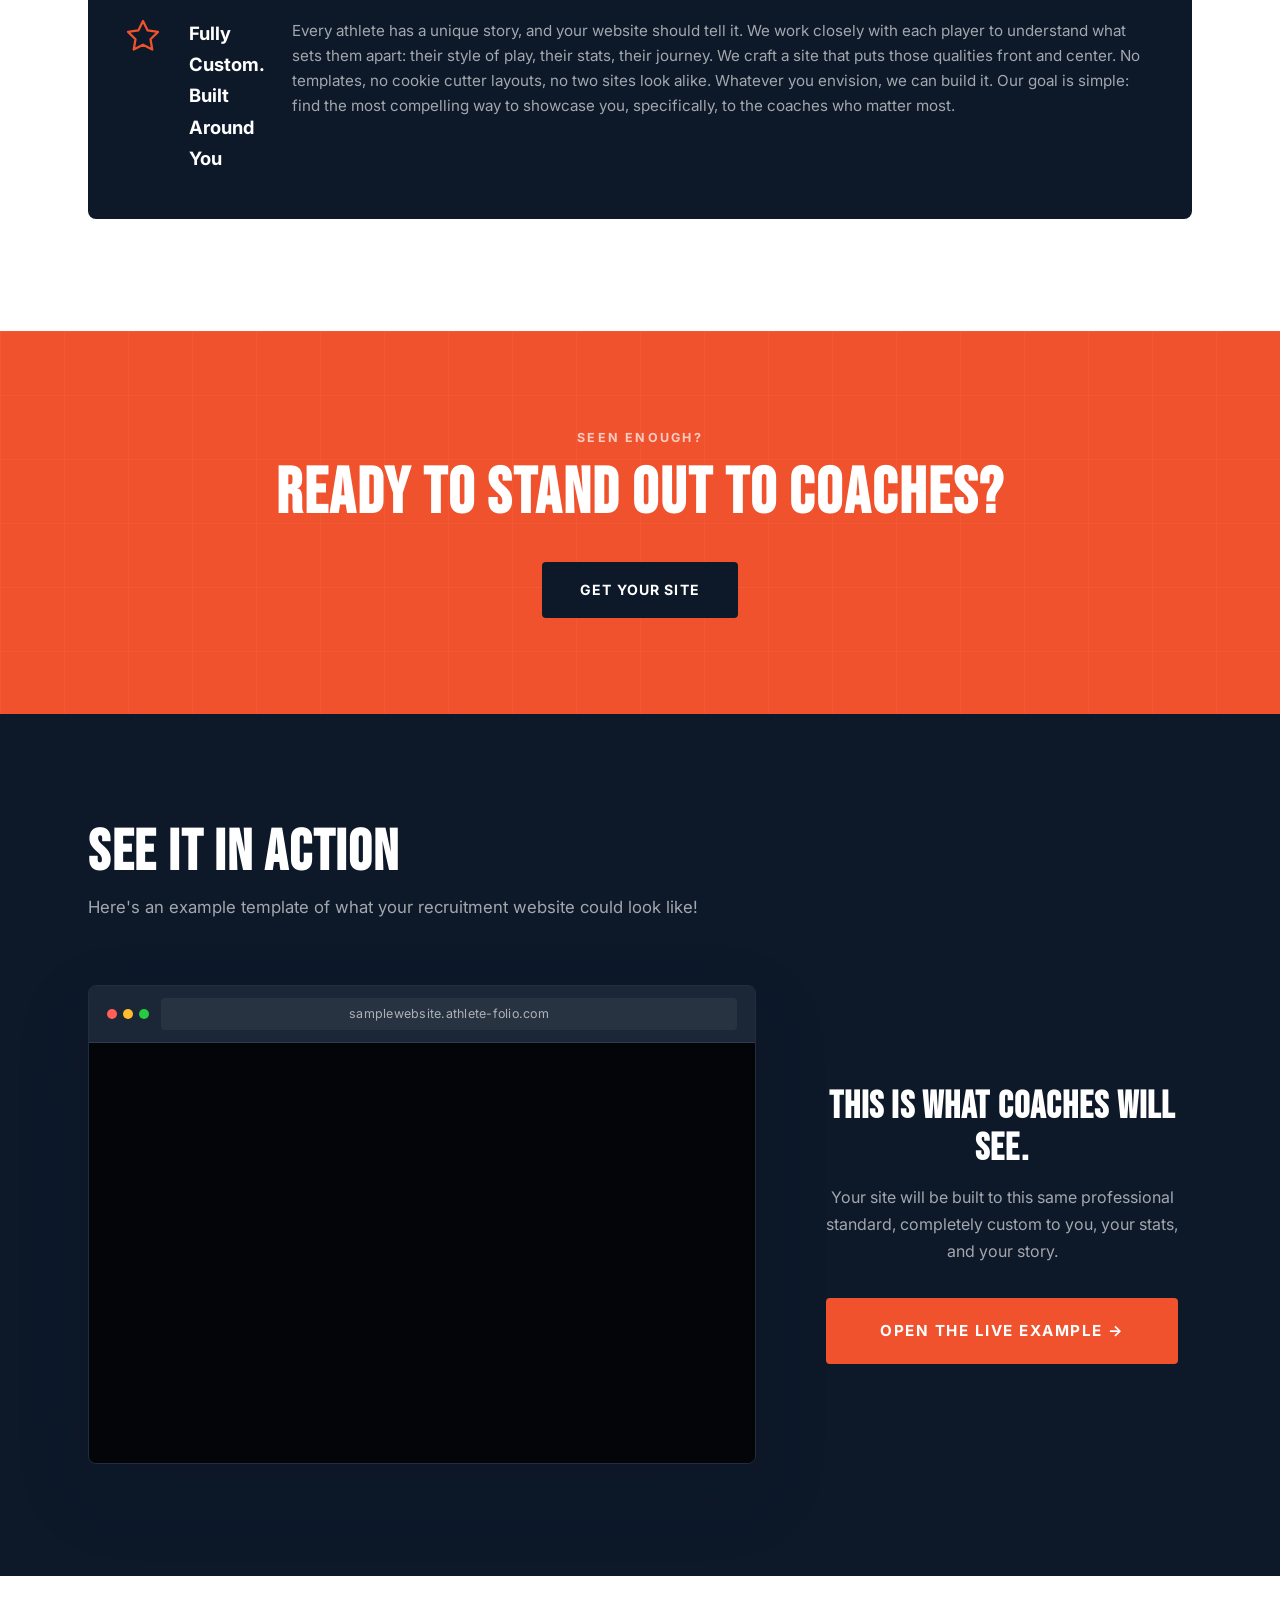
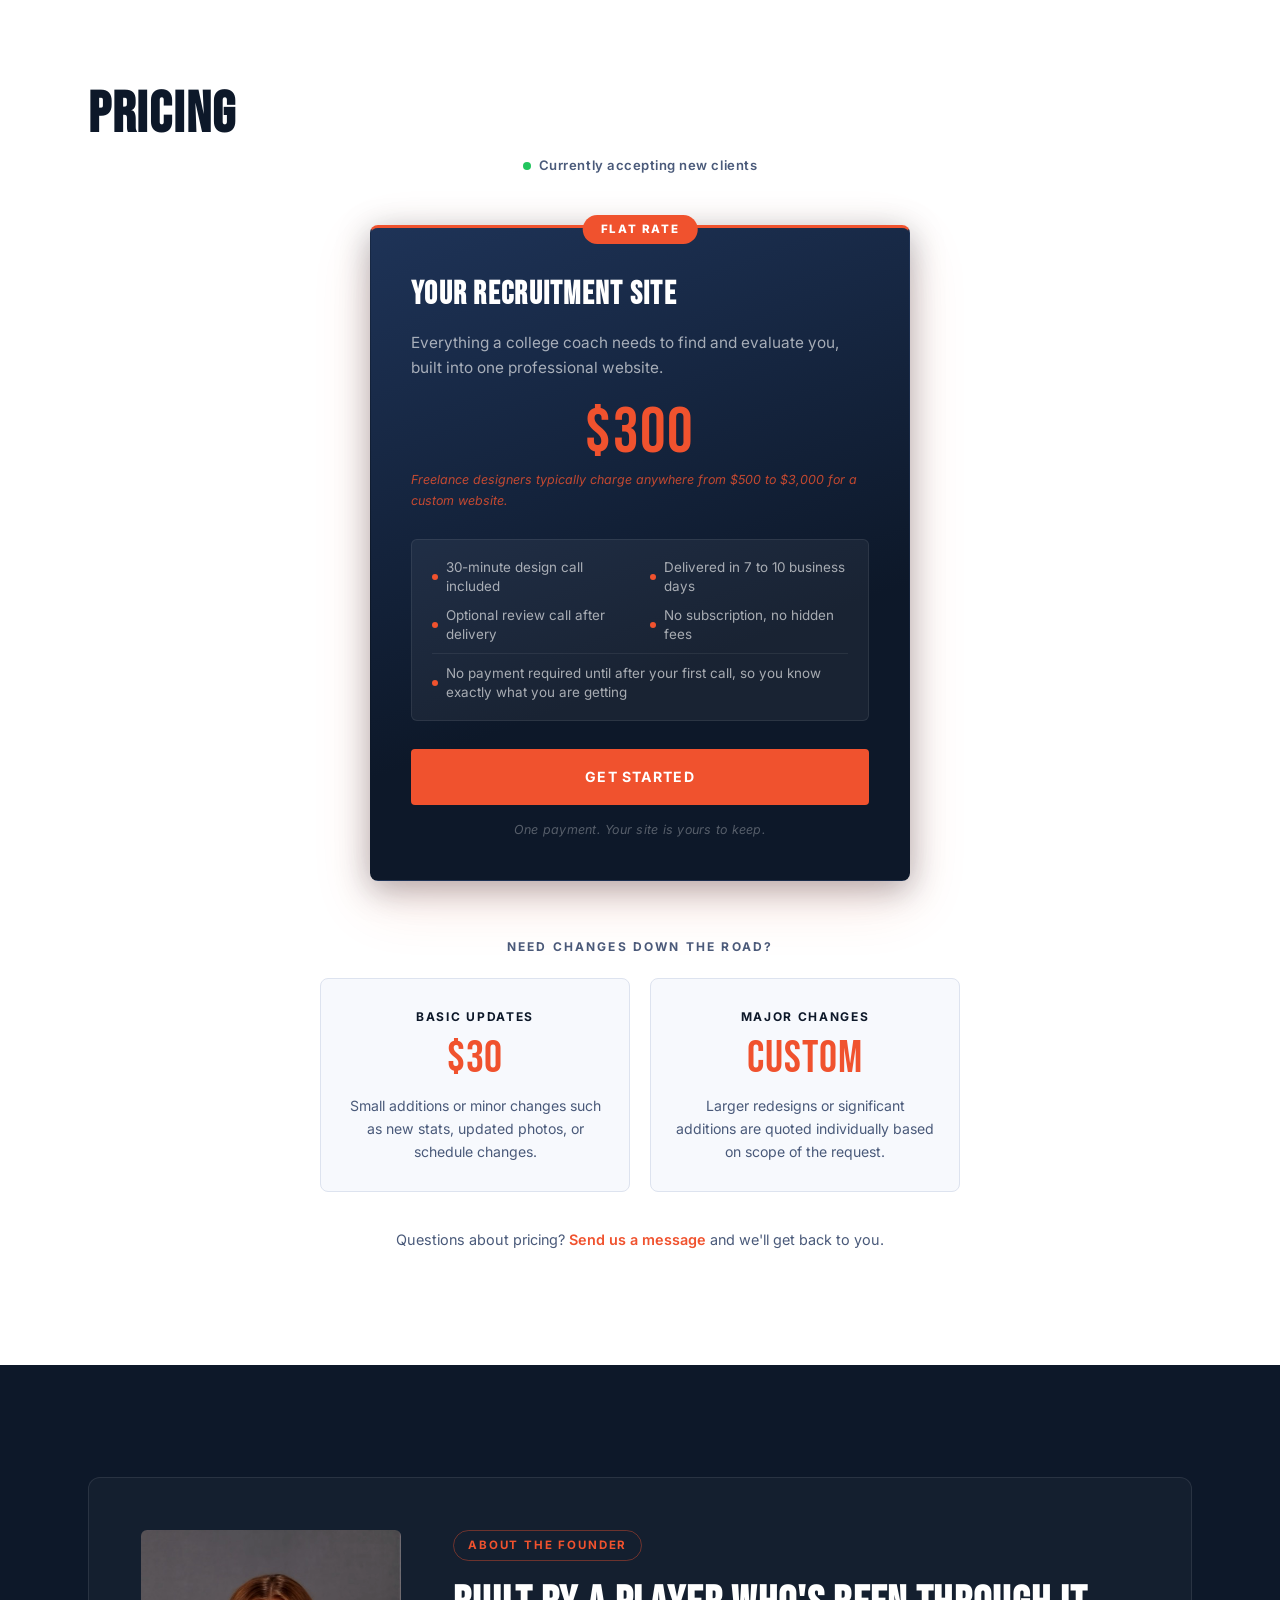
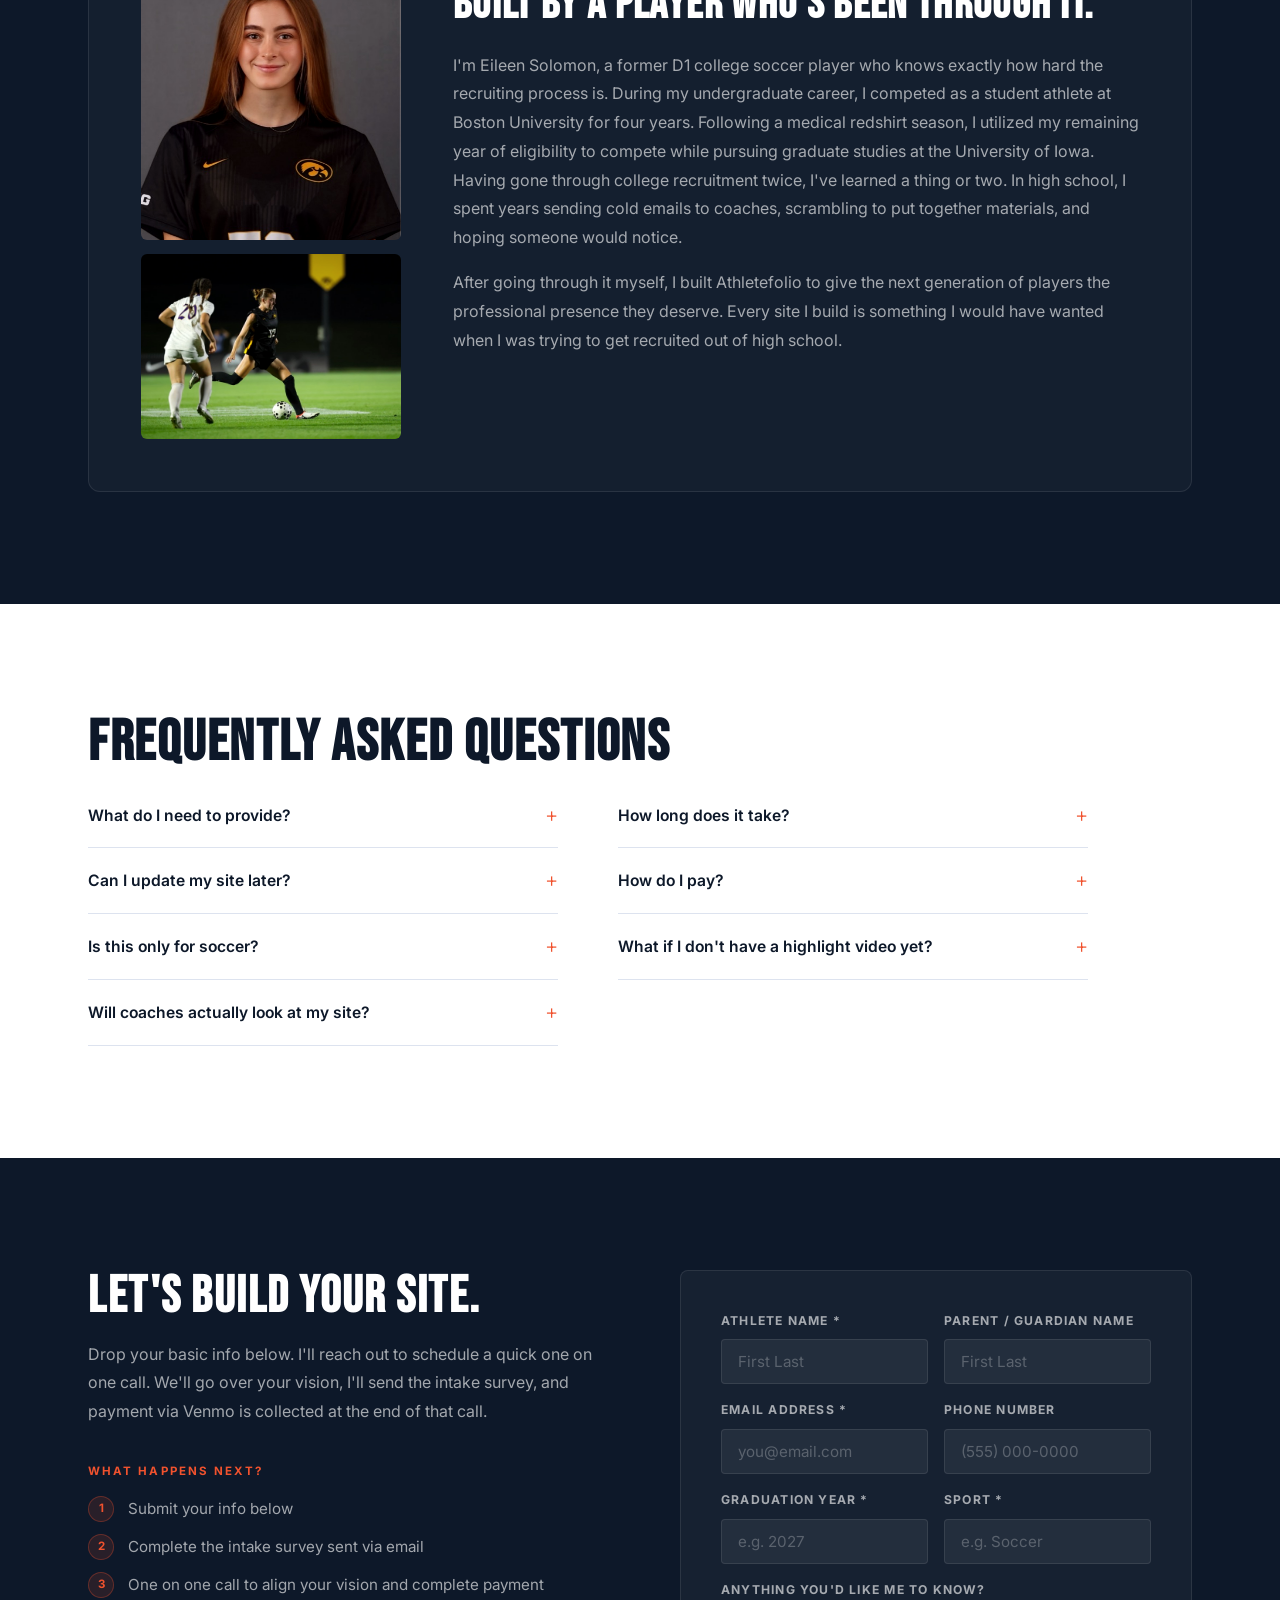
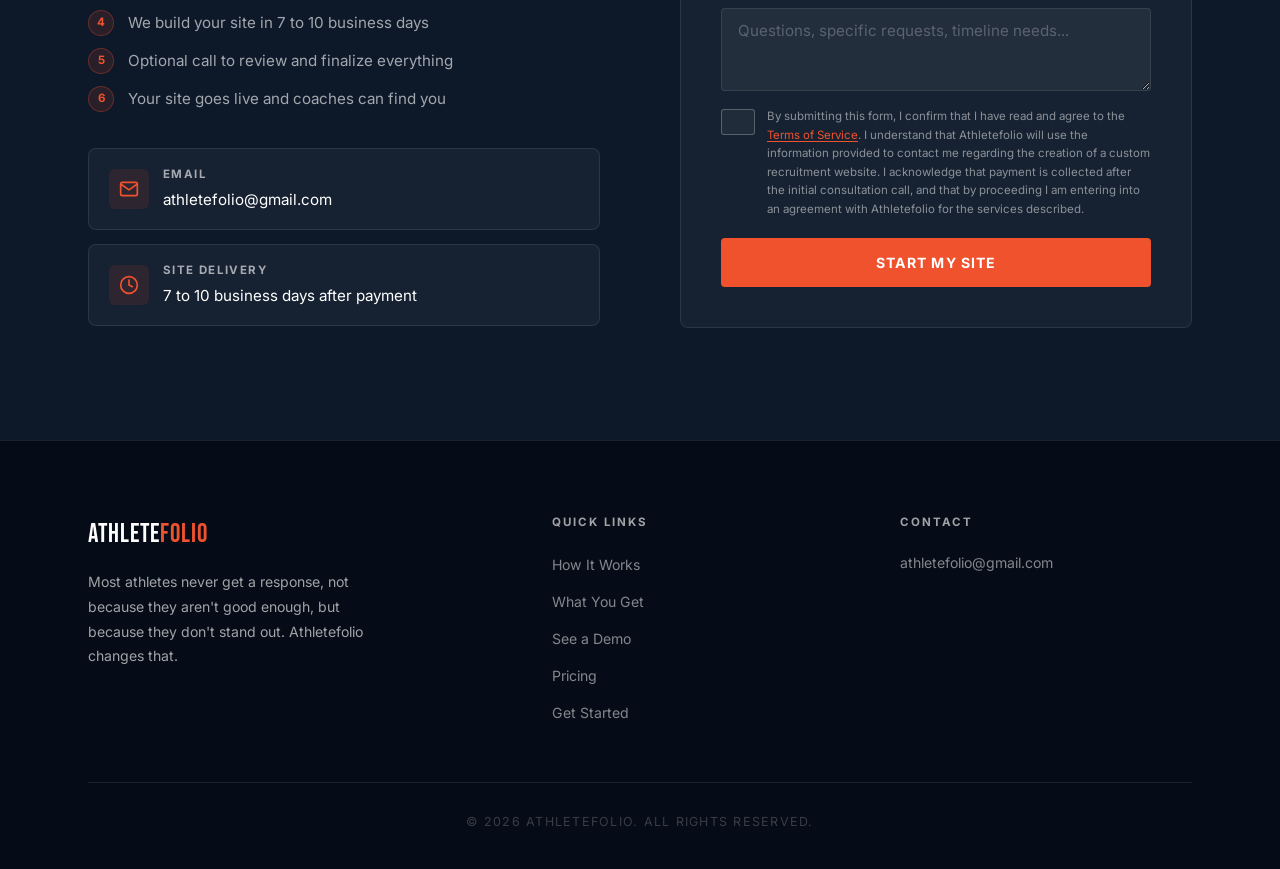
==== commit 587d447a: "Update college stat: 850K players / 6% make it, fewer than 1 in 17 Co-Authored-By: Claude Sonnet 4.6" ====
--- a/index.html
+++ b/index.html
@@ -77,16 +77,15 @@
                 <div class="problem-stat">
                     <div class="stat-dual">
                         <div class="stat-dual-item">
-                            <div class="stat-big">7.1%</div>
-                            <div class="stat-gender">Boys</div>
-                        </div>
-                        <div class="stat-dual-divider"></div>
+                            <div class="stat-big">850K</div>
+                            <div class="stat-gender">HS Players</div>
+                        </div>
                         <div class="stat-dual-item">
-                            <div class="stat-big">8.6%</div>
-                            <div class="stat-gender">Girls</div>
-                        </div>
-                    </div>
-                    <div class="stat-label">of high school soccer players who earn a college roster spot</div>
+                            <div class="stat-big">6%</div>
+                            <div class="stat-gender">Play College</div>
+                        </div>
+                    </div>
+                    <div class="stat-label">high school soccer players compete nationwide. Fewer than 1 in 17 will ever earn a college roster spot.</div>
                 </div>
                 <div class="problem-stat">
                     <div class="stat-big">1st</div>
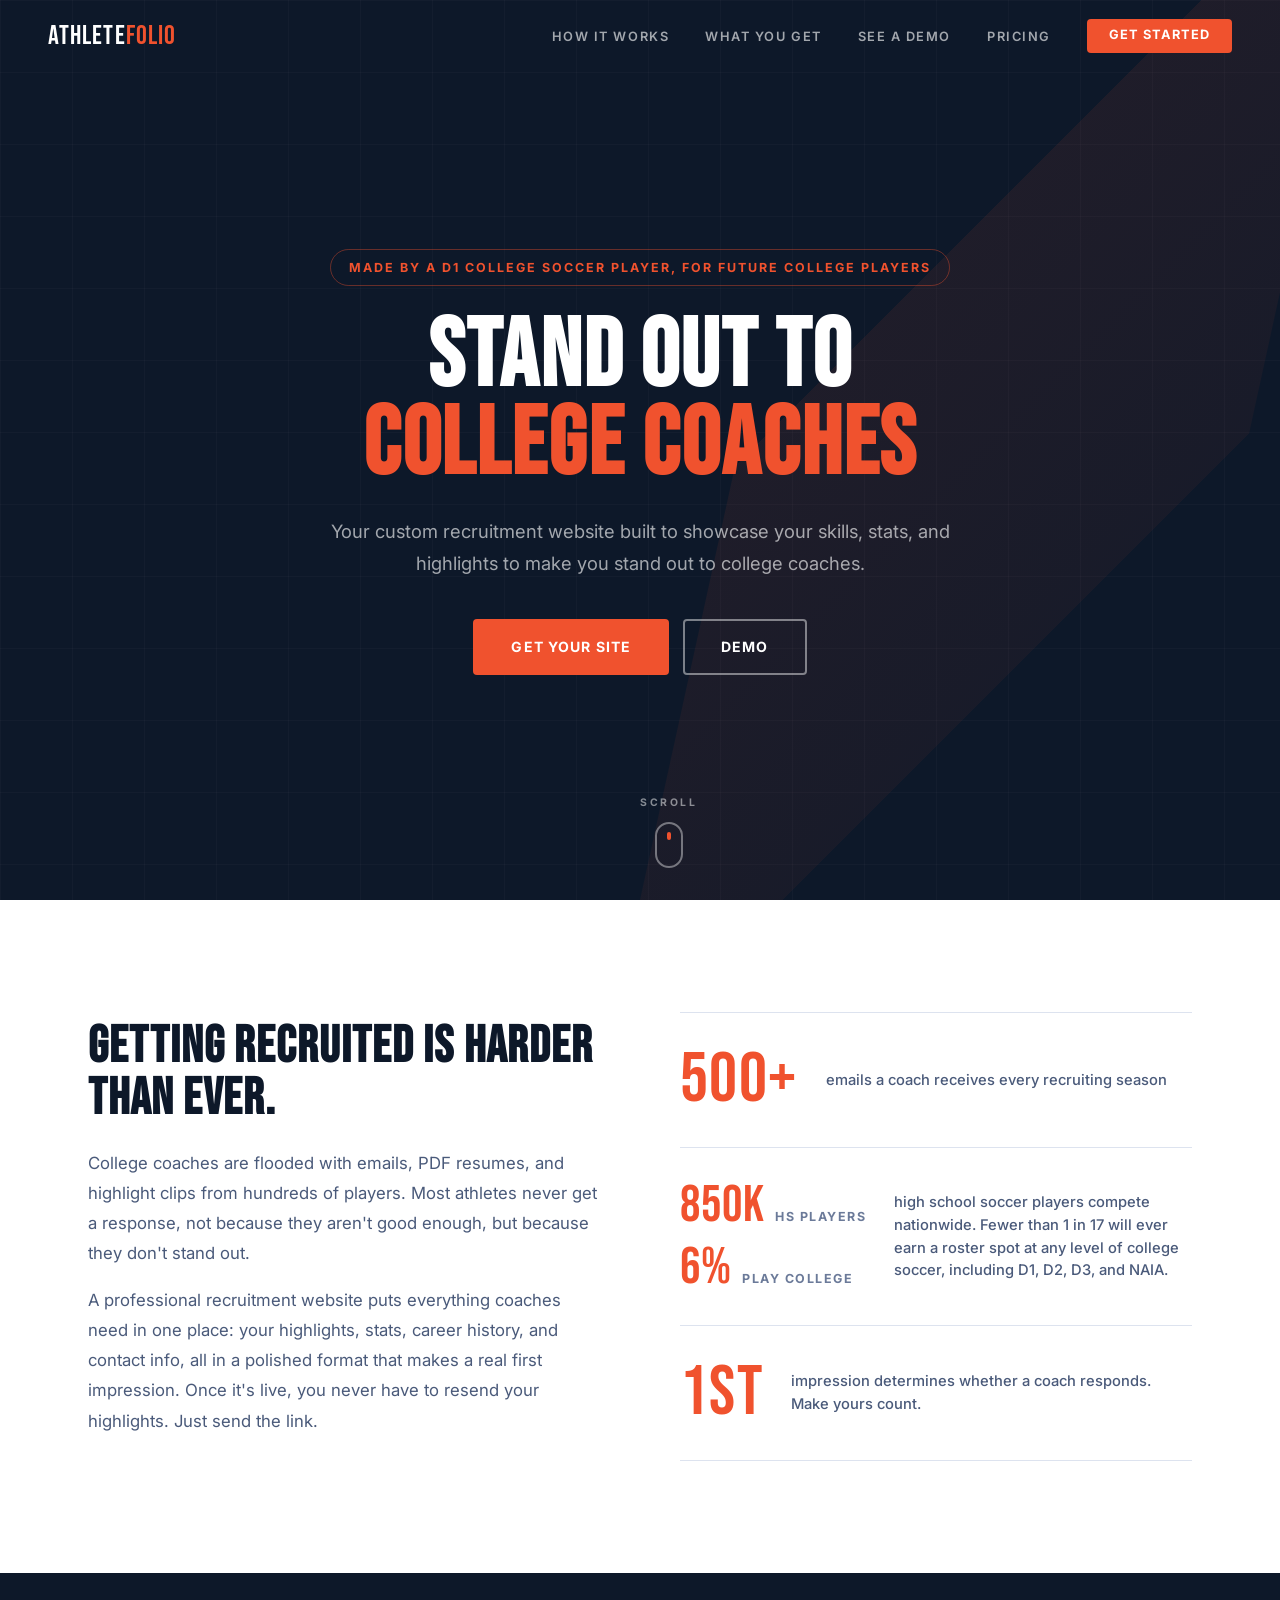
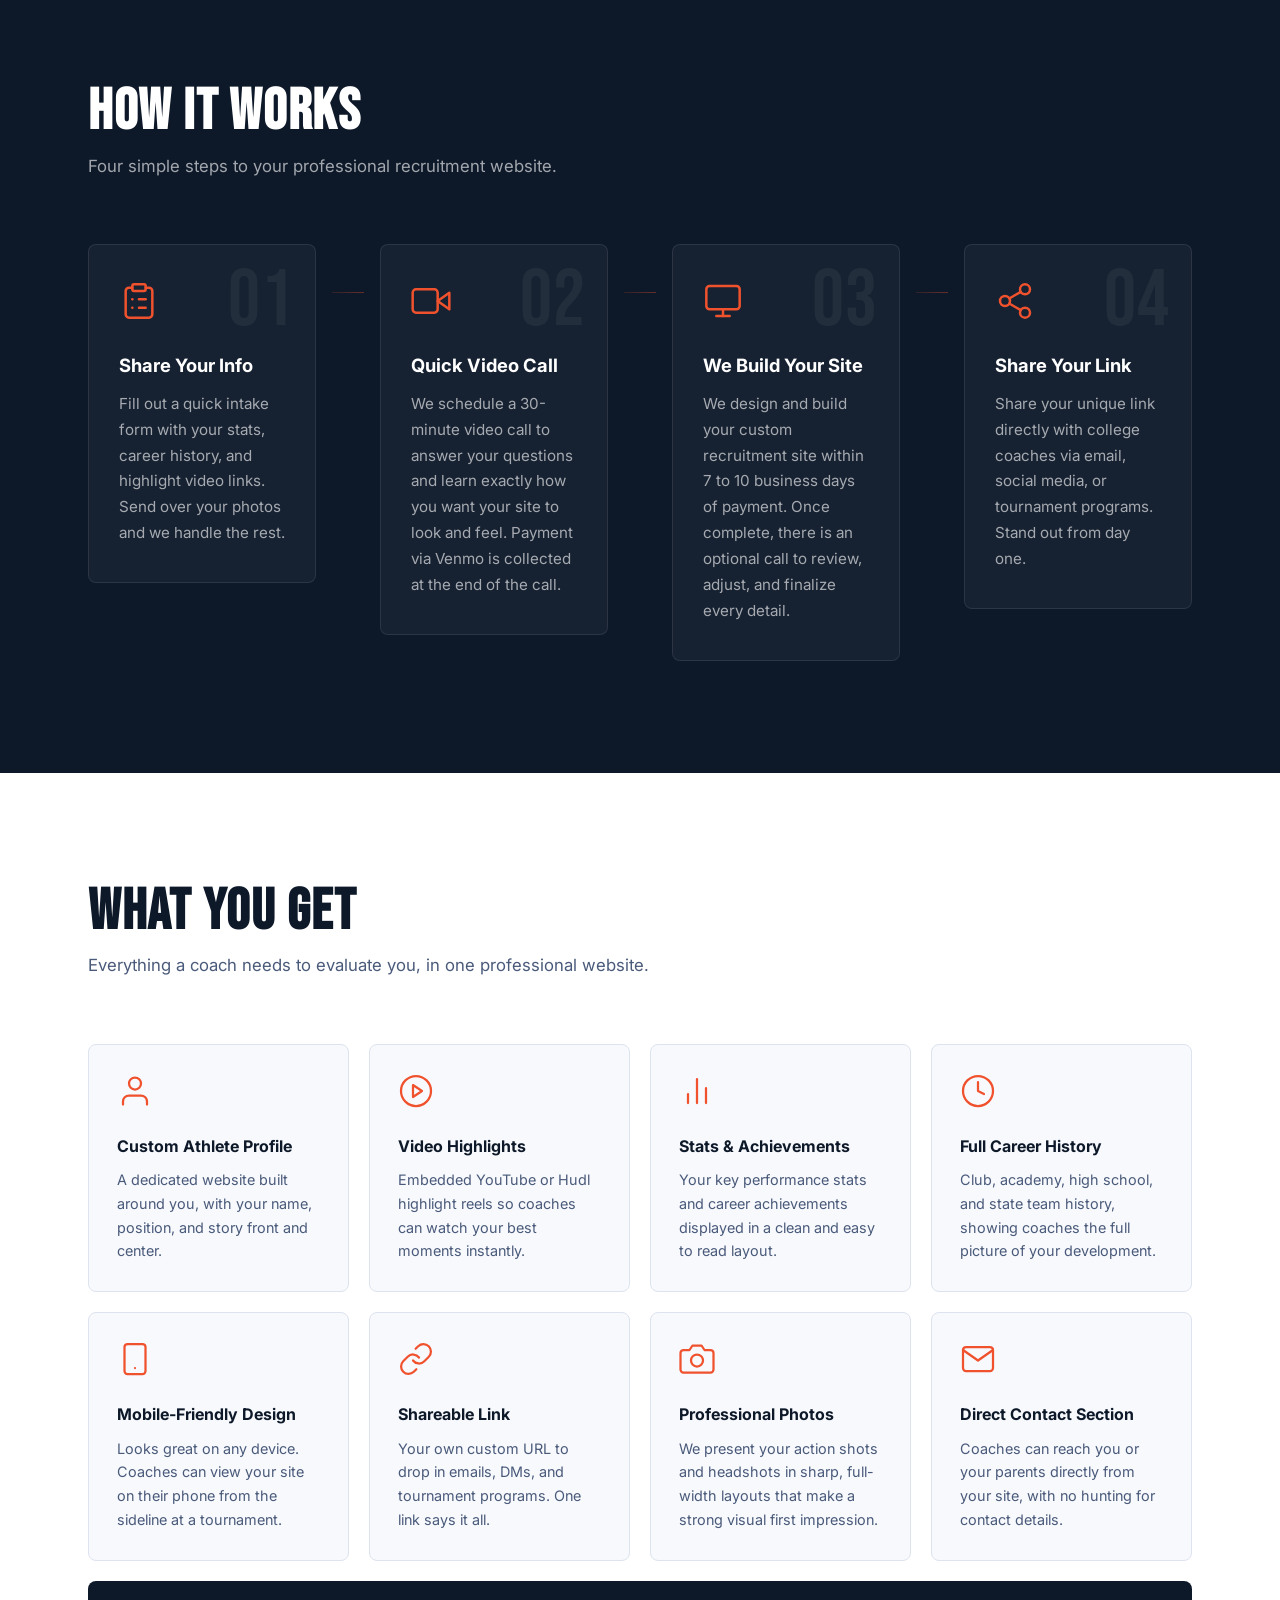
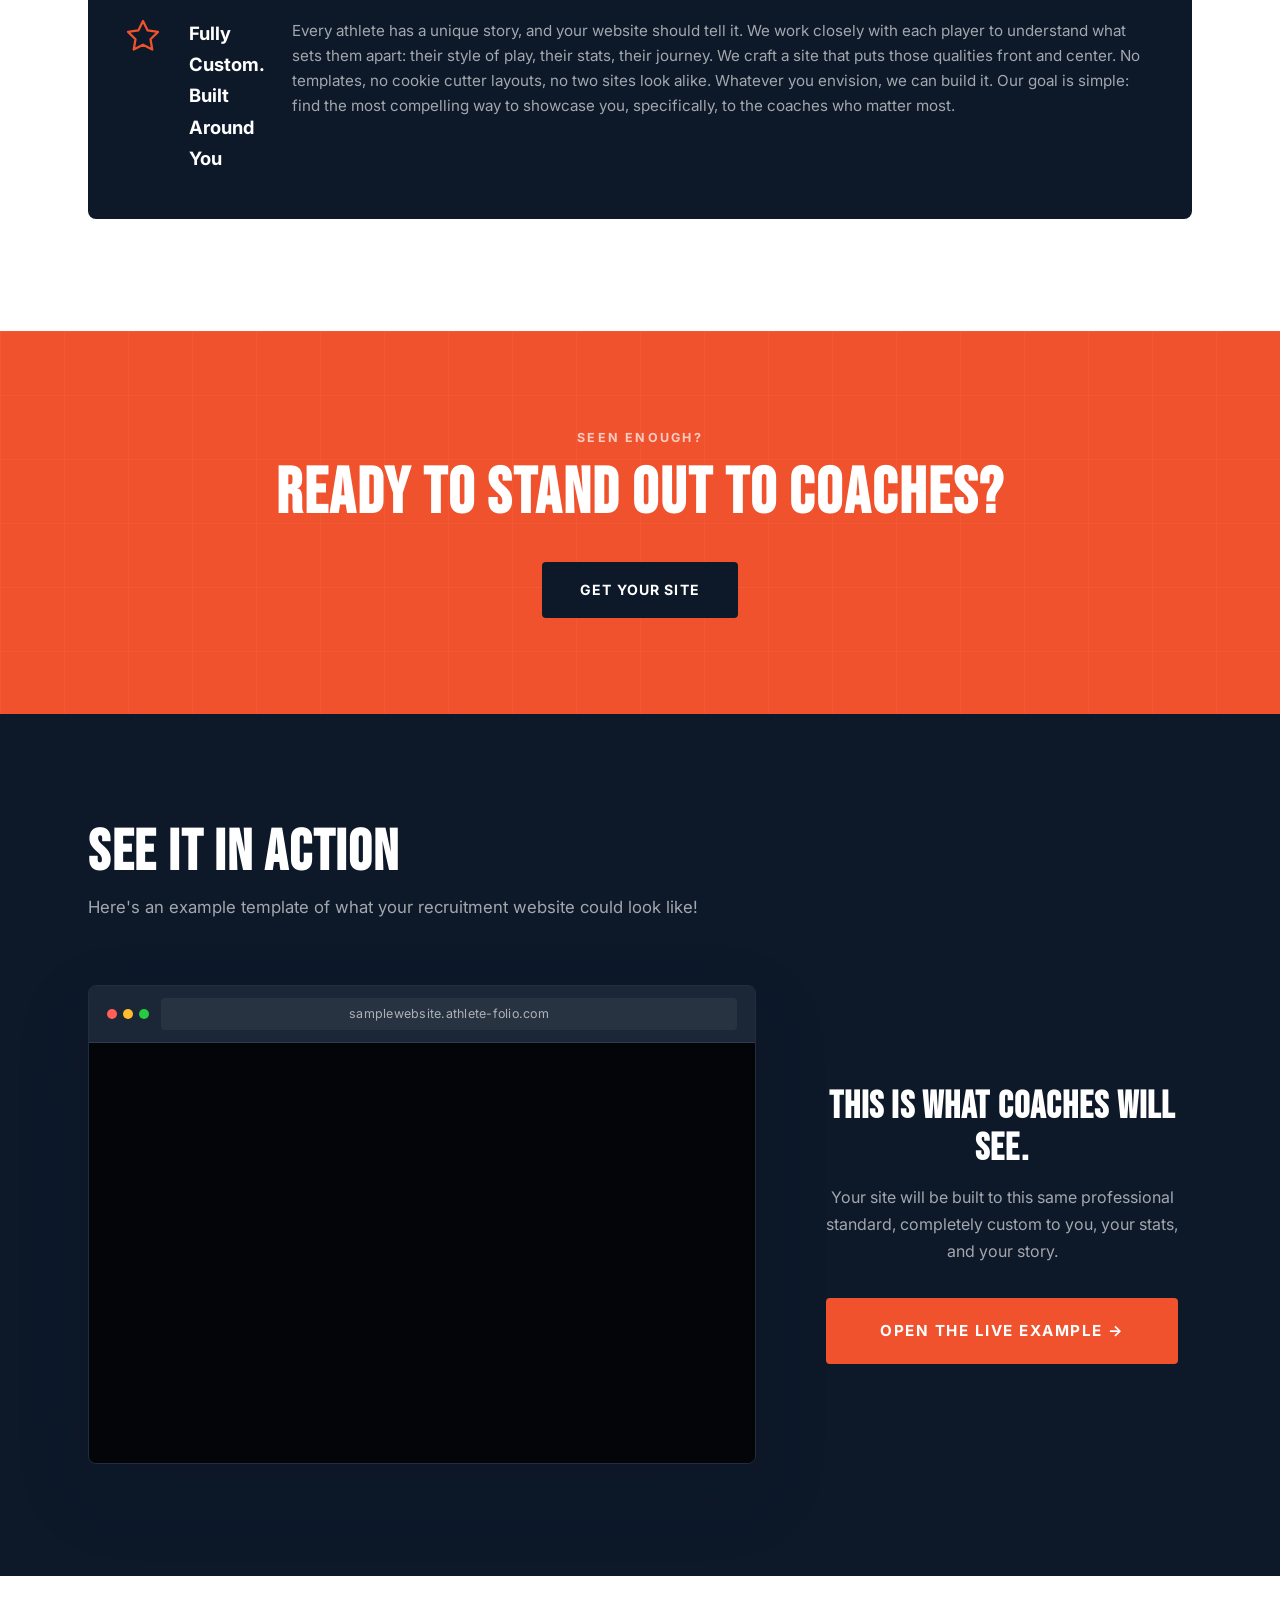
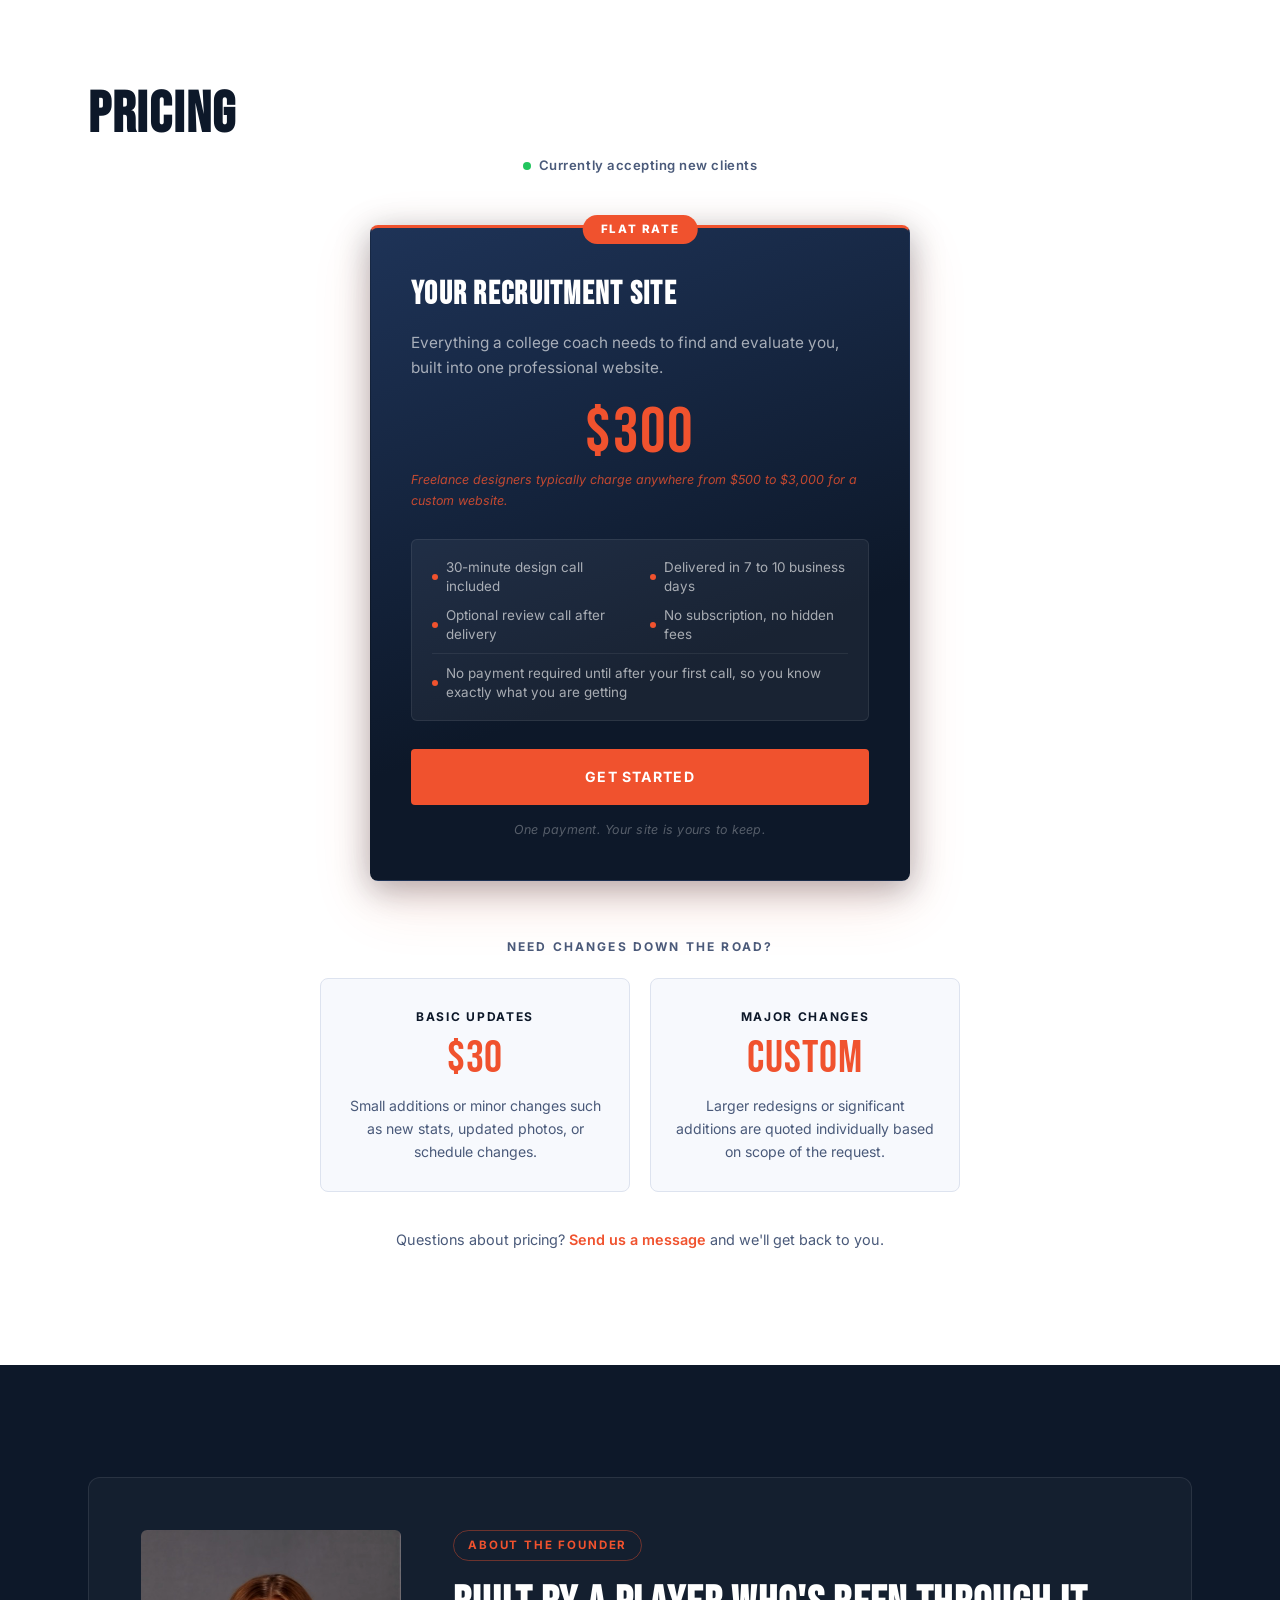
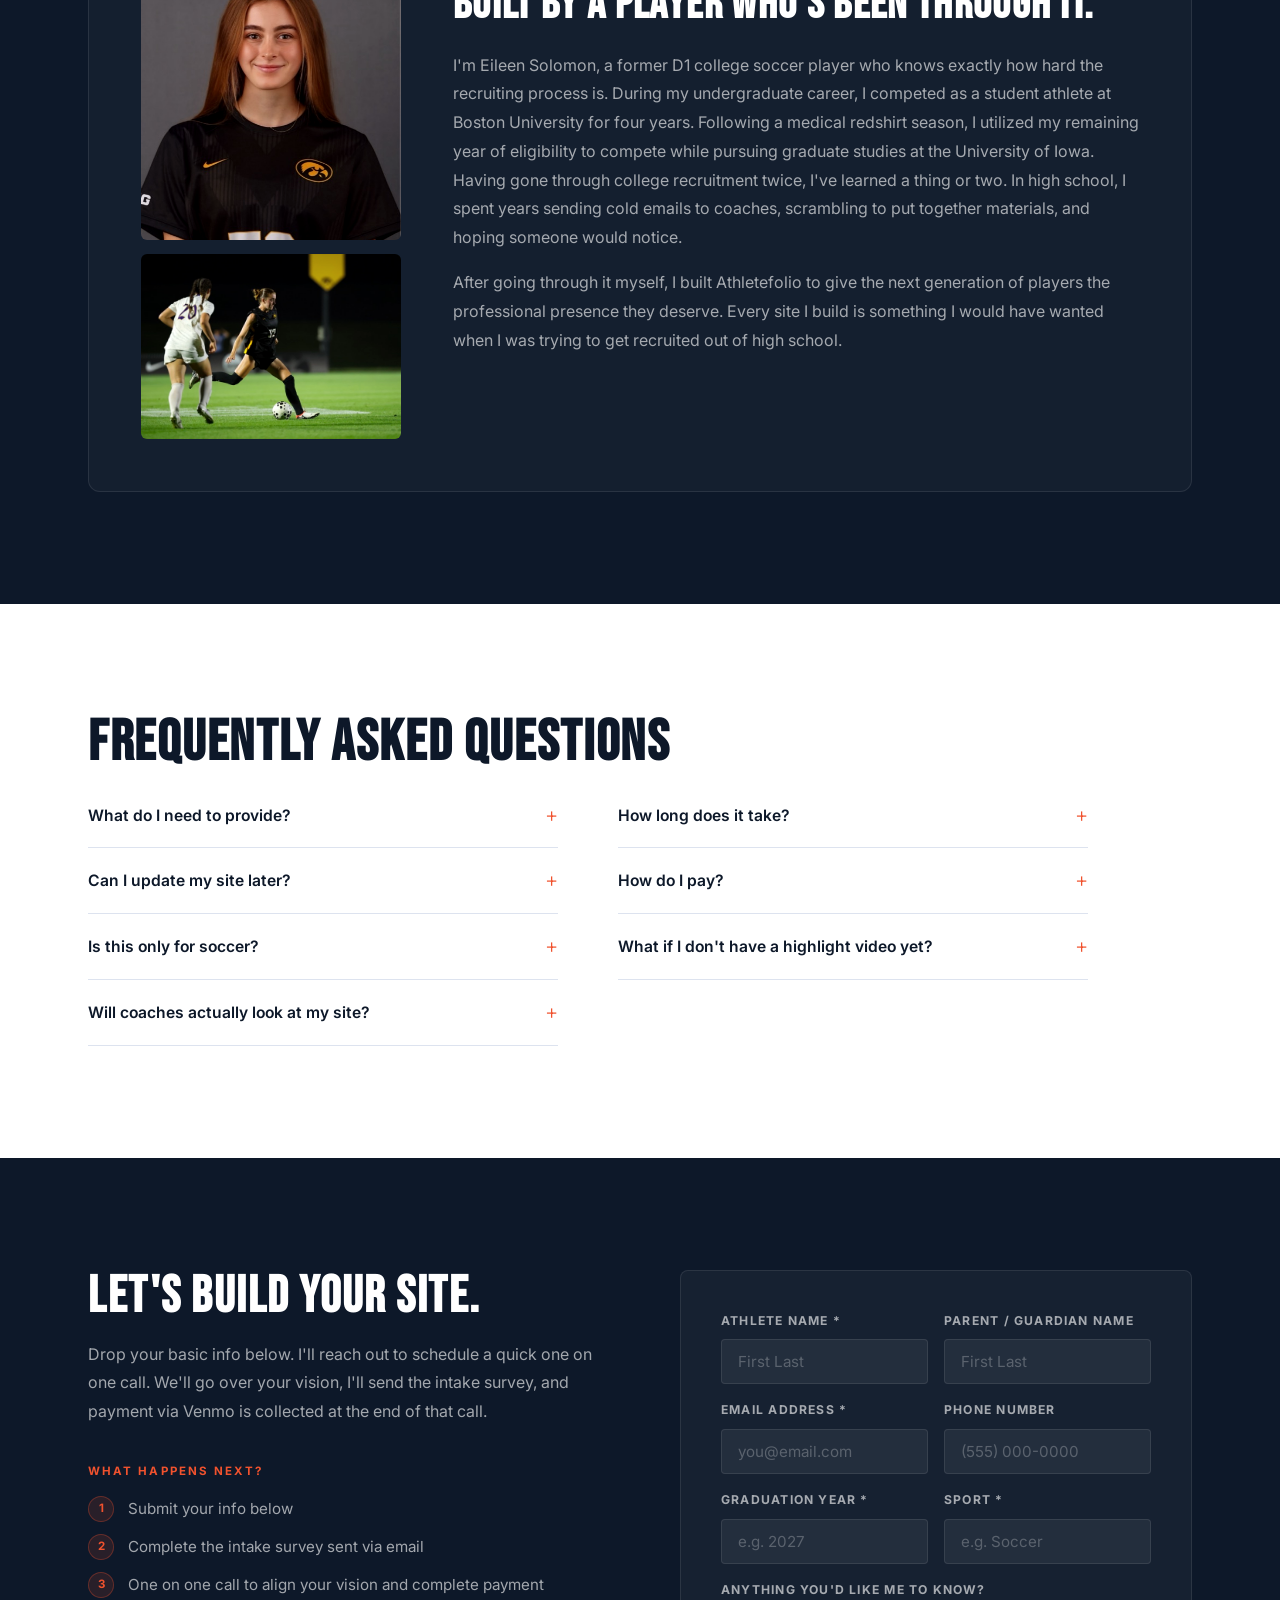
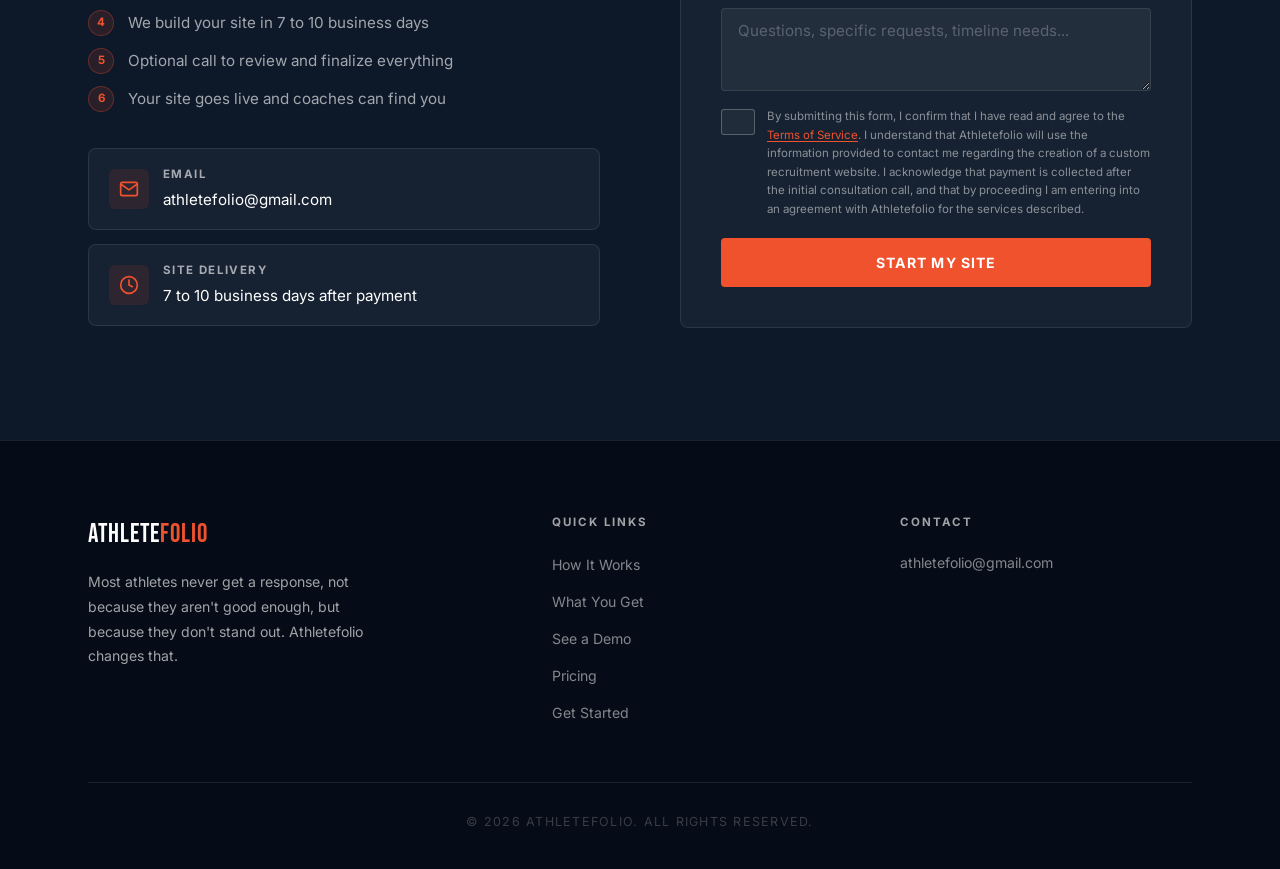
==== commit 723d325a: "Clarify college stat includes all levels: D1, D2, D3, NAIA Co-Authored-By: Claude Sonnet 4.6 <norepl" ====
--- a/index.html
+++ b/index.html
@@ -85,7 +85,7 @@
                             <div class="stat-gender">Play College</div>
                         </div>
                     </div>
-                    <div class="stat-label">high school soccer players compete nationwide. Fewer than 1 in 17 will ever earn a college roster spot.</div>
+                    <div class="stat-label">high school soccer players compete nationwide. Fewer than 1 in 17 will ever earn a roster spot at any level of college soccer, including D1, D2, D3, and NAIA.</div>
                 </div>
                 <div class="problem-stat">
                     <div class="stat-big">1st</div>
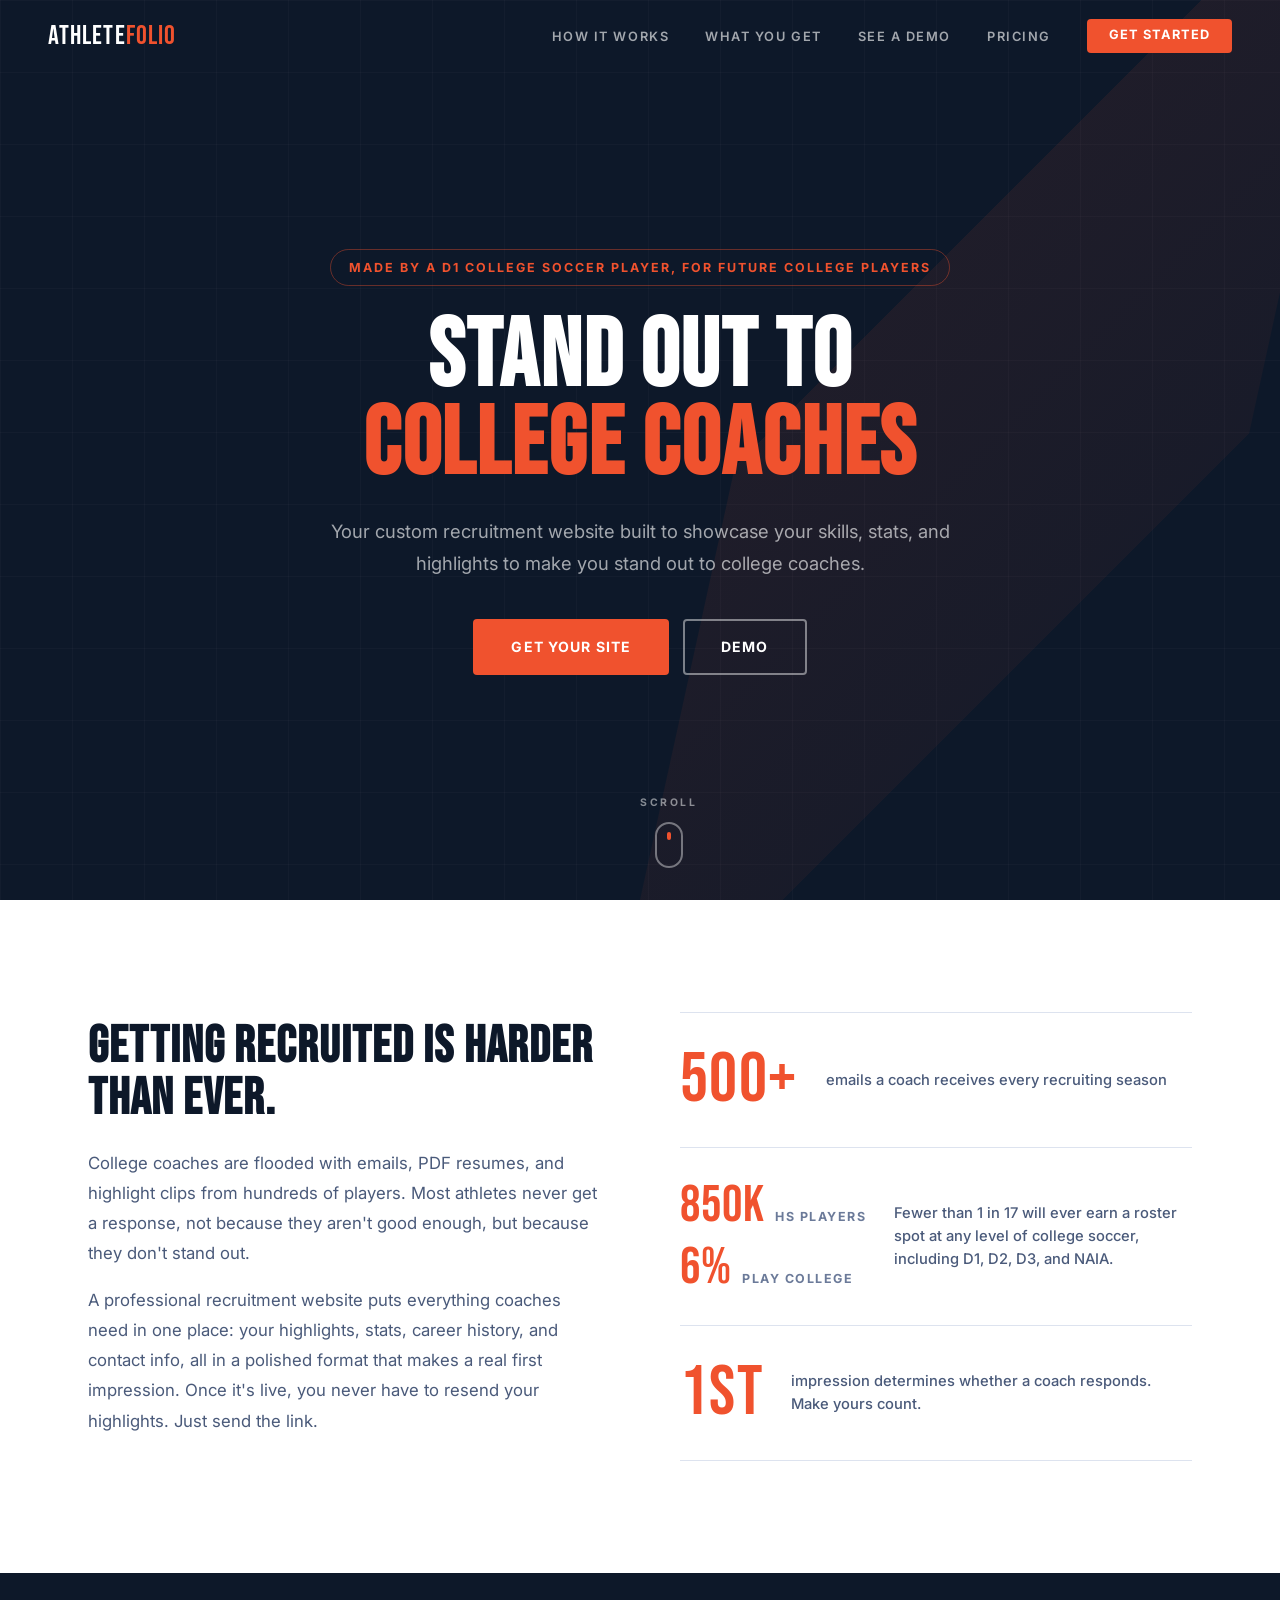
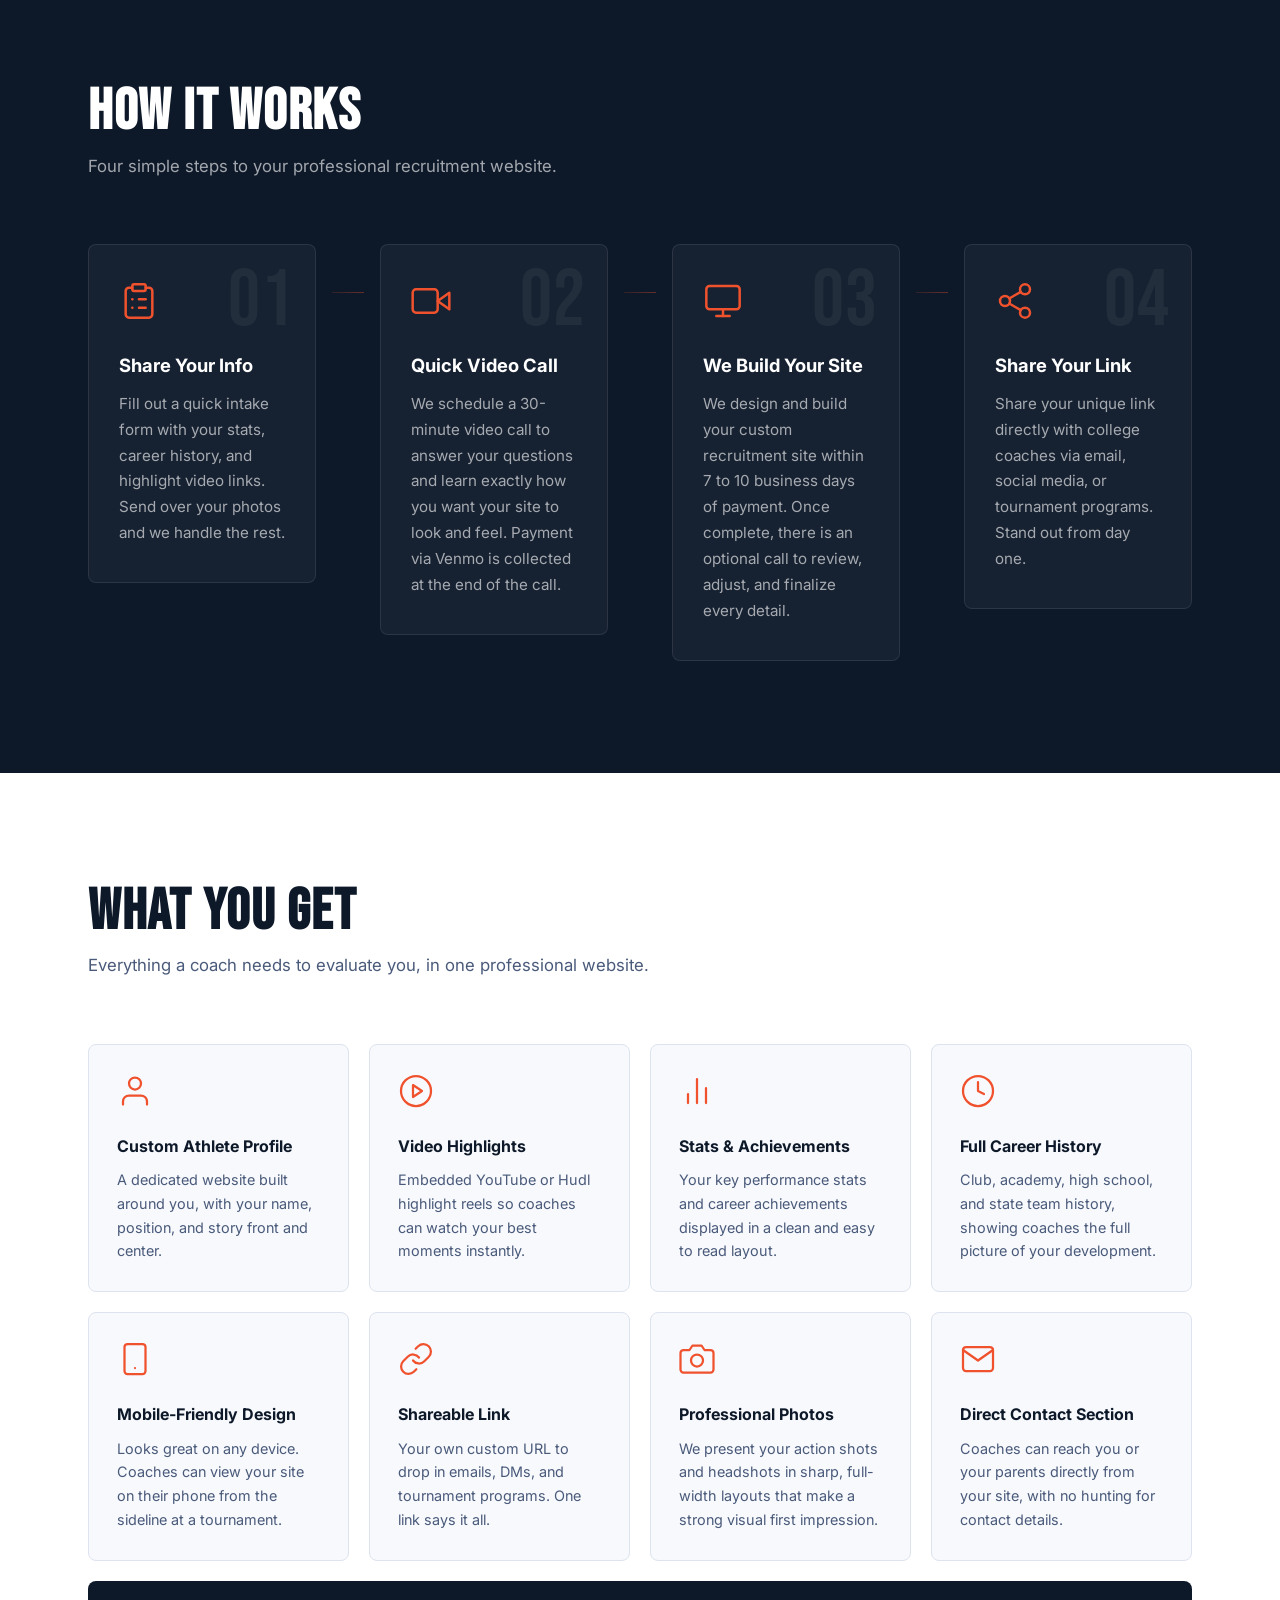
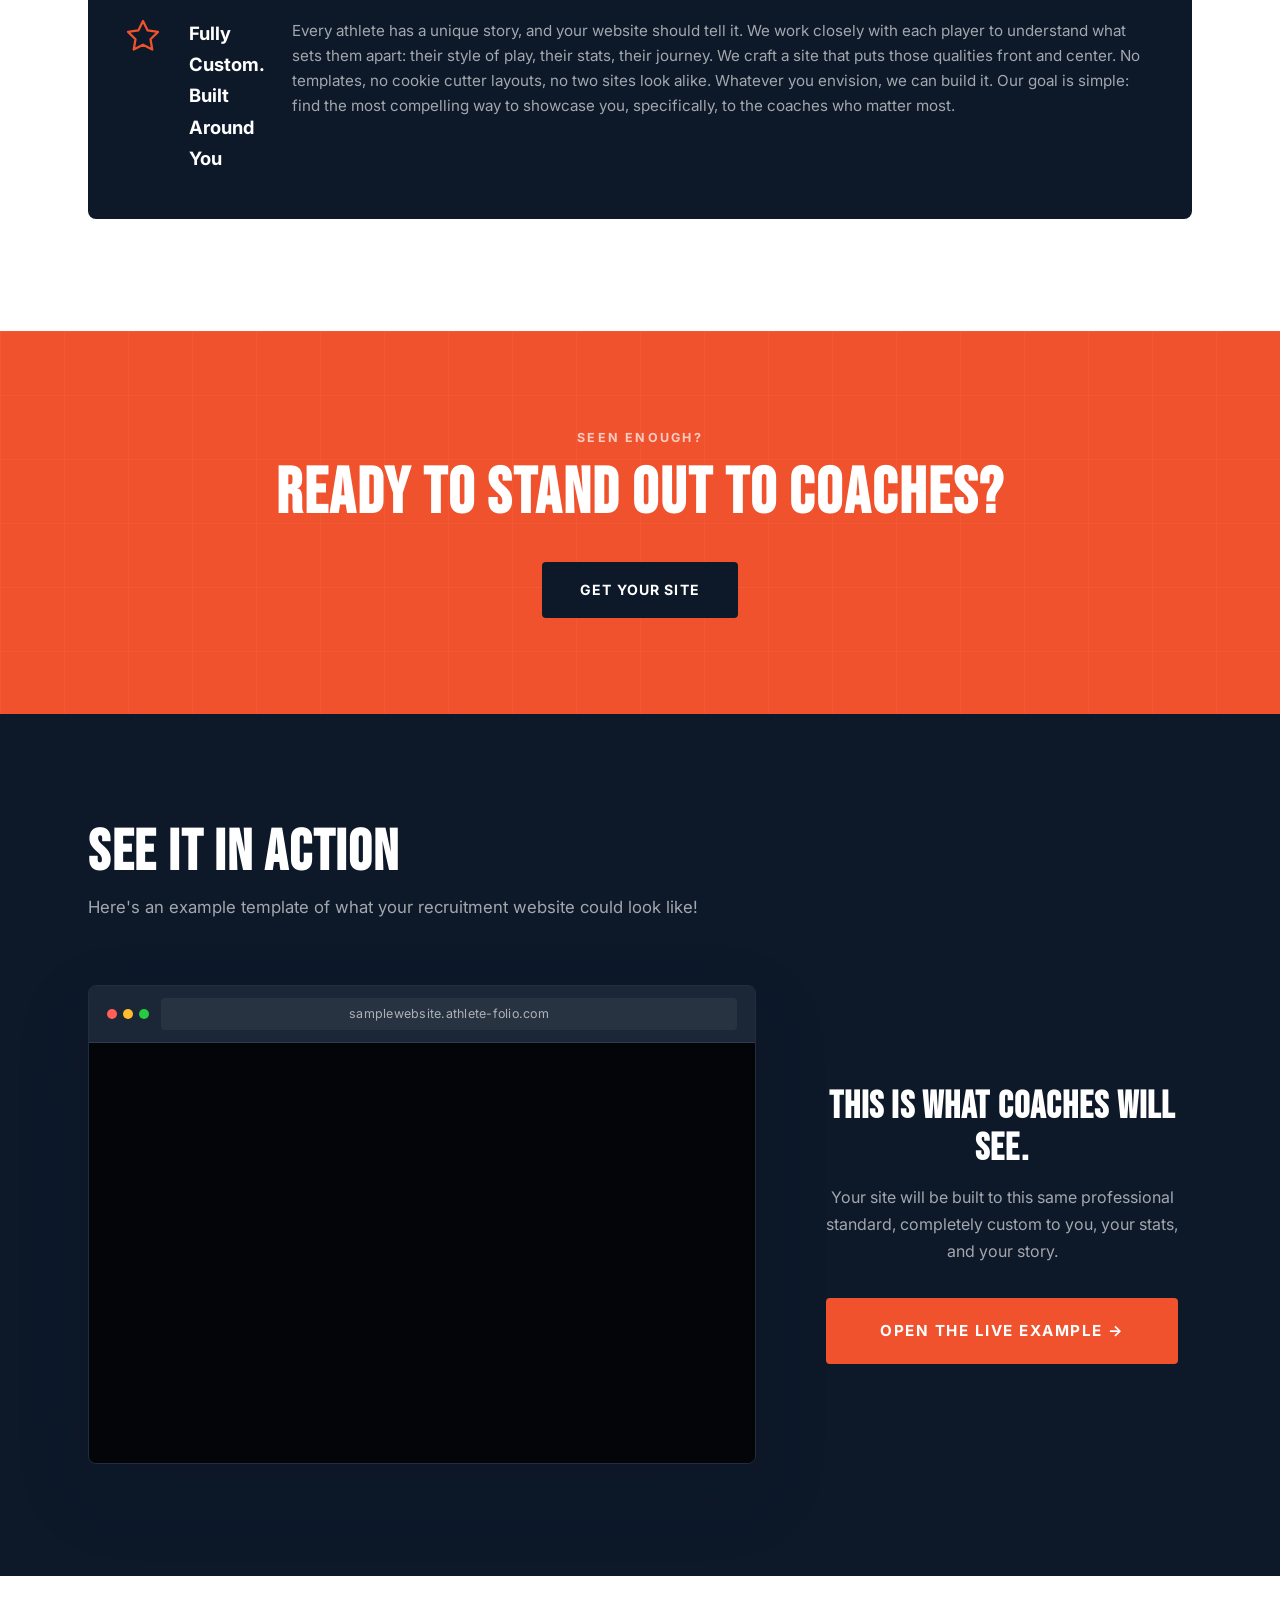
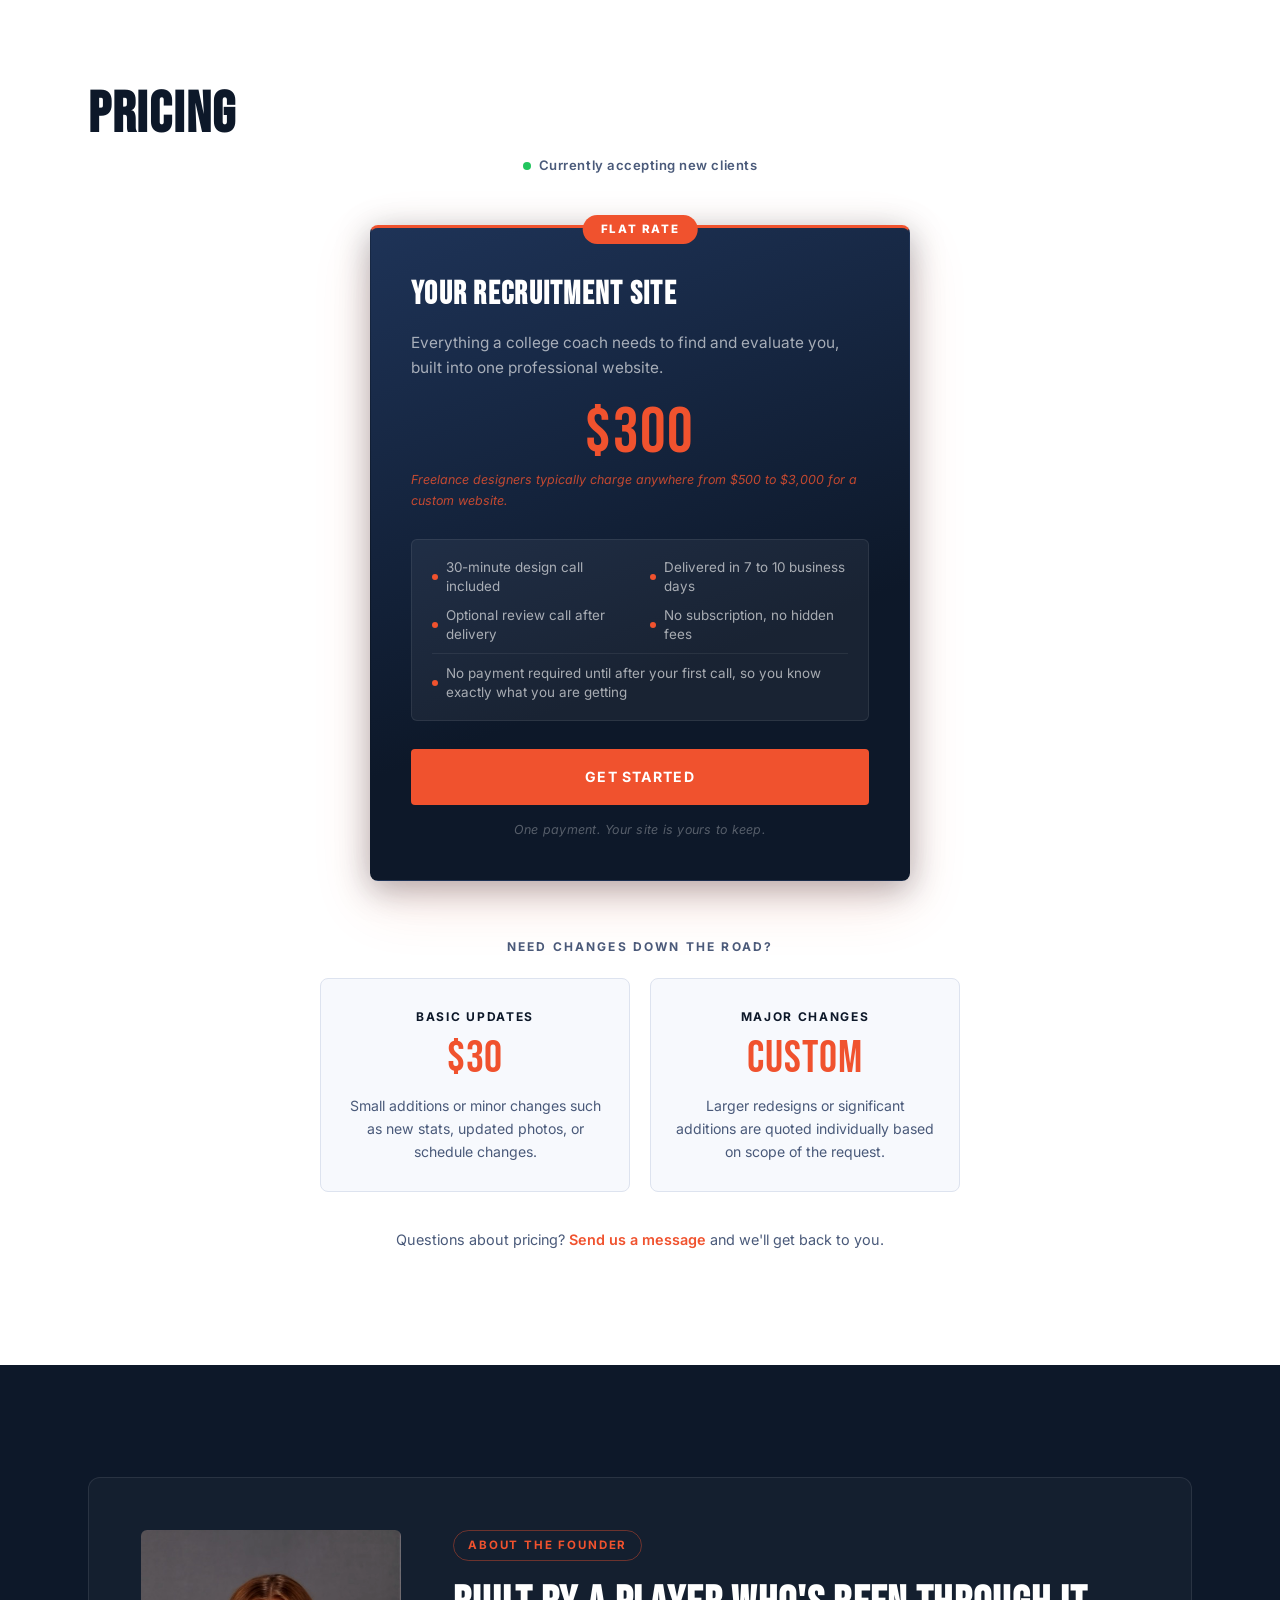
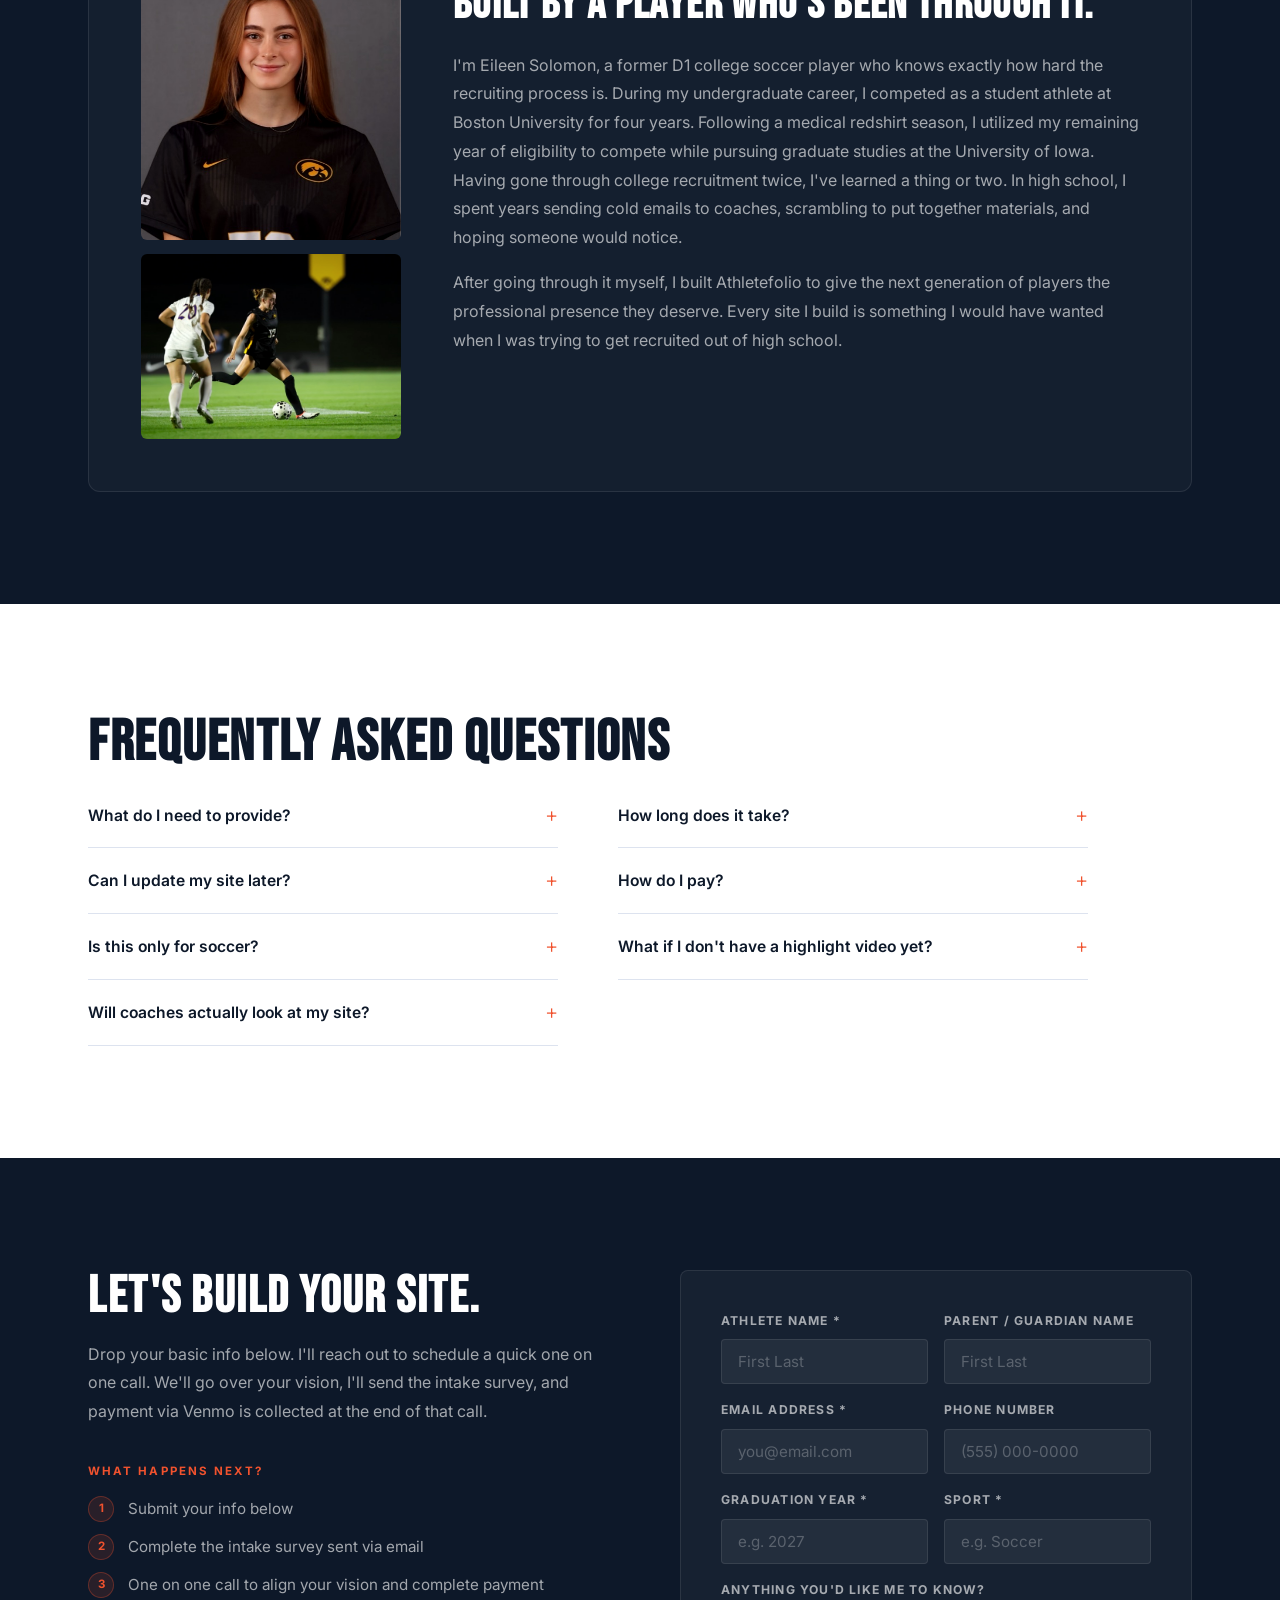
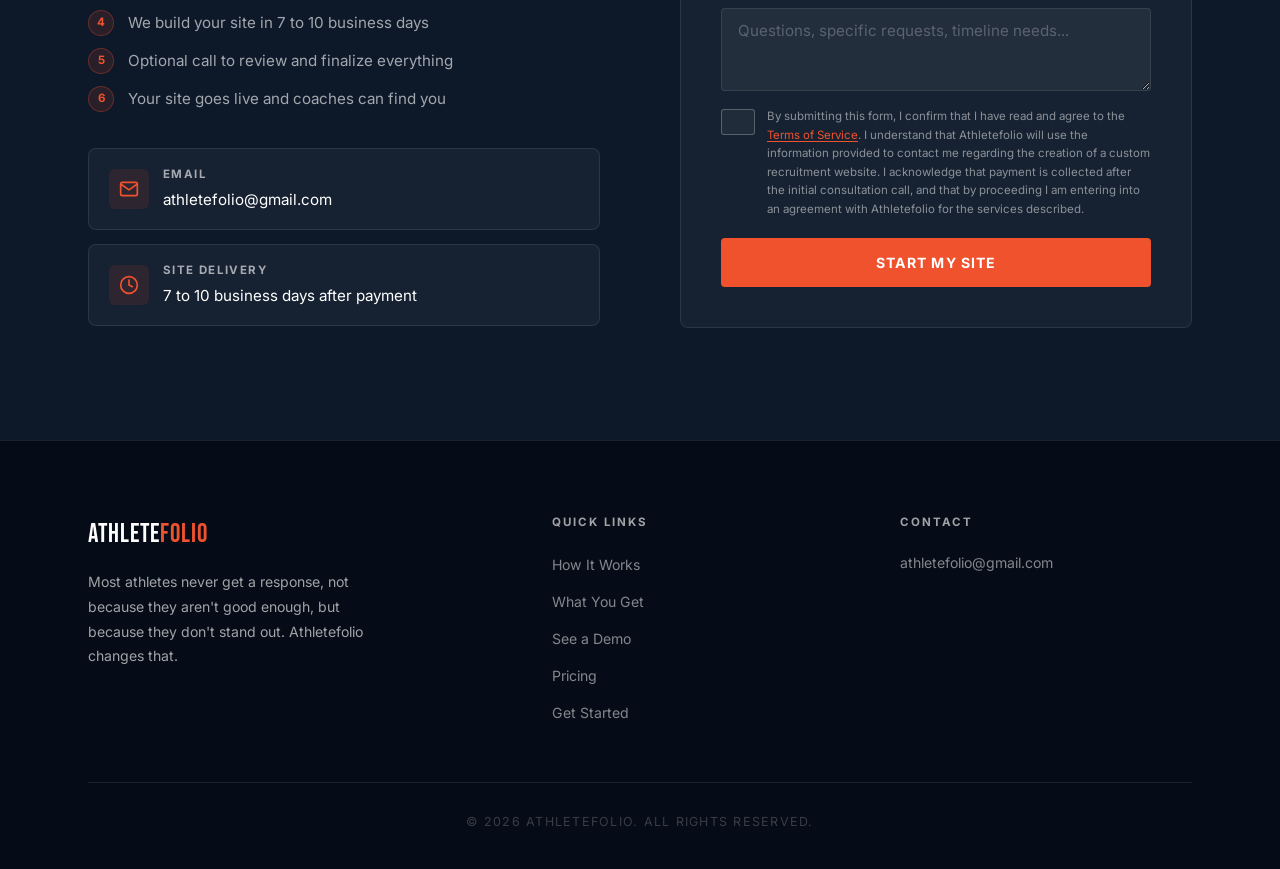
==== commit bdfa9de1: "Remove redundant opening sentence from college stat label Co-Authored-By: Claude Sonnet 4.6 <noreply" ====
--- a/index.html
+++ b/index.html
@@ -85,7 +85,7 @@
                             <div class="stat-gender">Play College</div>
                         </div>
                     </div>
-                    <div class="stat-label">high school soccer players compete nationwide. Fewer than 1 in 17 will ever earn a roster spot at any level of college soccer, including D1, D2, D3, and NAIA.</div>
+                    <div class="stat-label">Fewer than 1 in 17 will ever earn a roster spot at any level of college soccer, including D1, D2, D3, and NAIA.</div>
                 </div>
                 <div class="problem-stat">
                     <div class="stat-big">1st</div>
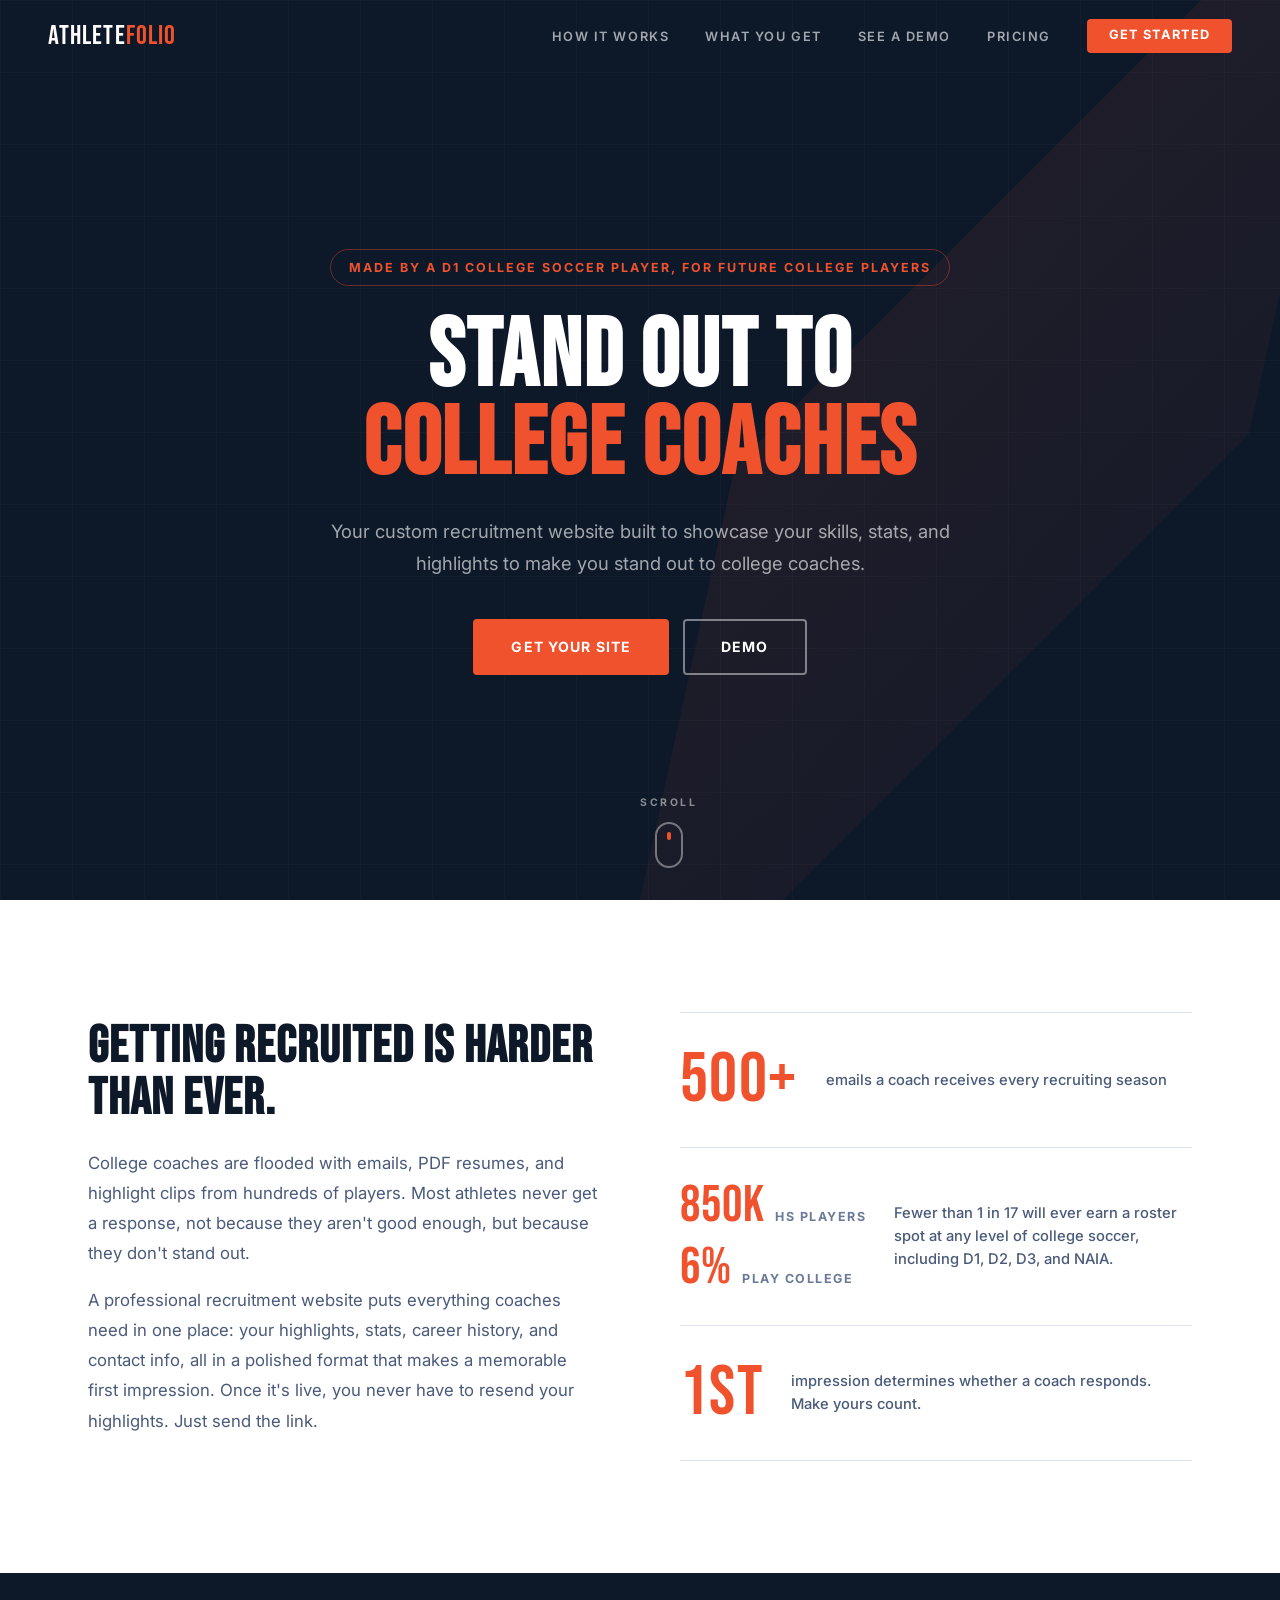
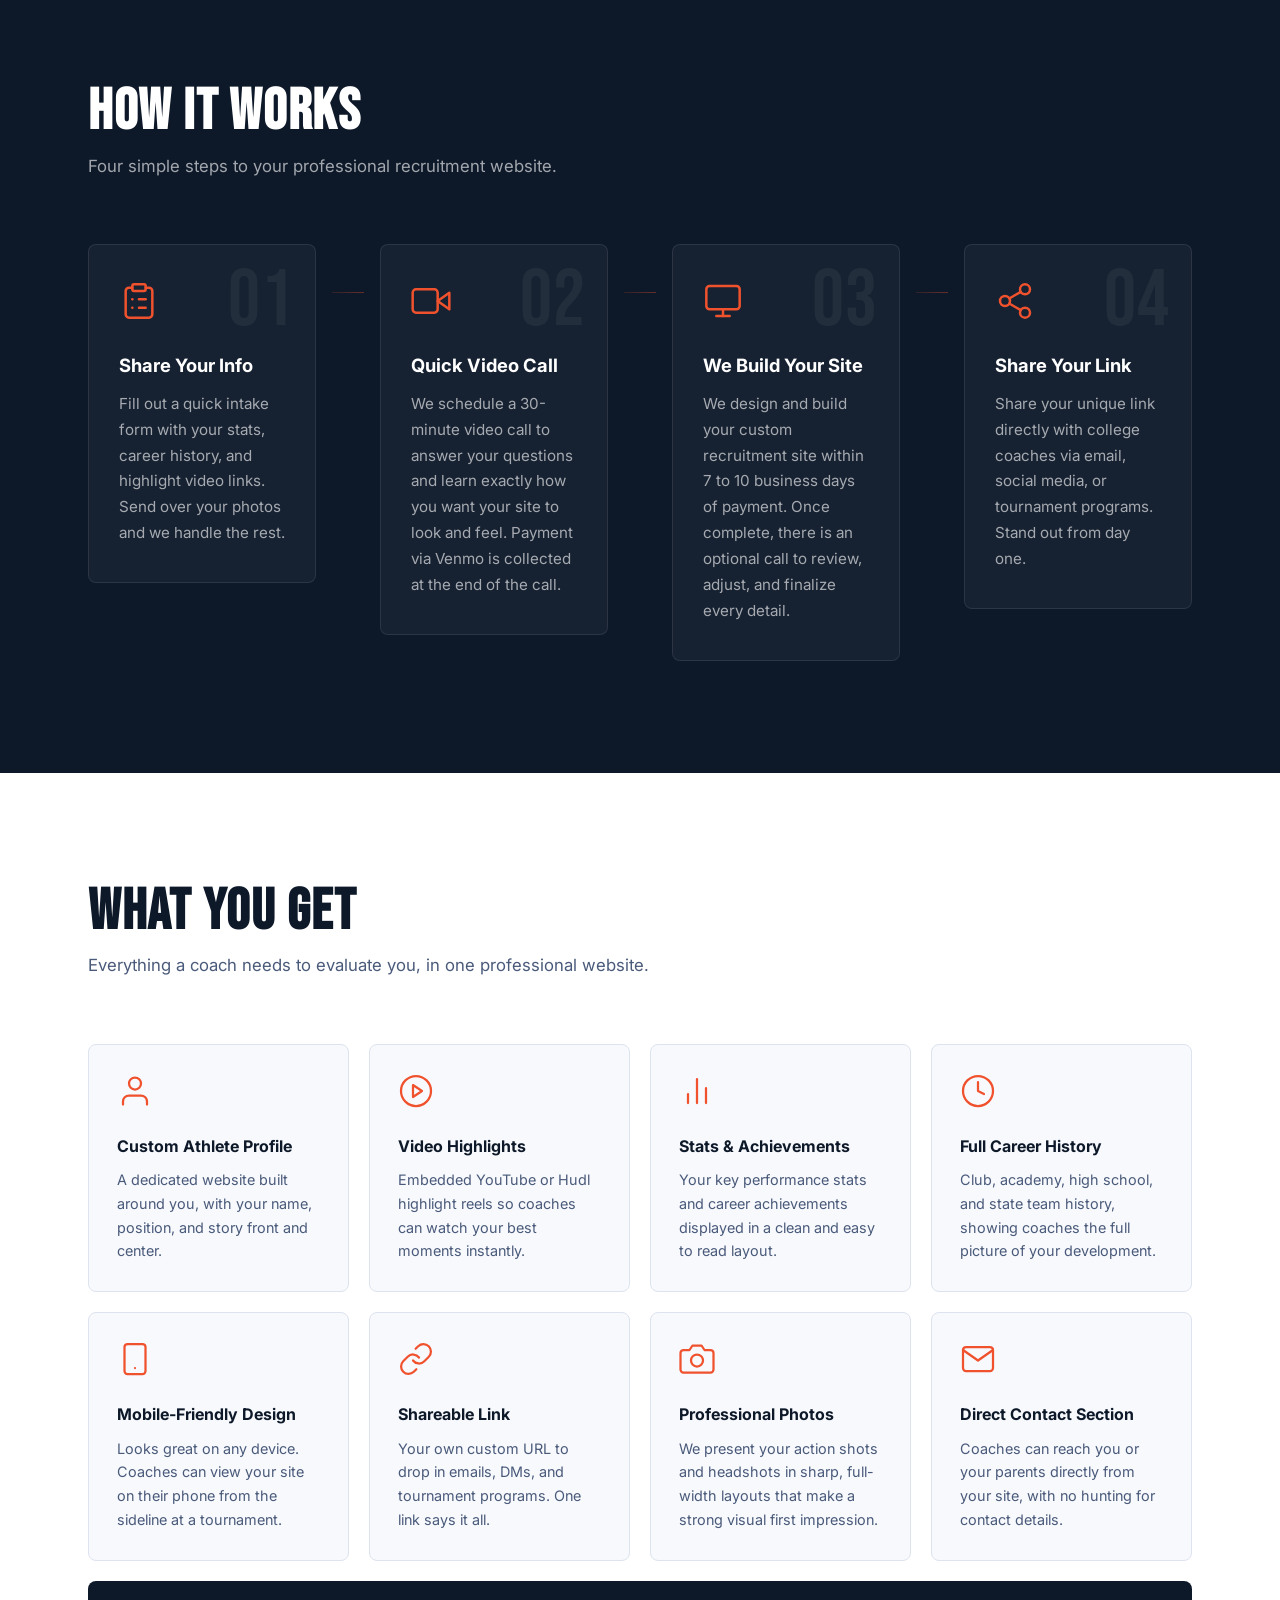
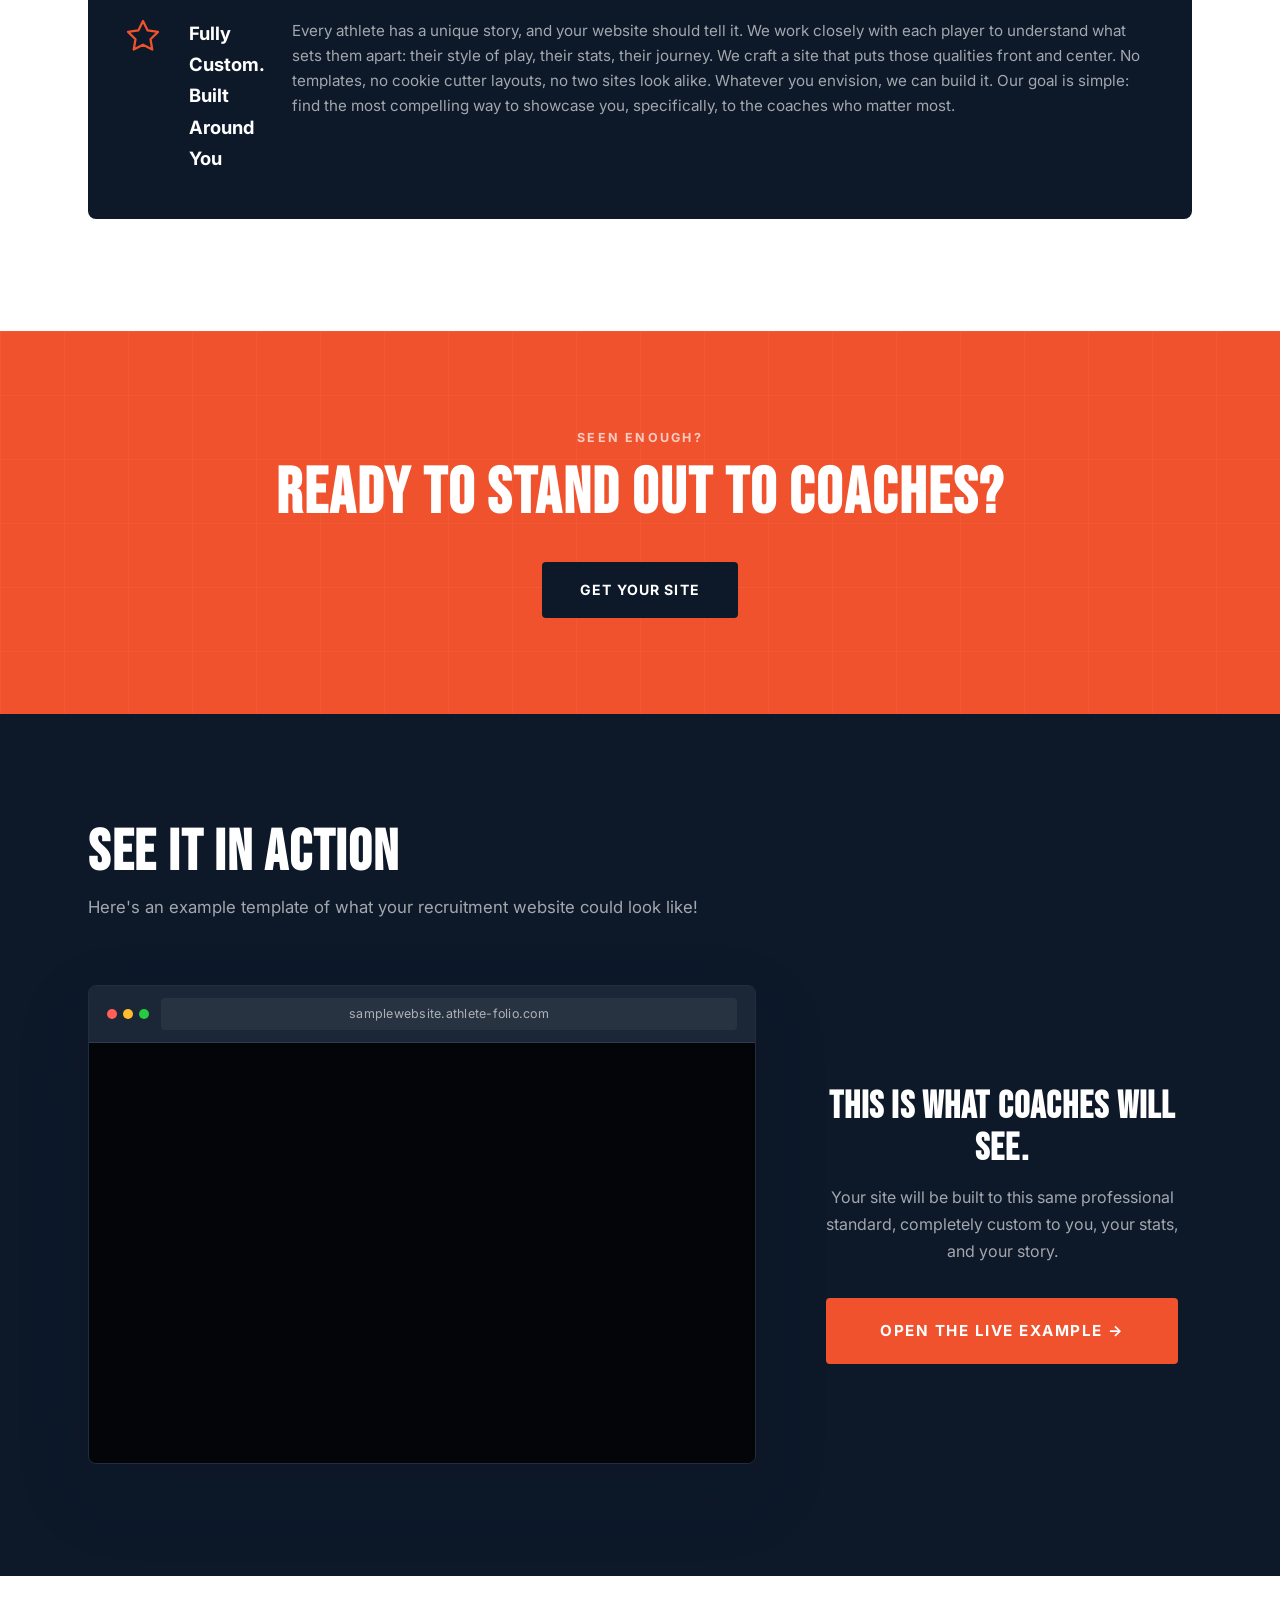
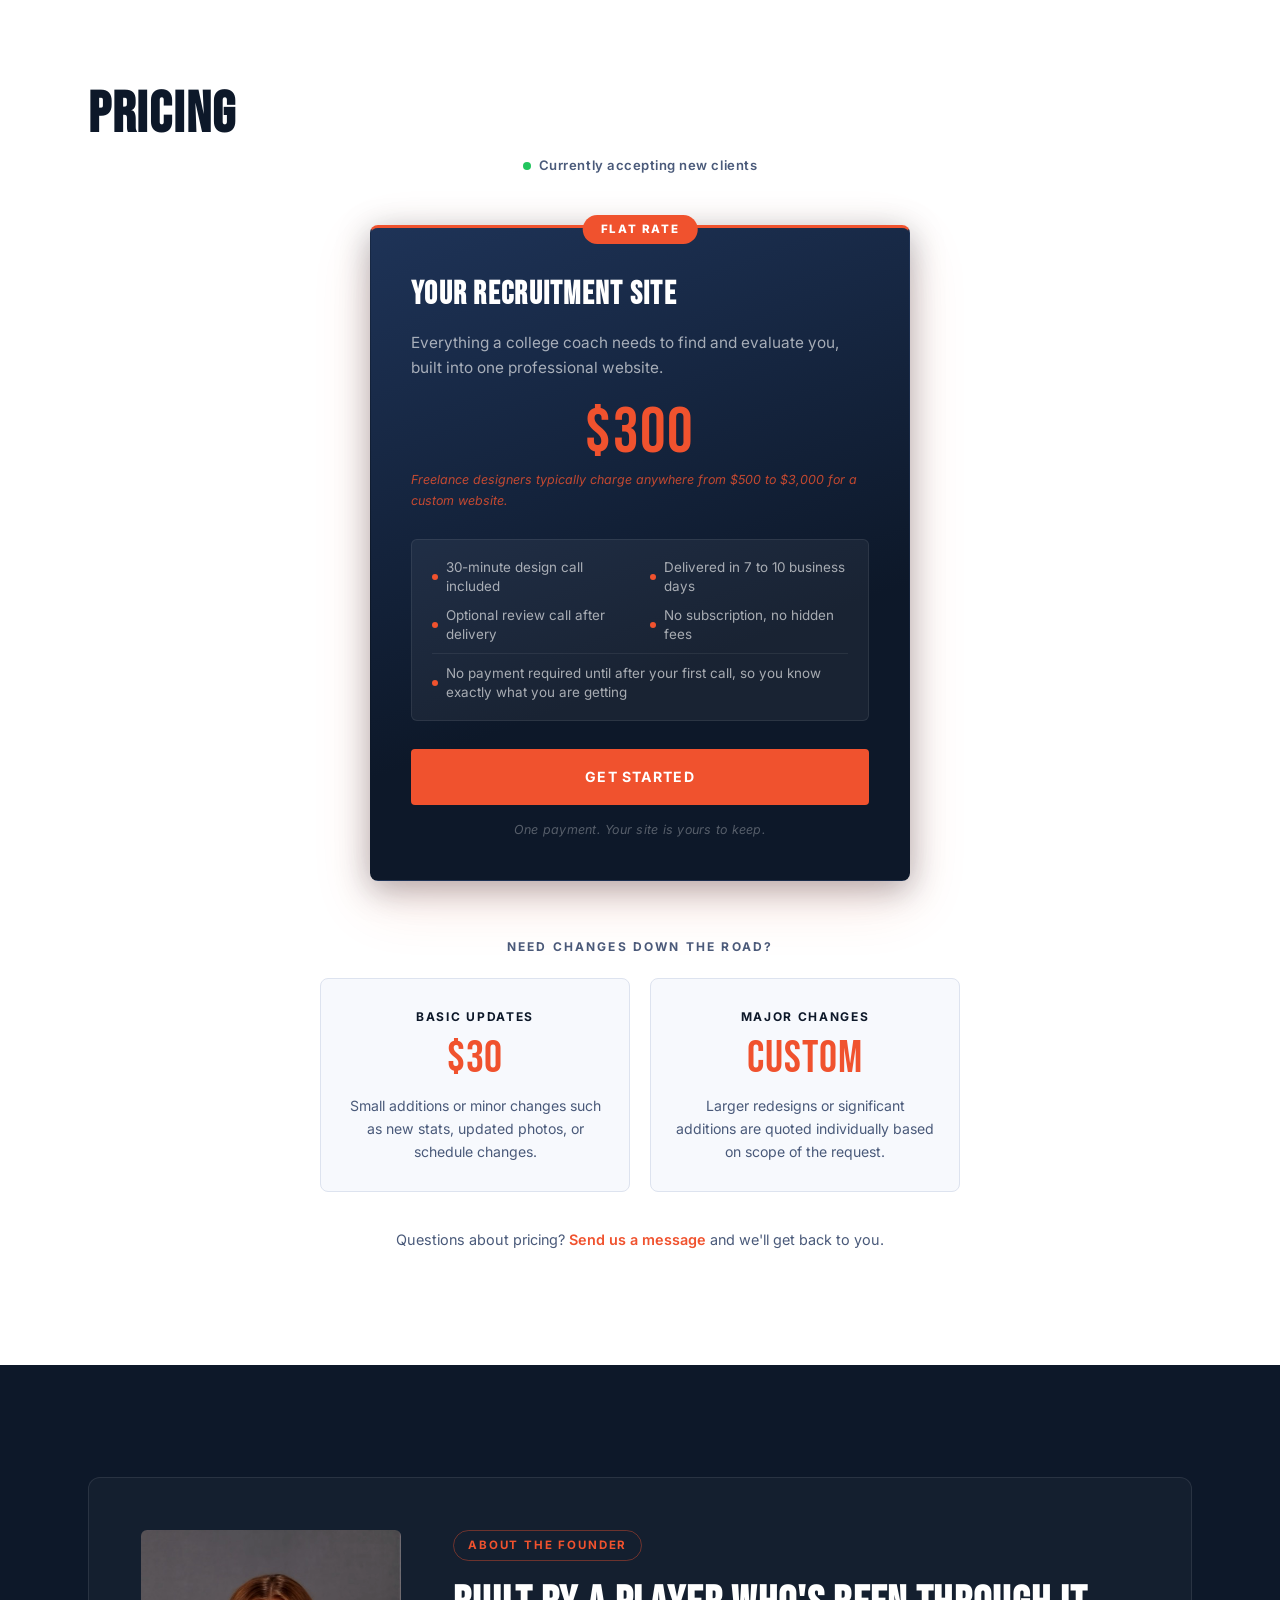
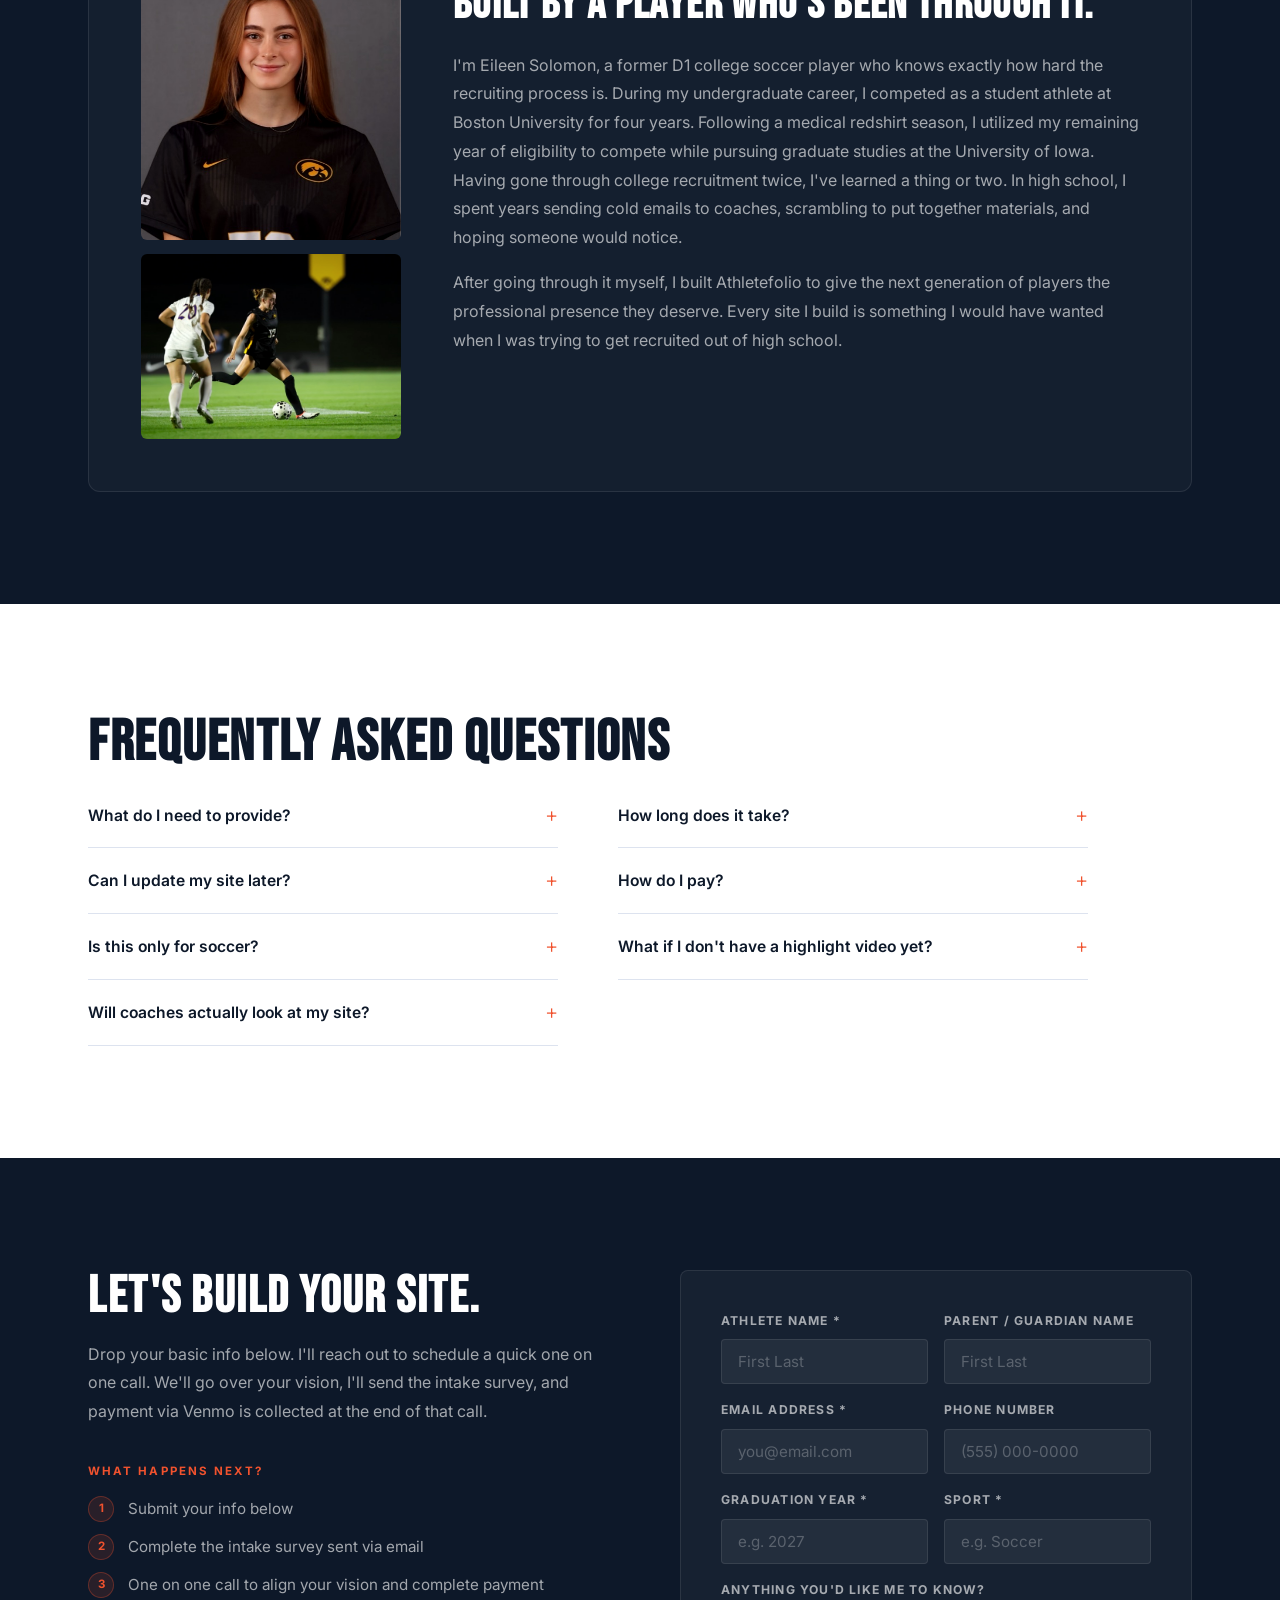
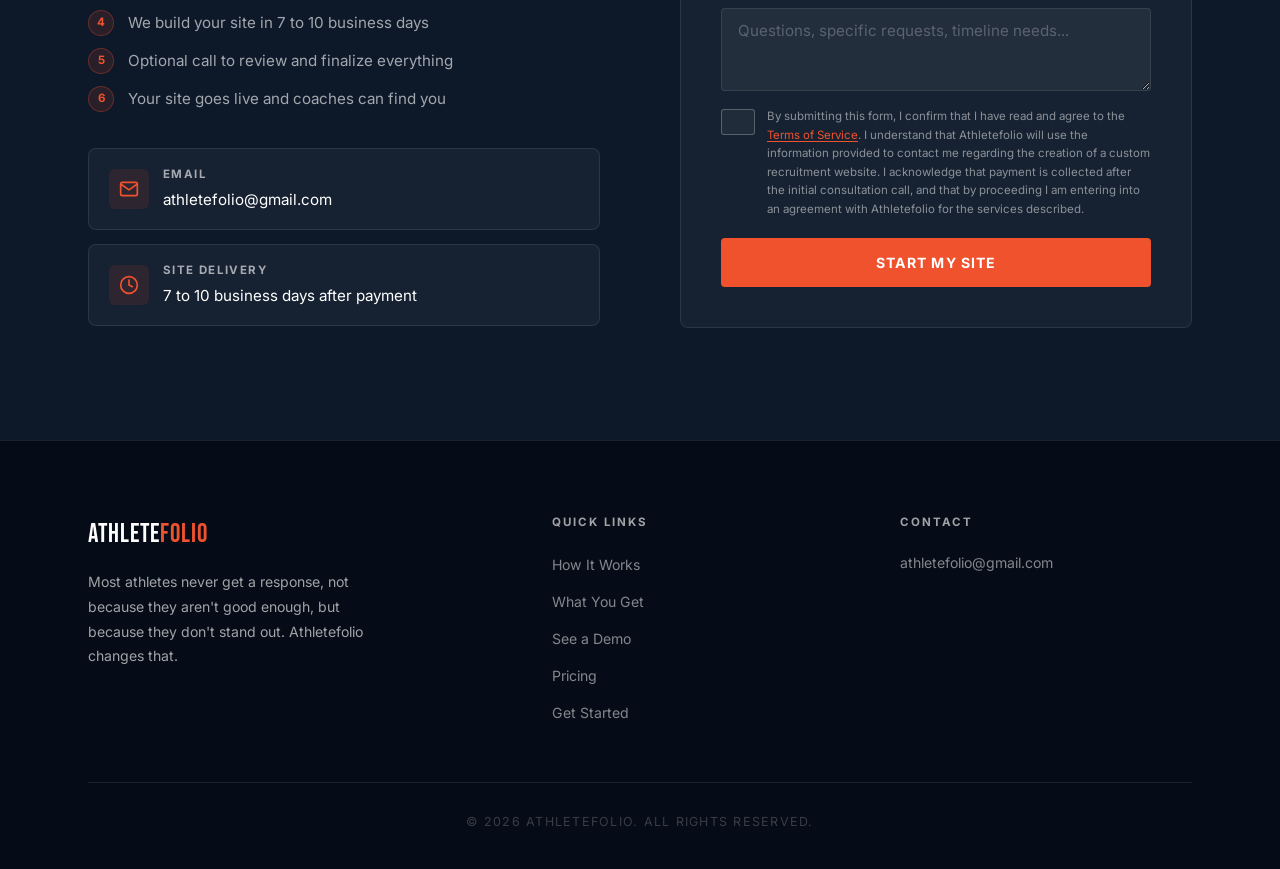
==== commit 9d7b37a2: "Change "real" to "memorable" in problem section Co-Authored-By: Claude Sonnet 4.6 <noreply@anthropic" ====
--- a/index.html
+++ b/index.html
@@ -67,7 +67,7 @@
             <div class="problem-text">
                 <h2>Getting recruited is harder than ever.</h2>
                 <p>College coaches are flooded with emails, PDF resumes, and highlight clips from hundreds of players. Most athletes never get a response, not because they aren't good enough, but because they don't stand out.</p>
-                <p>A professional recruitment website puts everything coaches need in one place: your highlights, stats, career history, and contact info, all in a polished format that makes a real first impression. Once it's live, you never have to resend your highlights. Just send the link.</p>
+                <p>A professional recruitment website puts everything coaches need in one place: your highlights, stats, career history, and contact info, all in a polished format that makes a memorable first impression. Once it's live, you never have to resend your highlights. Just send the link.</p>
             </div>
             <div class="problem-stats">
                 <div class="problem-stat">
